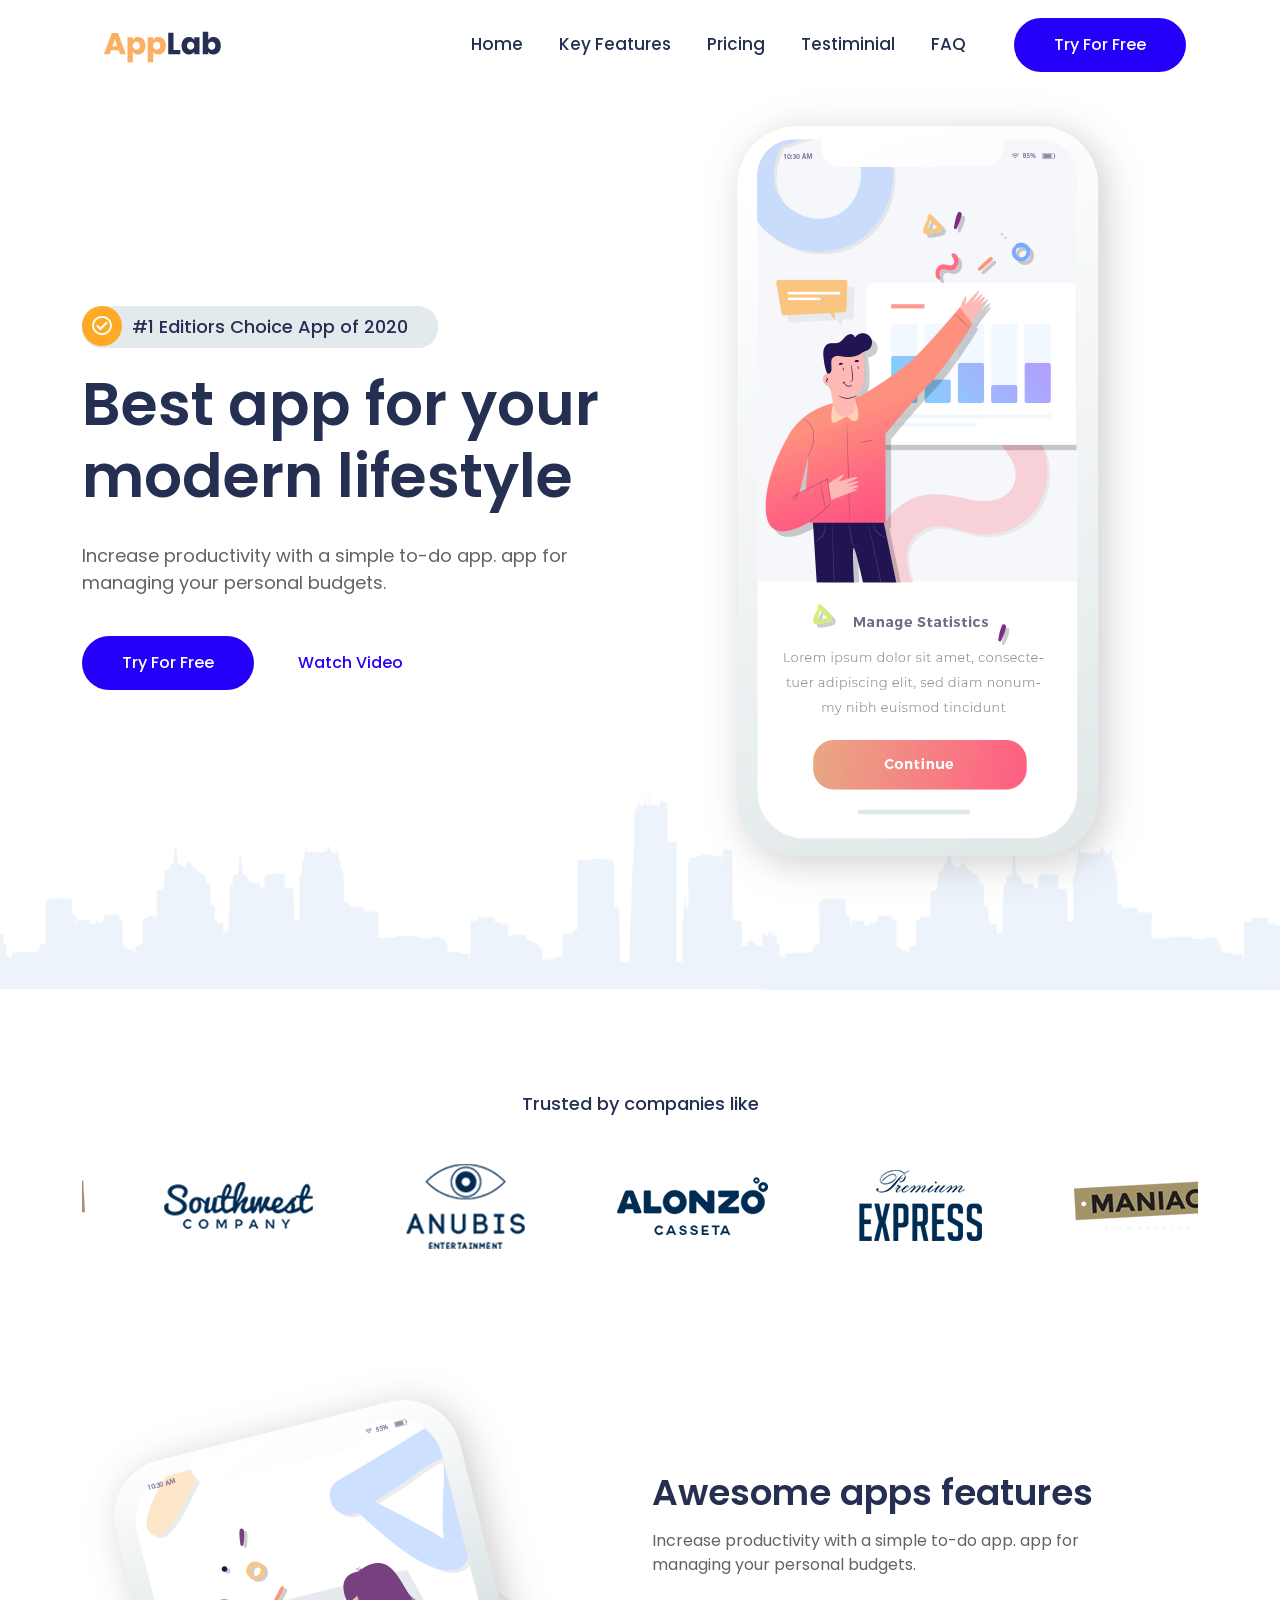
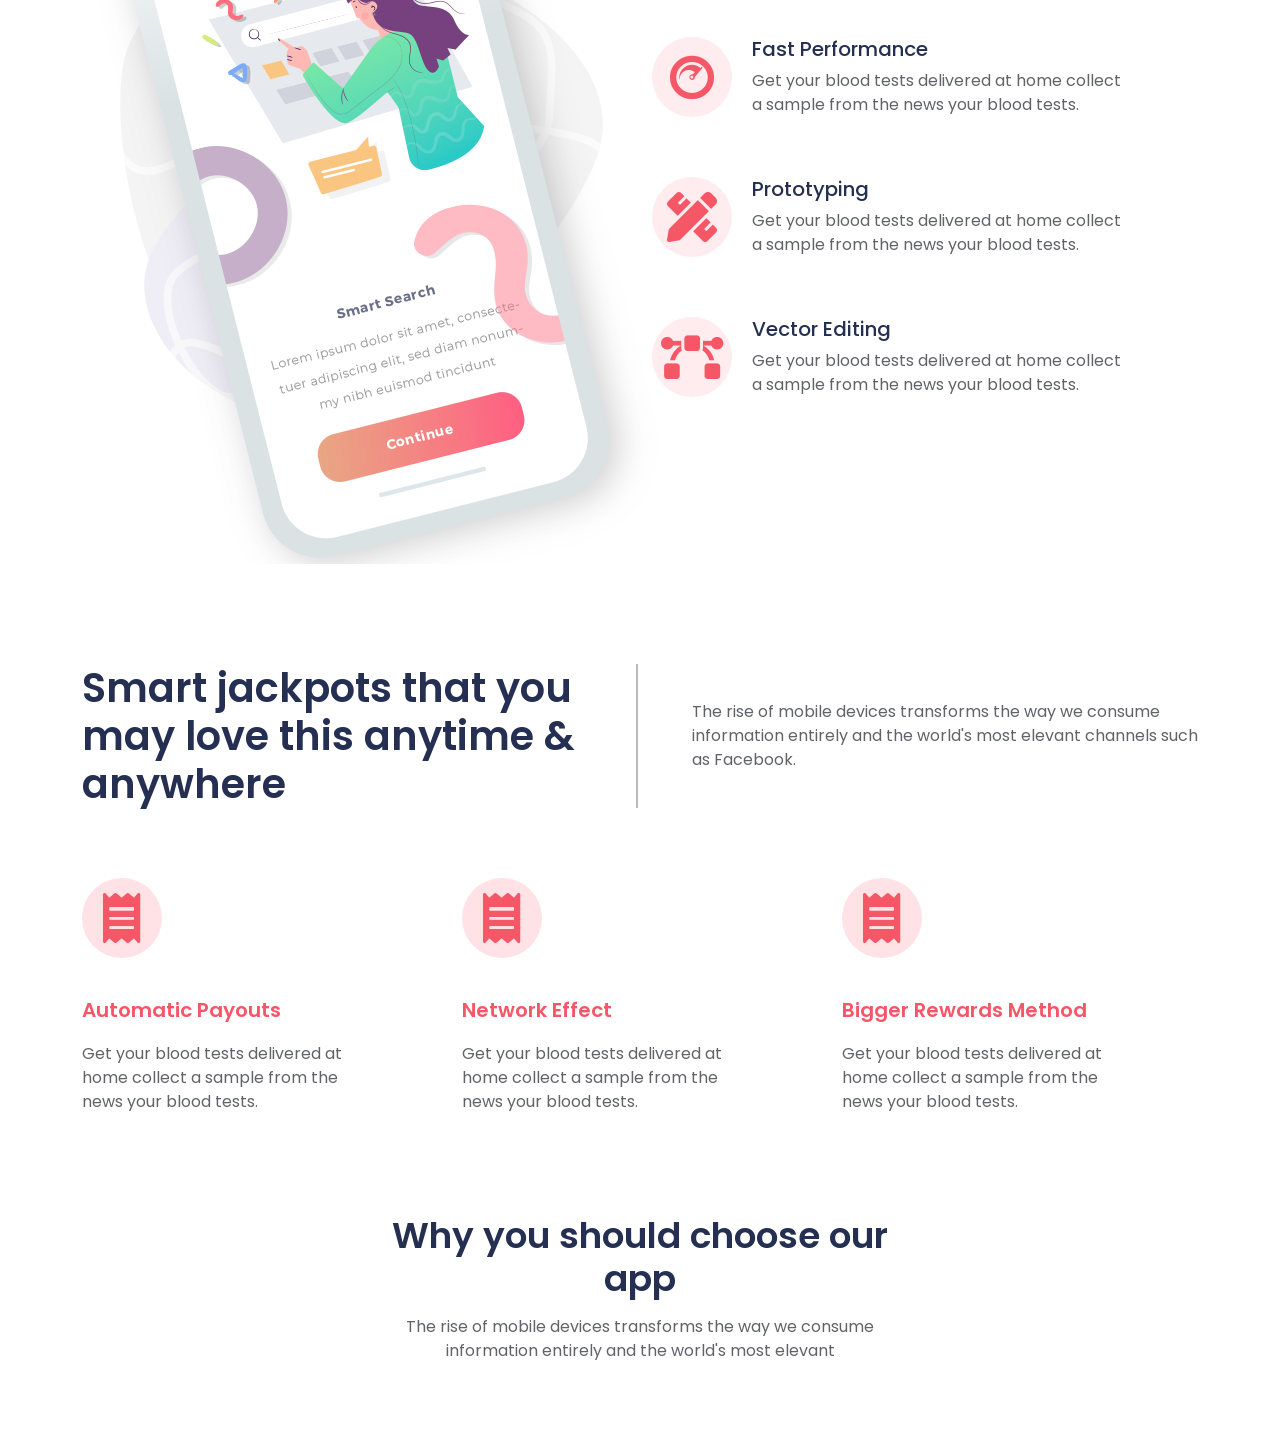
==== index.html @ 8baebdf9 "add" ====
<!DOCTYPE html>
<html lang="zxx">
    <head>
        <meta charset="UTF-8">
        <meta name="viewport" content="width=device-width, initial-scale=1.0">
        <!-- Bootstrap CSS -->
        <link rel="stylesheet" href="assets/css/bootstrap.min.css">
        <!-- Style CSS -->
        <link rel="stylesheet" href="assets/css/style.css">
        <!-- Font-awesome CSS -->
        <link rel="stylesheet" href="assets/css/all.min.css">
        <!-- Owl Carousel CSS -->
        <link rel="stylesheet" href="assets/css/owl.carousel.min.css">
        <link rel="stylesheet" href="assets/css/owl.theme.default.min.css">

        <!-- Title -->
        <title>Applab - App landing html Template</title>
        <link rel="icon" href="assets/img/favicon.png">
    </head>
    <body>
        <!-- Navbar CSS Start -->
        <div class="main-menu">
            <div class="container">
                <nav class="navbar navbar-expand-lg navbar-light">
                    <div class="container-fluid">
                        <a class="navbar-brand" href="#">
                            <img src="assets/img/logo.png" alt="logo">
                        </a>
                        <button class="navbar-toggler" type="button" data-bs-toggle="collapse" data-bs-target="#navbarSupportedContent" aria-controls="navbarSupportedContent" aria-expanded="false" aria-label="Toggle navigation">
                            <span class="navbar-toggler-icon"></span>
                        </button>

                        <div class="collapse navbar-collapse" id="navbarSupportedContent">
                            <ul class="navbar-nav ms-auto mb-2 mb-lg-0">
                                <li class="nav-item">
                                    <a class="nav-link" href="#">Home</a>
                                </li>
                                <li class="nav-item">
                                    <a class="nav-link" href="#">Key Features</a>
                                </li>
                                <li class="nav-item">
                                    <a class="nav-link" href="#">Pricing</a>
                                </li>
                                <li class="nav-item">
                                    <a class="nav-link" href="#">Testiminial</a>
                                </li>
                                <li class="nav-item">
                                    <a class="nav-link" href="#">FAQ</a>
                                </li>                                       
                            </ul>
                            <div class="main-btn">
                                <a href="#">Try For Free</a>
                            </div>
                        </div>
                    </div>
                </nav>
            </div>
        </div>
        <!-- Navbar CSS End -->

        <!-- Banner CSS Start -->
        <section class="banner-section">
            <div class="container">
                <div class="row align-items-center">
                    <div class="col-lg-6">
                        <div class="banner-text">
                            <h6>
                                <i class="far fa-check-circle"></i>
                                #1 Editiors Choice App of 2020
                            </h6>
                            <h1>Best app for your modern lifestyle</h1>
                            <p>Increase productivity with a simple to-do app. app for
                                managing your personal budgets.</p>
                            <div class="main-btn">
                                <a href="#">Try For Free</a>
                                <a href="#">Watch Video</a>
                            </div>
                        </div>
                    </div>
                    <div class="col-lg-6">
                        <div class="banner-img text-center">
                            <img src="assets/img/banner.png" alt="app image">
                        </div>
                    </div>
                </div>
            </div>
            <div class="banner-btm">
                <img src="assets/img/banner-bottom.png" alt="banner bottom">
            </div>
        </section>
        <!-- Banner CSS End -->

        <!-- Company CSS Start -->
        <section class="company-section pt-100 pb-100">
            <div class="container">
                <p>Trusted by companies like</p>
                <div class="company-slider owl-carousel owl-theme">
                    <div class="company-img">
                        <img src="assets/img/company/1.png" alt="company">
                    </div>
                    <div class="company-img">
                        <img src="assets/img/company/2.png" alt="company">
                    </div>
                    <div class="company-img">
                        <img src="assets/img/company/3.png" alt="company">
                    </div>
                    <div class="company-img">
                        <img src="assets/img/company/4.png" alt="company">
                    </div>
                    <div class="company-img">
                        <img src="assets/img/company/5.png" alt="company">
                    </div>
                </div>
            </div>
        </section>
        <!-- Company CSS End -->

        <!-- Feature CSS Start -->
        <section class="feature-section">
            <div class="container">
                <div class="row align-items-center">
                    <div class="col-lg-6">
                        <div class="feature-img">
                            <img src="assets/img/feature.png" alt="feature">
                        </div>
                    </div>

                    <div class="col-lg-6">
                        <div class="section-title">
                            <h2>Awesome apps features</h2>
                            <p>Increase productivity with a simple to-do app. app for managing your personal budgets.</p>
                        </div>

                        <div class="feature-text">
                            
                            <div class="media">
                                <i class="mr-3 fab fa-cloudscale"></i>
                                <div class="media-body">
                                    <h5 class="mt-0">Fast Performance</h5>
                                    Get your blood tests delivered at home collect a sample from the  news your blood tests.
                                </div>
                            </div>

                            <div class="media">
                                <i class="mr-3 fas fa-pencil-ruler"></i>
                                <div class="media-body">
                                    <h5 class="mt-0">Prototyping</h5>
                                    Get your blood tests delivered at home collect a sample from the news your blood tests.
                                </div>
                            </div>

                            <div class="media">
                                <i class="mr-3 fas fa-bezier-curve"></i>
                                <div class="media-body">
                                    <h5 class="mt-0">Vector Editing</h5>
                                    Get your blood tests delivered at home collect a sample from the news your blood tests.
                                </div>
                            </div>
                        </div>
                    </div>
                </div>
            </div>
        </section>
        <!-- Feature CSS End -->

        <!-- Smart Jackpot CSS Start -->
        <section class="smart-section pt-100 pb-70">
            <div class="container">
                <div class="row mb-70 align-items-center">
                    <div class="col-lg-6">
                        <h2>Smart jackpots that you may love this anytime & anywhere</h2>
                    </div>
                    <div class="col-lg-6">
                        <p class="top-text">The rise of mobile devices transforms the way we consume information entirely and the world's most elevant channels such as Facebook.</p>
                    </div>
                </div>

                <div class="row">
                    <div class="col-lg-4">
                        <div class="smart-card">
                            <i class="fas fa-receipt"></i>
                            <h4>Automatic Payouts</h4>
                            <p>Get your blood tests delivered at home collect a sample from the news your blood tests.</p>
                        </div>
                    </div>

                    <div class="col-lg-4">
                        <div class="smart-card">
                            <i class="fas fa-receipt"></i>
                            <h4>Network Effect</h4>
                            <p>Get your blood tests delivered at home collect a sample from the news your blood tests.</p>
                        </div>
                    </div>

                    <div class="col-lg-4">
                        <div class="smart-card">
                            <i class="fas fa-receipt"></i>
                            <h4>Bigger Rewards Method</h4>
                            <p>Get your blood tests delivered at home collect a sample from the news your blood tests.</p>
                        </div>
                    </div>
                </div>
            </div>
        </section>
        <!-- Smart Jackpot CSS End -->

        <!-- Why Choose  CSS Start -->
        <section class="why-choose">
            <div class="container">
                <div class="section-title text-center">
                    <h2>Why you should choose our app</h2>
                    <p>The rise of mobile devices transforms the way we consume information entirely and the world's most elevant<p>
                </div>

                <div class="row">
                    <div class="col-lg-4">
                        <div class="choose-box text-center">
                            <i></i>
                            <h3></h3>
                            <p></p>
                        </div>
                    </div>
                </div>
            </div>
        </section>
        <!-- Why Choose CSS End -->
        
        <!-- JS links -->
        <script src="assets/js/jqery.min.js"></script>
        <script src="assets/js/popper.min.js"></script>
        <script src="assets/js/bootstrap.min.js"></script>
        <script src="assets/js/owl.carousel.min.js"></script>
        <script src="assets/js/main.js"></script>

    </body>
</html>
---- assets/css/style.css ----
/*=========================
- Project: Applab
- Authore: Rafi kadir
- Date: 08/01/2021
- PSD to HTML convertion
==========================*/
@import url("https://fonts.googleapis.com/css2?family=Poppins:wght@400;500;600;700&display=swap");
/* Font CSS */
/* Color CSS */
/* Common CSS */
body {
  padding: 0;
  margin: 0;
  font-family: "Poppins", sans-serif;
  color: #616368;
}

p {
  color: #616368;
  font-size: 16px;
}

.main-btn a {
  background: #2500f9;
  color: #ffffff;
  background: #2500f9;
  color: #ffffff;
  padding: 15px 40px;
  border-radius: 30px;
  text-decoration: none;
  font-weight: 500;
  -webkit-transition: .5s;
  transition: .5s;
  display: inline-block;
}

.main-btn a:hover {
  background: #f55767;
}

h1, h2, h3, h4, h5, h6 {
  color: #242f51;
}

.pt-100 {
  padding-top: 100px;
}

.pb-100 {
  padding-bottom: 100px;
}

.pb-70 {
  padding-bottom: 70px;
}

.section-title {
  margin-bottom: 60px;
  max-width: 500px;
}

.section-title h2 {
  font-size: 36px;
  font-weight: 600;
  margin-bottom: 15px;
}

/* Navbar CSS */
.main-menu {
  padding: 15px 0;
  background: #ffffff;
}

.main-menu .navbar {
  padding: 0;
}

.main-menu .navbar .navbar-nav .nav-item .nav-link {
  color: #242f51;
  font-size: 17px;
  font-weight: 500;
  margin: 0 10px;
}

.main-menu .main-btn a {
  margin-left: 30px;
}

.is-sticky {
  position: fixed !important;
  top: 0;
  left: 0;
  width: 100%;
  padding: 15px 0;
  z-index: 999;
  -webkit-animation: 0.5s ease-in-out fadeInDown;
          animation: 0.5s ease-in-out fadeInDown;
  -webkit-box-shadow: 0 11px 61.1px 3.9px rgba(34, 34, 34, 0.09);
          box-shadow: 0 11px 61.1px 3.9px rgba(34, 34, 34, 0.09);
}

/* Banner CSS */
.banner-section {
  position: relative;
  height: 100vh;
  z-index: 1;
}

.banner-section .banner-text h6 {
  background: #e2eaed;
  color: #242f51;
  font-size: 18px;
  display: inline-block;
  padding: 10px 30px 10px 50px;
  border-radius: 20px;
  position: relative;
  margin-bottom: 20px;
}

.banner-section .banner-text h6 i {
  color: #ffffff;
  font-size: 20px;
  position: absolute;
  left: 0px;
  background: #feaa25;
  border-radius: 30px;
  padding: 10px;
  top: 0;
}

.banner-section .banner-text h1 {
  font-size: 60px;
  font-weight: 600;
  color: #242f51;
  margin-bottom: 30px;
}

.banner-section .banner-text p {
  font-size: 18px;
  margin-bottom: 40px;
  max-width: 500px;
}

.banner-section .banner-text .main-btn :nth-child(2) {
  background: transparent;
  color: #2500f9;
}

.banner-section .banner-btm img {
  width: 100%;
  background-repeat: no-repeat;
  position: absolute;
  bottom: 0;
  z-index: -1;
}

/* Company CSS */
.company-section p {
  text-align: center;
  color: #242f51;
  font-weight: 500;
  margin-bottom: 30px;
  font-size: 18px;
}

.company-section .owl-carousel .owl-item img {
  width: inherit;
}

/* Feature CSS */
.feature-text .media {
  max-width: 480px;
  position: relative;
}

.feature-text .media i {
  background: #ffecef;
  color: #f55767;
  width: 80px;
  height: 80px;
  font-size: 50px;
  border-radius: 50px;
  text-align: center;
  line-height: 80px;
  position: absolute;
}

.feature-text .media .media-body {
  padding-left: 100px;
  margin-bottom: 60px;
}

.feature-img {
  position: relative;
  max-width: 450px;
  text-align: center;
}

.feature-img::before {
  position: absolute;
  content: url(../img/feature-pattern.png);
  width: 525px;
  top: 20%;
  left: 0;
  z-index: -1;
  right: 0;
  margin: auto;
}

/* Smart Jackpot CSS */
.smart-section h2 {
  font-size: 40px;
  font-weight: 600;
  margin-bottom: 0;
  margin-right: 30px;
  position: relative;
}

.smart-section h2::before {
  position: absolute;
  content: '';
  width: 2px;
  height: 100%;
  right: -40px;
  top: 0;
  background: #b9b9b8;
}

.smart-section .top-text {
  margin-bottom: 0;
  margin-left: 40px;
}

.smart-section .mb-70 {
  margin-bottom: 70px;
}

.smart-card {
  margin-bottom: 30px;
}

.smart-card i {
  font-size: 50px;
  color: #f55767;
  background: #f557672b;
  margin-bottom: 40px;
  width: 80px;
  height: 80px;
  line-height: 80px;
  border-radius: 80px;
  text-align: center;
  -webkit-transition: .5s;
  transition: .5s;
}

.smart-card h4 {
  color: #f55767;
  margin-bottom: 20px;
  font-size: 20px;
  font-weight: 600;
  -webkit-transition: .5s;
  transition: .5s;
}

.smart-card p {
  margin-bottom: 0;
  max-width: 300px;
}

.smart-card:hover h4, .smart-card:hover i {
  color: #2563ff;
}

.smart-card:hover i {
  background: #2563ff2b;
}

/* Why Choose CSS */
.why-choose .section-title {
  margin: 0 auto 50px;
}

.why-choose .section-title p {
  margin: auto;
}
/*# sourceMappingURL=style.css.map */
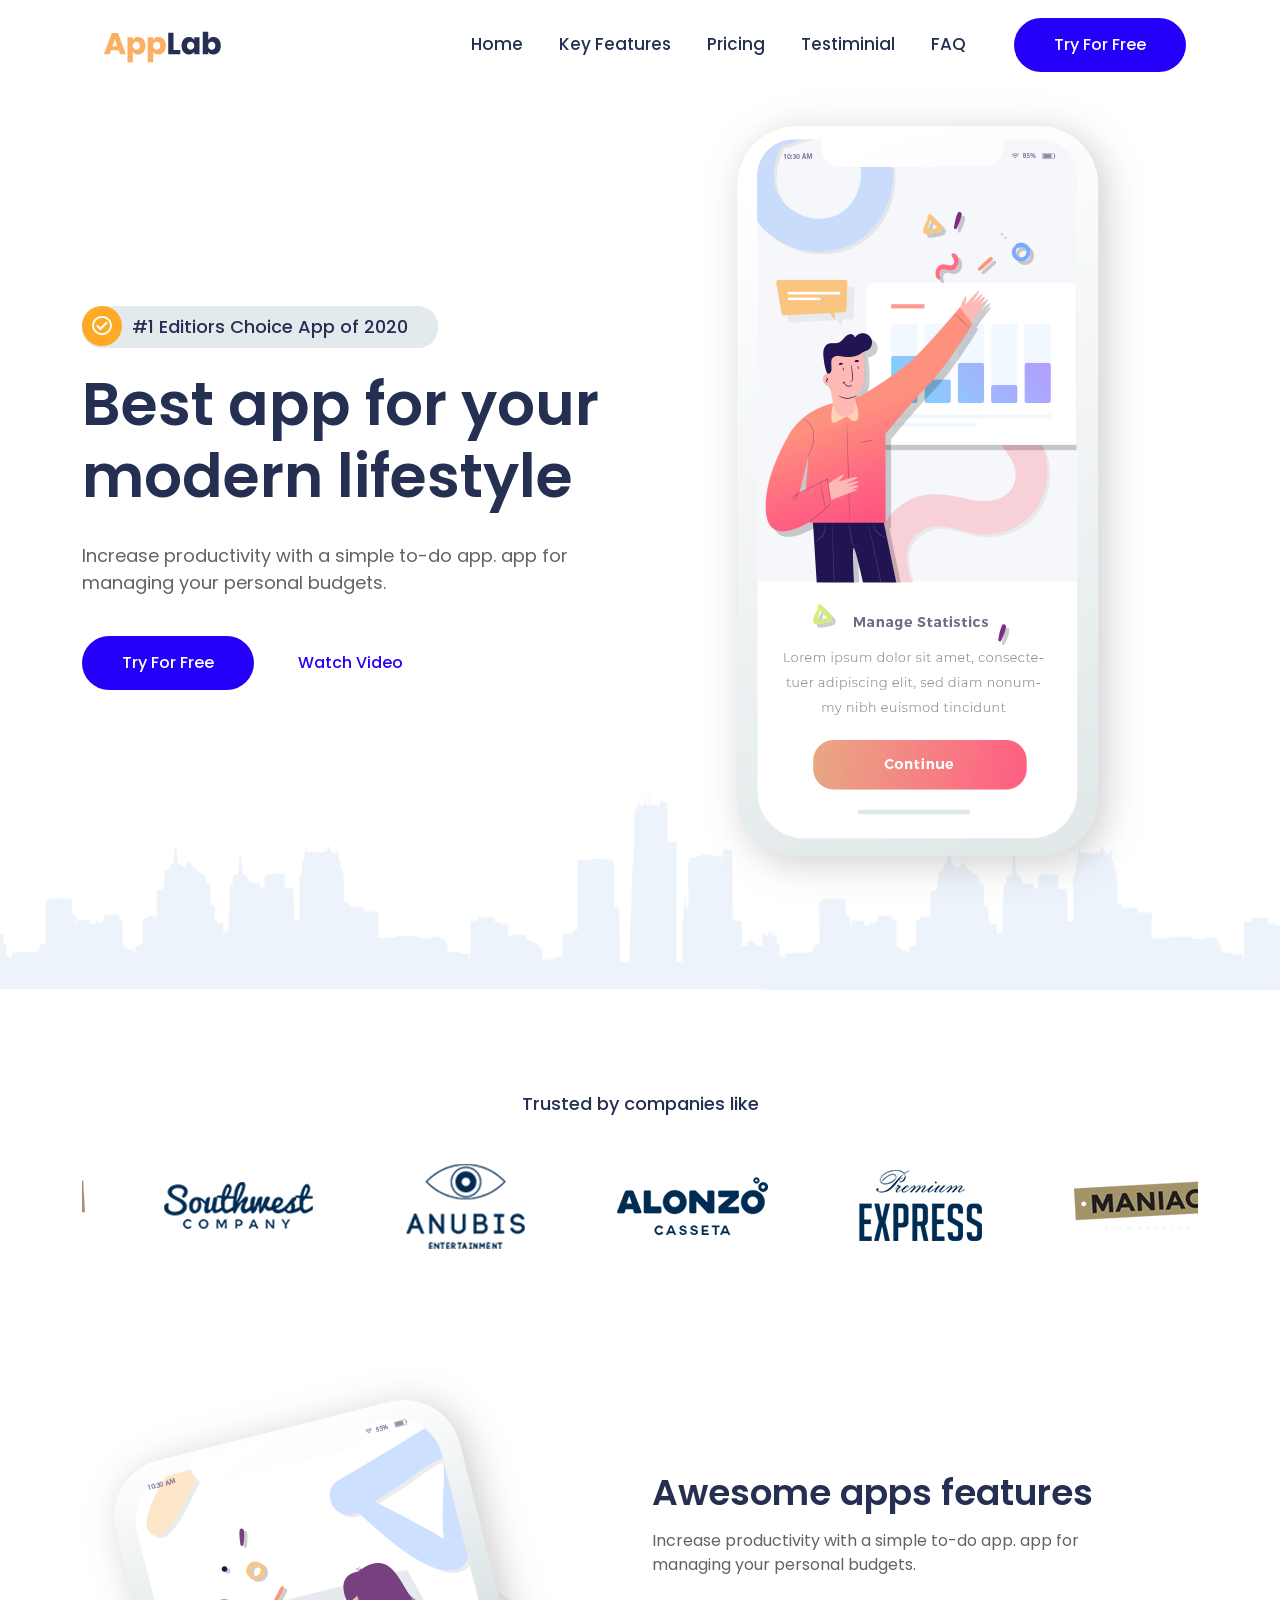
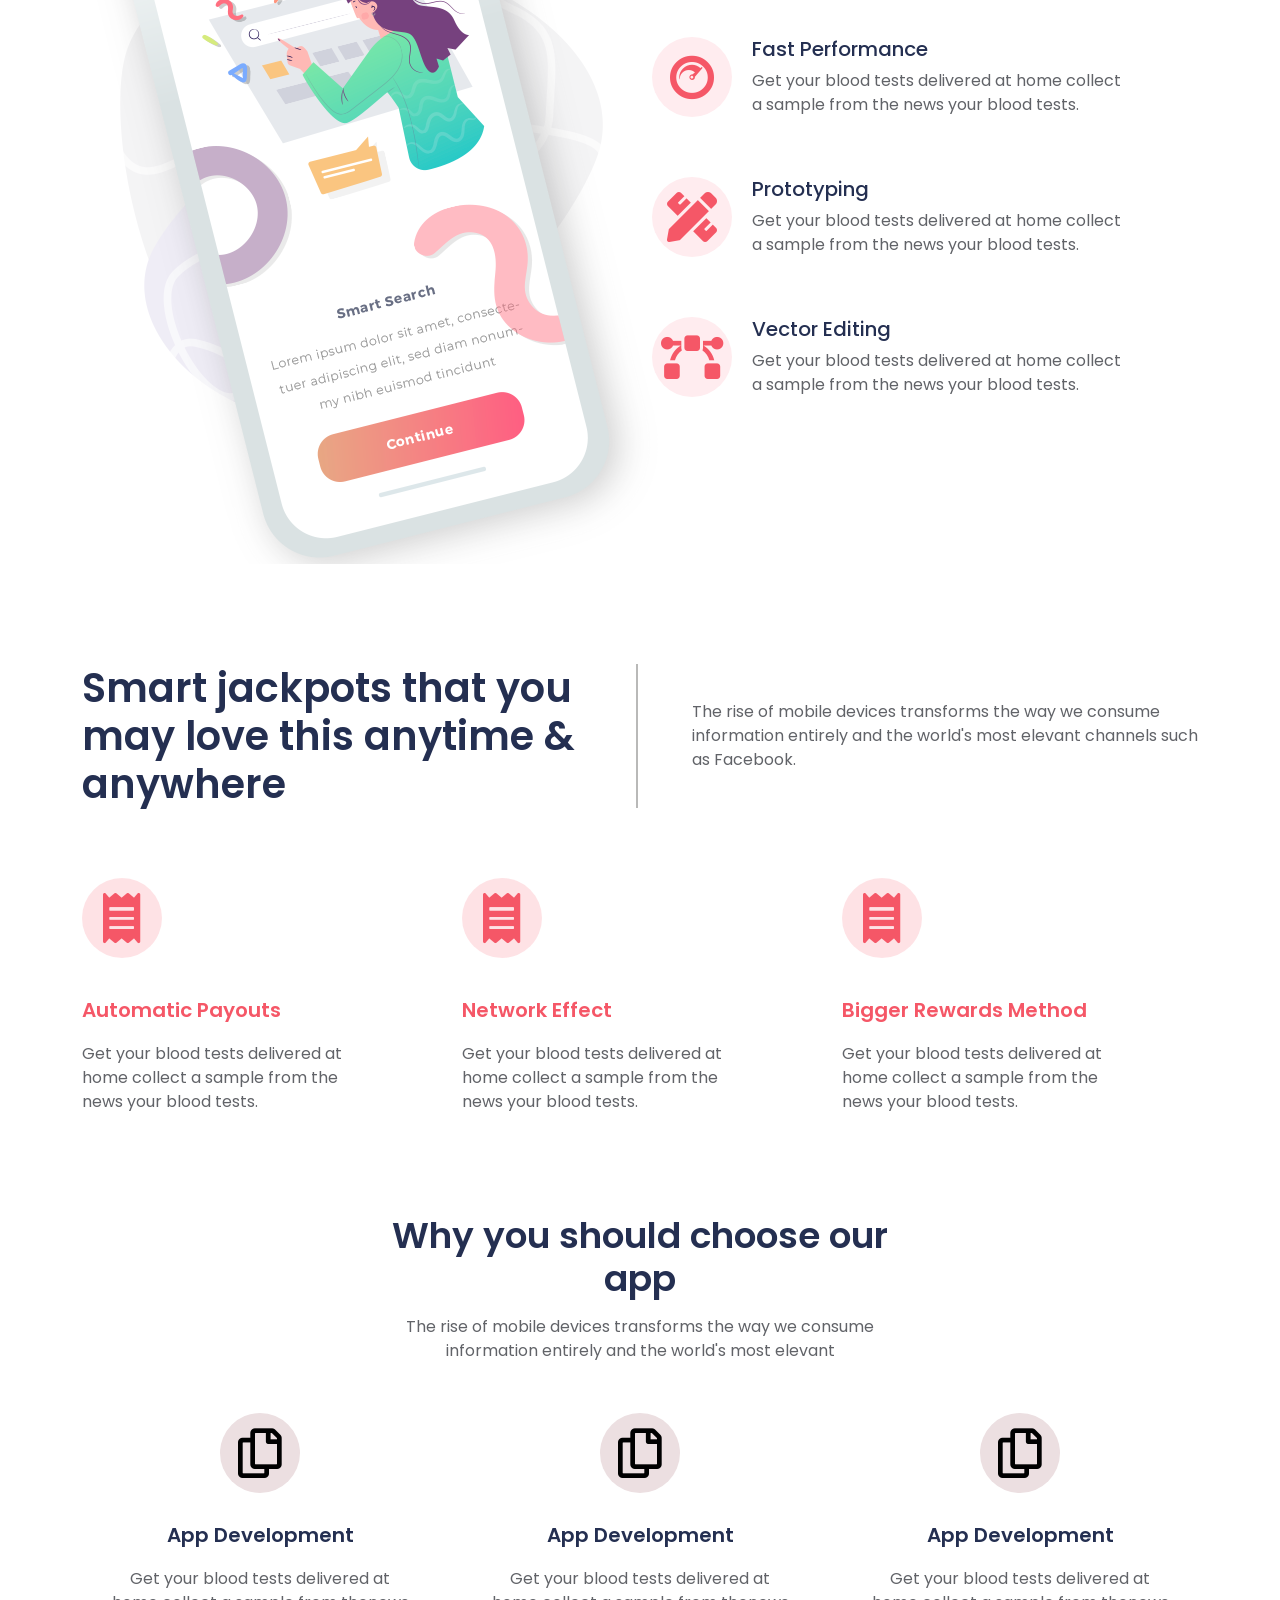
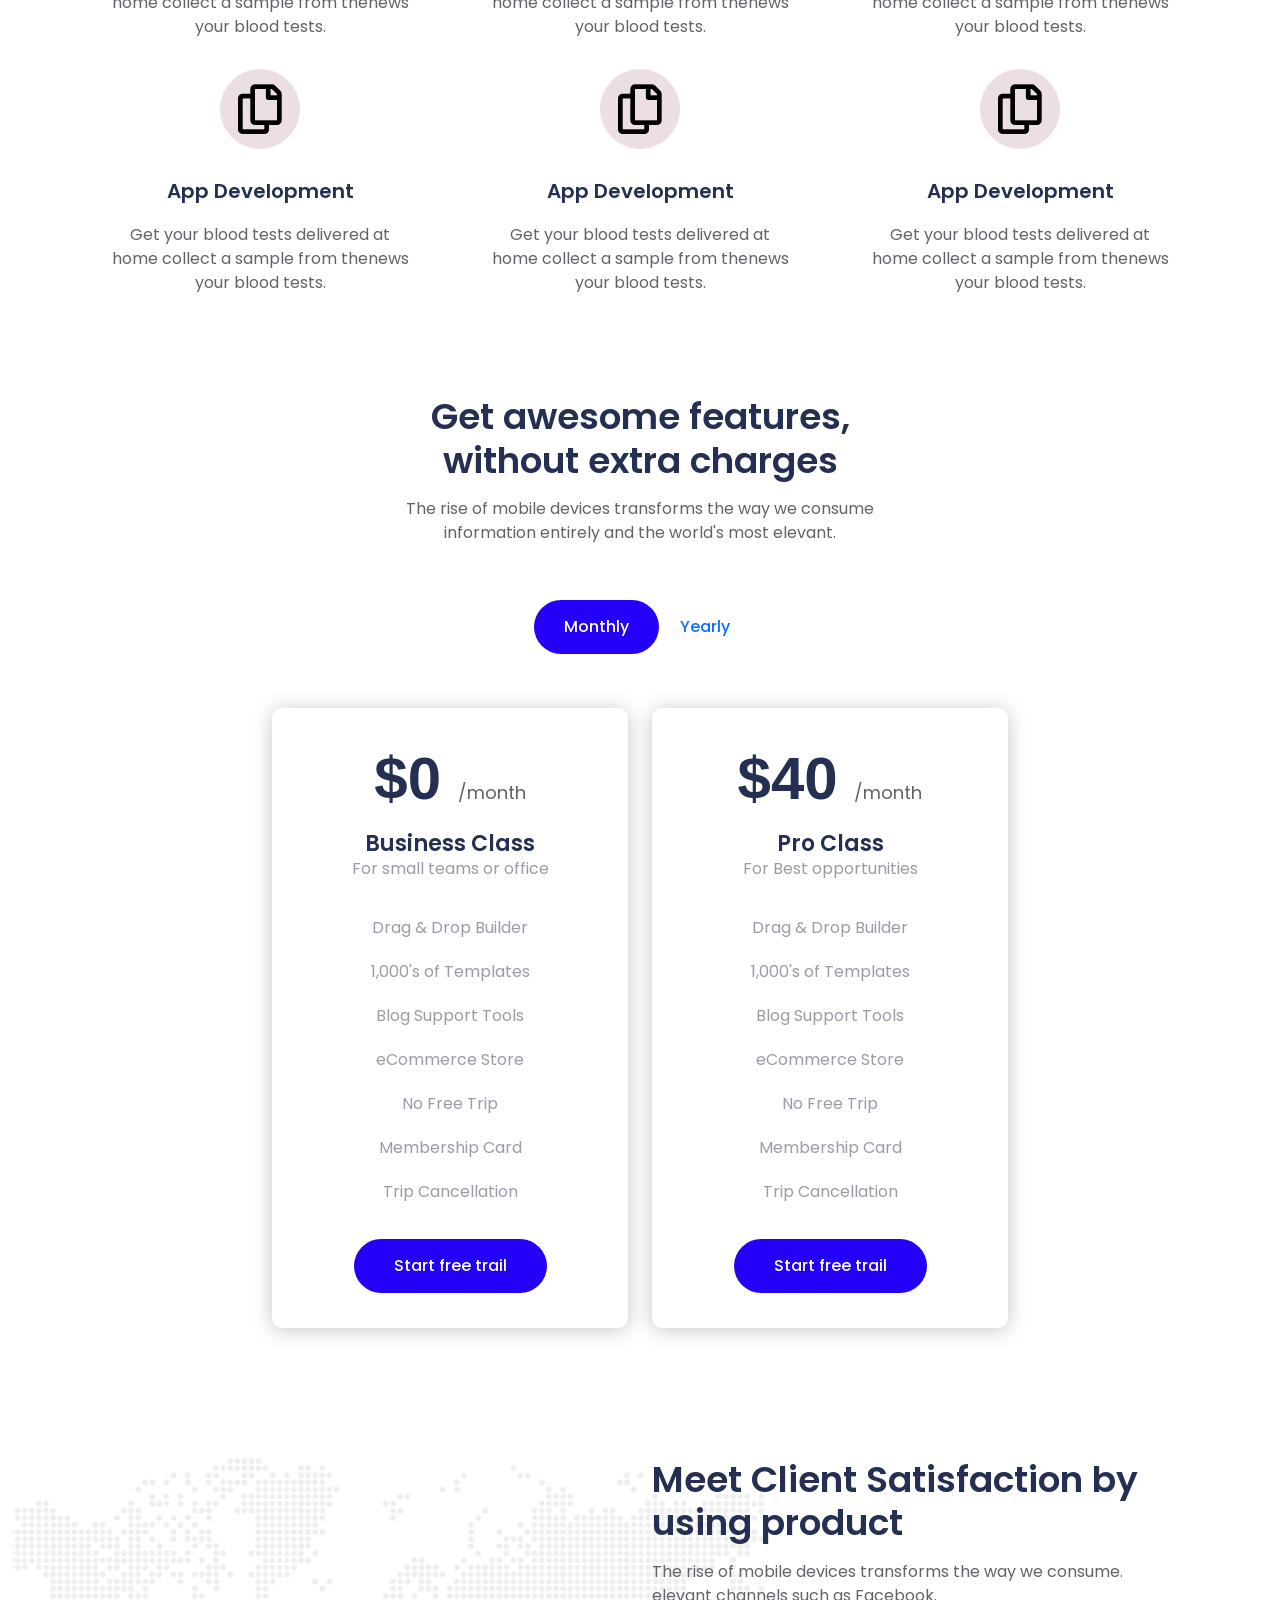
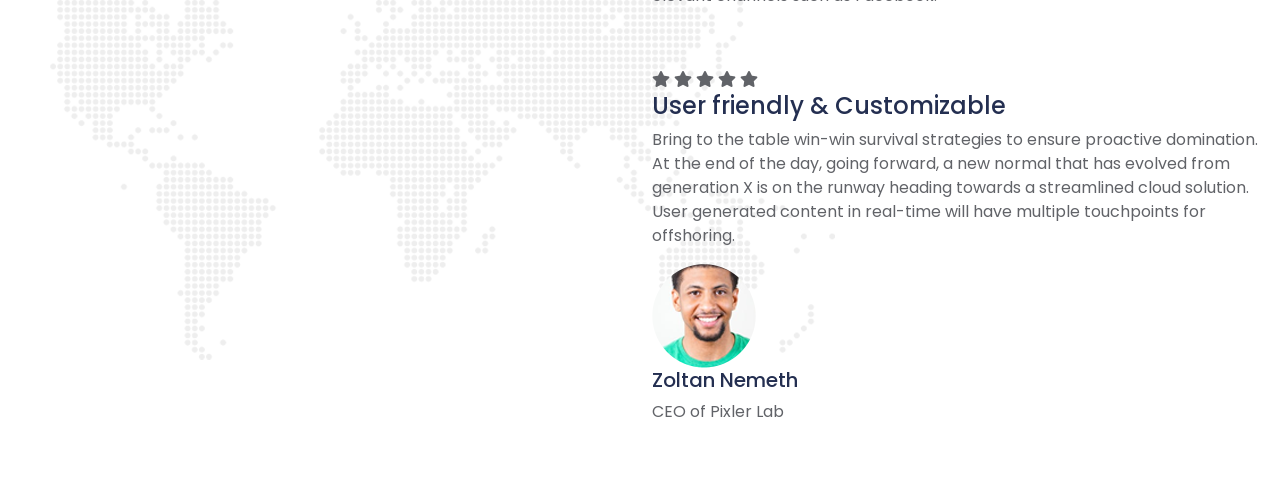
==== commit 51eab0d0: "ad" ====
--- a/index.html
+++ b/index.html
@@ -205,7 +205,7 @@
         <!-- Smart Jackpot CSS End -->
 
         <!-- Why Choose  CSS Start -->
-        <section class="why-choose">
+        <section class="why-choose pb-70">
             <div class="container">
                 <div class="section-title text-center">
                     <h2>Why you should choose our app</h2>
@@ -215,15 +215,224 @@
                 <div class="row">
                     <div class="col-lg-4">
                         <div class="choose-box text-center">
-                            <i></i>
-                            <h3></h3>
-                            <p></p>
+                            <i class="far fa-copy"></i>
+                            <h4>App Development</h4>
+                            <p>Get your blood tests delivered at home collect a sample from thenews your blood tests.</p>
+                        </div>
+                    </div>
+
+                    <div class="col-lg-4">
+                        <div class="choose-box text-center">
+                            <i class="far fa-copy"></i>
+                            <h4>App Development</h4>
+                            <p>Get your blood tests delivered at home collect a sample from thenews your blood tests.</p>
+                        </div>
+                    </div>
+
+                    <div class="col-lg-4">
+                        <div class="choose-box text-center">
+                            <i class="far fa-copy"></i>
+                            <h4>App Development</h4>
+                            <p>Get your blood tests delivered at home collect a sample from thenews your blood tests.</p>
+                        </div>
+                    </div>
+
+                    <div class="col-lg-4">
+                        <div class="choose-box text-center">
+                            <i class="far fa-copy"></i>
+                            <h4>App Development</h4>
+                            <p>Get your blood tests delivered at home collect a sample from thenews your blood tests.</p>
+                        </div>
+                    </div>
+
+                    <div class="col-lg-4">
+                        <div class="choose-box text-center">
+                            <i class="far fa-copy"></i>
+                            <h4>App Development</h4>
+                            <p>Get your blood tests delivered at home collect a sample from thenews your blood tests.</p>
+                        </div>
+                    </div>
+
+                    <div class="col-lg-4">
+                        <div class="choose-box text-center">
+                            <i class="far fa-copy"></i>
+                            <h4>App Development</h4>
+                            <p>Get your blood tests delivered at home collect a sample from thenews your blood tests.</p>
                         </div>
                     </div>
                 </div>
             </div>
         </section>
         <!-- Why Choose CSS End -->
+
+        <!-- Pricing CSS Start -->
+        <section class="pricing-section pb-100">
+            <div class="container">
+                <div class="section-title">
+                    <h2>Get awesome features, without extra charges</h2>
+                    <p>The rise of mobile devices transforms the way we consume information entirely and the world's most elevant.</p>
+                </div>
+
+                <div class="pricing-area">
+                    <ul class="nav nav-tabs" id="myTab" role="tablist">
+                        <li class="nav-item" role="presentation">
+                          <a class="nav-link active" id="home-tab" data-bs-toggle="tab" href="#home" role="tab" aria-controls="home" aria-selected="true">Monthly</a>
+                        </li>
+                        <li class="nav-item" role="presentation">
+                          <a class="nav-link" id="profile-tab" data-bs-toggle="tab" href="#profile" role="tab" aria-controls="profile" aria-selected="false">Yearly</a>
+                        </li>
+                    </ul>
+
+                    <div class="tab-content" id="myTabContent">
+                        <div class="tab-pane fade show active" id="home" role="tabpanel" aria-labelledby="home-tab">
+                            <div class="row">
+                                <div class="col-lg-4 offset-lg-2">
+                                    <div class="price-card">
+                                        <div class="price">
+                                            <h1>$0 <span>/month</span></h1>
+                                            <h4>Business Class</h4>
+                                            <p>For small teams or office</p>
+                                        </div>
+                                        <div class="price-fetaure">
+                                            <ul>
+                                                <li>Drag & Drop Builder</li>
+                                                <li>1,000's of Templates</li>
+                                                <li>Blog Support Tools</li>
+                                                <li>eCommerce Store</li>
+                                                <li>No Free Trip</li>
+                                                <li>Membership Card</li>  
+                                                <li>Trip Cancellation</li> 
+                                            </ul>
+                                            <div class="main-btn">
+                                                <a href="#">Start free trail</a>
+                                            </div>
+                                        </div>
+                                    </div>
+                                </div>
+
+                                <div class="col-lg-4">
+                                    <div class="price-card">
+                                        <div class="price">
+                                            <h1>$40 <span>/month</span></h1>
+                                            <h4>Pro Class</h4>
+                                            <p>For Best opportunities</p>
+                                        </div>
+                                        <div class="price-fetaure">
+                                            <ul>
+                                                <li>Drag & Drop Builder</li>
+                                                <li>1,000's of Templates</li>
+                                                <li>Blog Support Tools</li>
+                                                <li>eCommerce Store </li>
+                                                <li>No Free Trip</li>
+                                                <li>Membership Card</li>  
+                                                <li>Trip Cancellation</li> 
+                                            </ul>
+                                            <div class="main-btn">
+                                                <a href="#">Start free trail</a>
+                                            </div>
+                                        </div>
+                                    </div>
+                                </div>
+                            </div>
+                        </div>
+                      
+                        <div class="tab-pane fade" id="profile" role="tabpanel" aria-labelledby="profile-tab">
+                            <div class="row">
+                                <div class="col-lg-4 offset-lg-2">
+                                    <div class="price-card">
+                                        <div class="price">
+                                            <h1>$50 <span>/month</span></h1>
+                                            <h4>Business Class</h4>
+                                            <p>For small teams or office</p>
+                                        </div>
+                                        <div class="price-fetaure">
+                                            <ul>
+                                                <li>Drag & Drop Builder</li>
+                                                <li>1,000's of Templates</li>
+                                                <li>Blog Support Tools</li>
+                                                <li>eCommerce Store</li>
+                                                <li>No Free Trip</li>
+                                                <li>Membership Card</li>  
+                                                <li>Trip Cancellation</li> 
+                                            </ul>
+                                            <div class="main-btn">
+                                                <a href="#">Start free trail</a>
+                                            </div>
+                                        </div>
+                                    </div>
+                                </div>
+
+                                <div class="col-lg-4">
+                                    <div class="price-card">
+                                        <div class="price">
+                                            <h1>$60 <span>/month</span></h1>
+                                            <h4>Pro Class</h4>
+                                            <p>For Best opportunities</p>
+                                        </div>
+                                        <div class="price-fetaure">
+                                            <ul>
+                                                <li>Drag & Drop Builder</li>
+                                                <li>1,000's of Templates</li>
+                                                <li>Blog Support Tools</li>
+                                                <li>eCommerce Store </li>
+                                                <li>No Free Trip</li>
+                                                <li>Membership Card</li>  
+                                                <li>Trip Cancellation</li> 
+                                            </ul>
+                                            <div class="main-btn">
+                                                <a href="#">Start free trail</a>
+                                            </div>
+                                        </div>
+                                    </div>
+                                </div>
+                            </div>
+                        </div>
+                    </div>
+                </div>
+            </div>
+        </section>
+        <!-- Pricing CSS End -->
+
+        <!-- Feedback CSS Start -->
+        <section class="feedback-section pb-70">
+            <div class="container-fluid">
+                <div class="row">
+                    <div class="col-lg-6">
+                        <div class="feedback-img">
+                            <img src="assets/img/map.png" alt="map">
+                        </div>
+                    </div>
+
+                    <div class="col-lg-6">
+                        <div class="section-title">
+                            <h2>Meet Client Satisfaction by using product</h2>
+                            <p>The rise of mobile devices transforms the way we consume. elevant channels such as Facebook.</p>
+                        </div>
+
+                        <div class="feedback-text">
+                            <div class="rating">
+                                <i class="fas fa-star"></i>
+                                <i class="fas fa-star"></i>
+                                <i class="fas fa-star"></i>
+                                <i class="fas fa-star"></i>
+                                <i class="fas fa-star"></i>
+                            </div>
+                            <h4>User friendly & Customizable</h4>
+                            <p>Bring to the table win-win survival strategies to ensure proactive domination. At the end of the day, going forward, a new normal that has evolved from generation X is on the runway heading towards a streamlined cloud solution. User generated content in real-time will have multiple touchpoints for offshoring.</p>
+
+                            <div class="media">
+                                <img class="mr-3" src="assets/img/feedback/1.png" alt="Generic placeholder image">
+                                <div class="media-body">
+                                  <h5 class="mt-0">Zoltan Nemeth</h5>
+                                  CEO of Pixler Lab
+                                </div>
+                              </div>
+                        </div>
+                    </div>
+                </div>
+            </div>
+        </section>
+        <!-- Feedback CSS End -->
         
         <!-- JS links -->
         <script src="assets/js/jqery.min.js"></script>
--- a/assets/css/style.css
+++ b/assets/css/style.css
@@ -283,4 +283,112 @@
 .why-choose .section-title p {
   margin: auto;
 }
+
+.choose-box {
+  margin-bottom: 30px;
+}
+
+.choose-box i {
+  color: #000000;
+  background: #ecdfe1;
+  width: 80px;
+  height: 80px;
+  line-height: 80px;
+  border-radius: 50px;
+  font-size: 50px;
+  margin-bottom: 30px;
+}
+
+.choose-box h4 {
+  font-size: 20px;
+  font-weight: 600;
+  margin-bottom: 20px;
+}
+
+.choose-box p {
+  margin-bottom: 0;
+  max-width: 300px;
+  margin: 0 auto;
+}
+
+/* Pricing CSS */
+.pricing-section .section-title {
+  margin: 0 auto 50px;
+  text-align: center;
+}
+
+.pricing-area {
+  text-align: center;
+}
+
+.pricing-area .nav-tabs {
+  border: 0px solid #bec0c5;
+  padding: 5px;
+  border-radius: 30px;
+  display: inline-block;
+  text-align: center;
+  margin-bottom: 50px;
+  display: inherit;
+}
+
+.pricing-area .nav-tabs .nav-item {
+  display: inline-block;
+}
+
+.pricing-area .nav-tabs .nav-item .nav-link {
+  font-weight: 500;
+}
+
+.pricing-area .nav-tabs .nav-item .nav-link.active {
+  border-radius: 30px;
+  padding: 15px 30px;
+  background: #2500f9;
+  color: #ffffff;
+  border: 0;
+}
+
+.pricing-area .nav-tabs .nav-item .nav-link:hover {
+  border: 0;
+}
+
+.pricing-area .price-card {
+  -webkit-box-shadow: 0 2px 20px #0000003b;
+          box-shadow: 0 2px 20px #0000003b;
+  margin-bottom: 30px;
+  padding: 35px;
+  border-radius: 10px;
+}
+
+.pricing-area .price-card .price h1 {
+  font-size: 60px;
+  font-weight: 700;
+  margin-bottom: 16px;
+}
+
+.pricing-area .price-card .price h1 span {
+  font-size: 18px;
+  color: #616368;
+  font-weight: 400;
+}
+
+.pricing-area .price-card .price h4 {
+  font-size: 22px;
+  font-weight: 600;
+  margin-bottom: 0;
+}
+
+.pricing-area .price-card .price p {
+  color: #999ca5;
+}
+
+.pricing-area .price-card .price-fetaure ul {
+  padding: 0;
+  margin: 35px 0;
+}
+
+.pricing-area .price-card .price-fetaure ul li {
+  list-style: none;
+  color: #999ca5;
+  margin-bottom: 20px;
+}
 /*# sourceMappingURL=style.css.map */
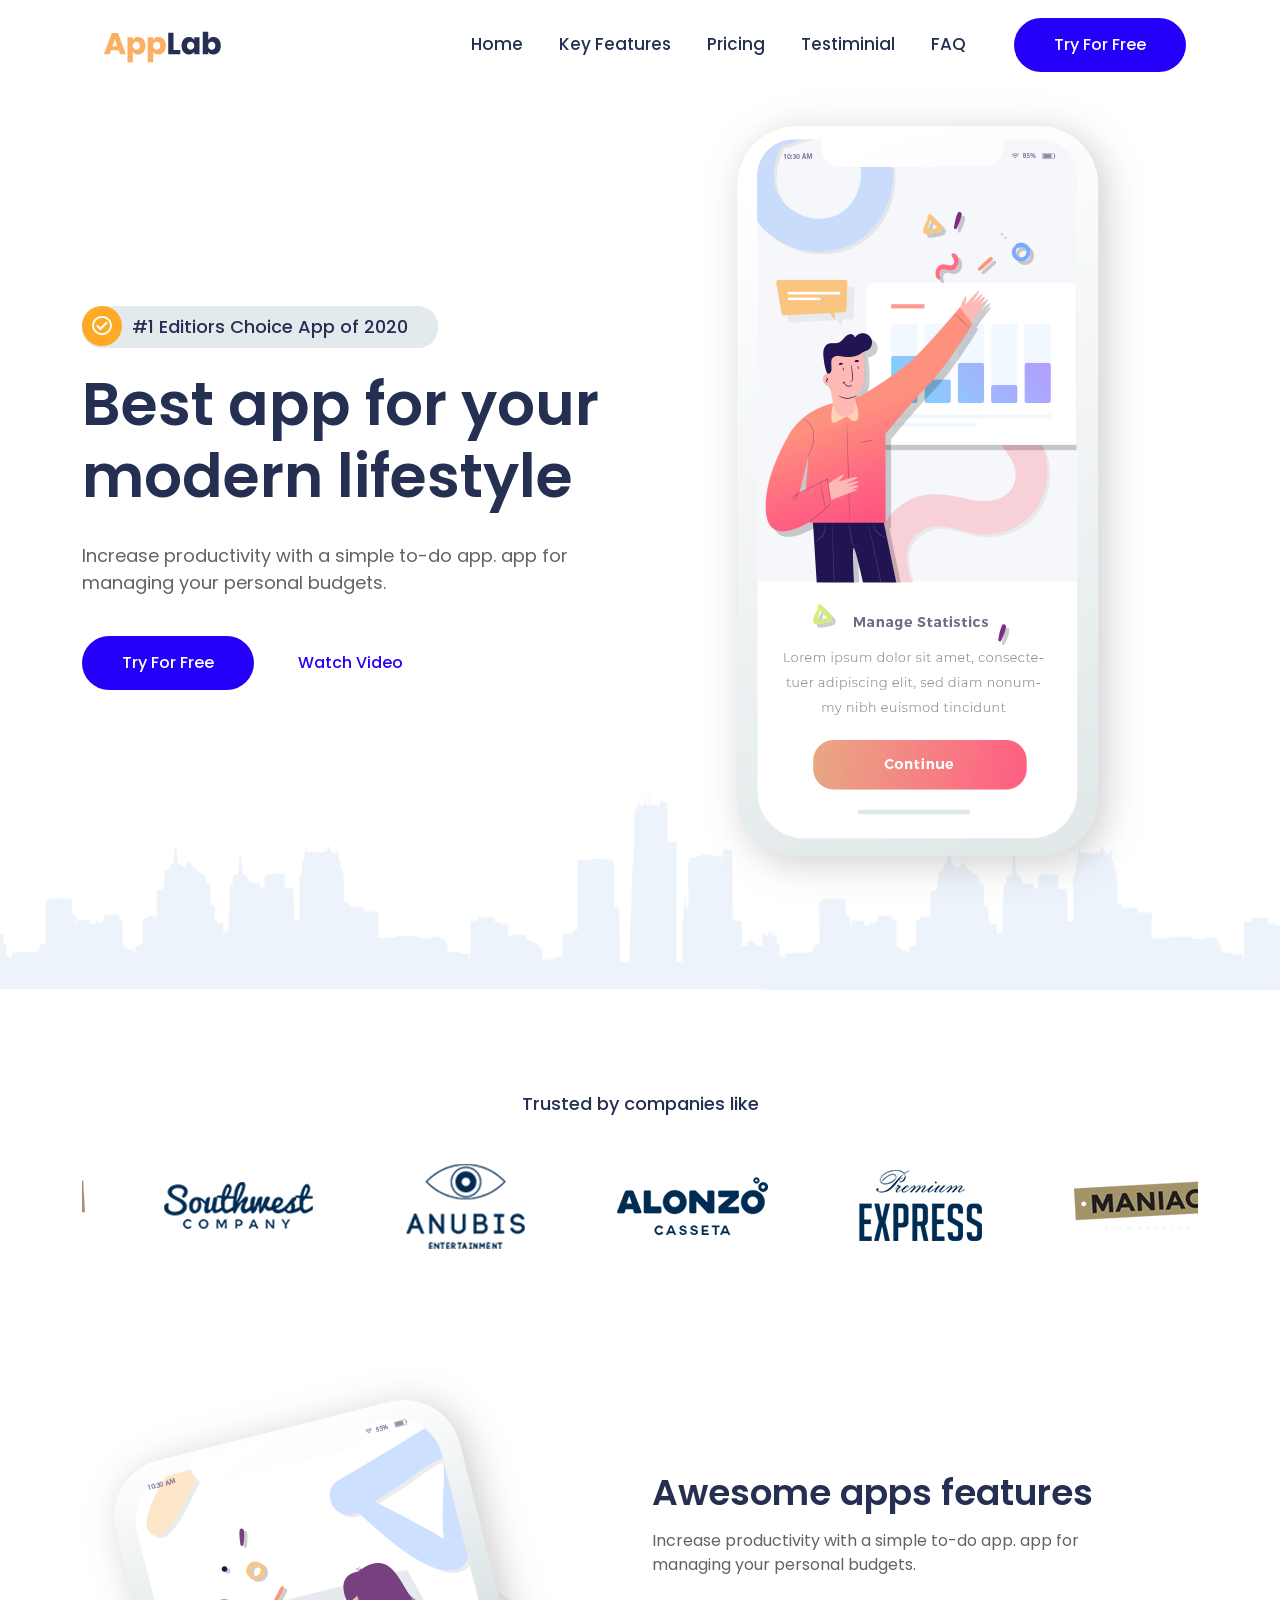
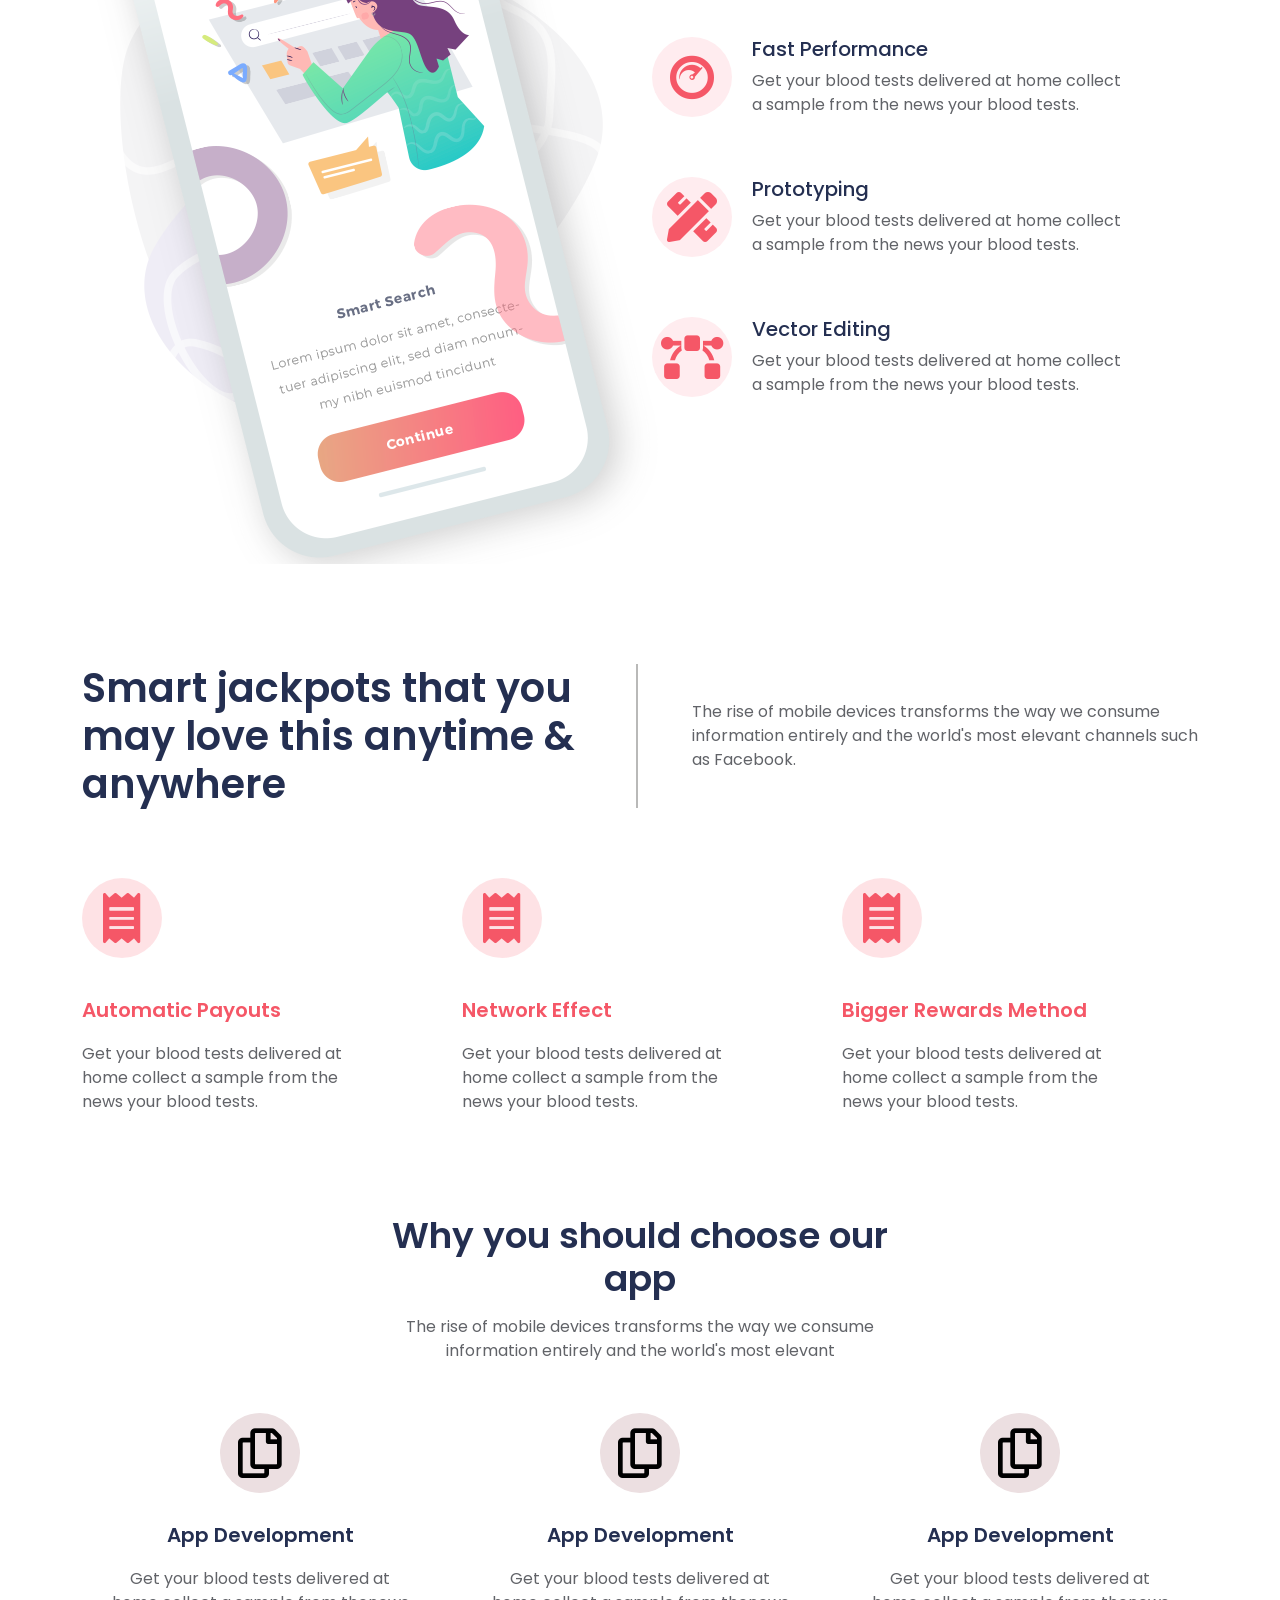
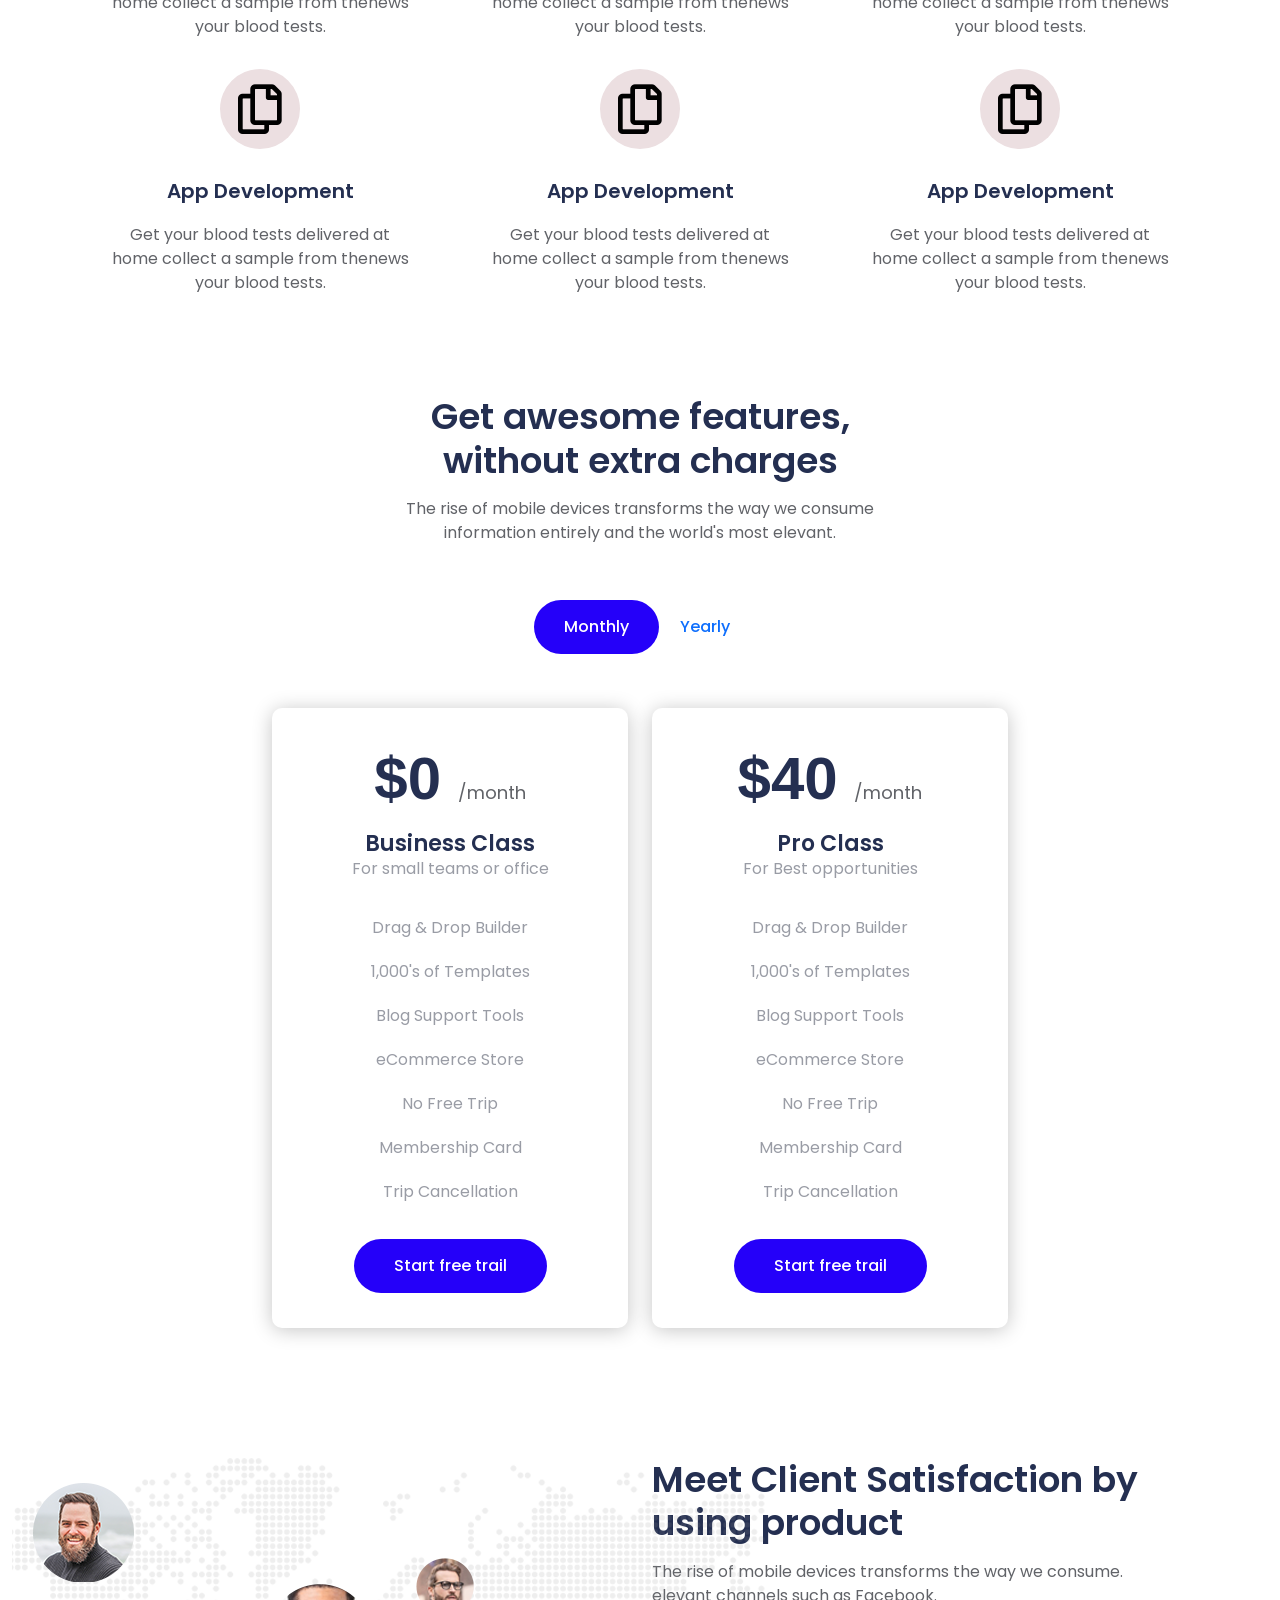
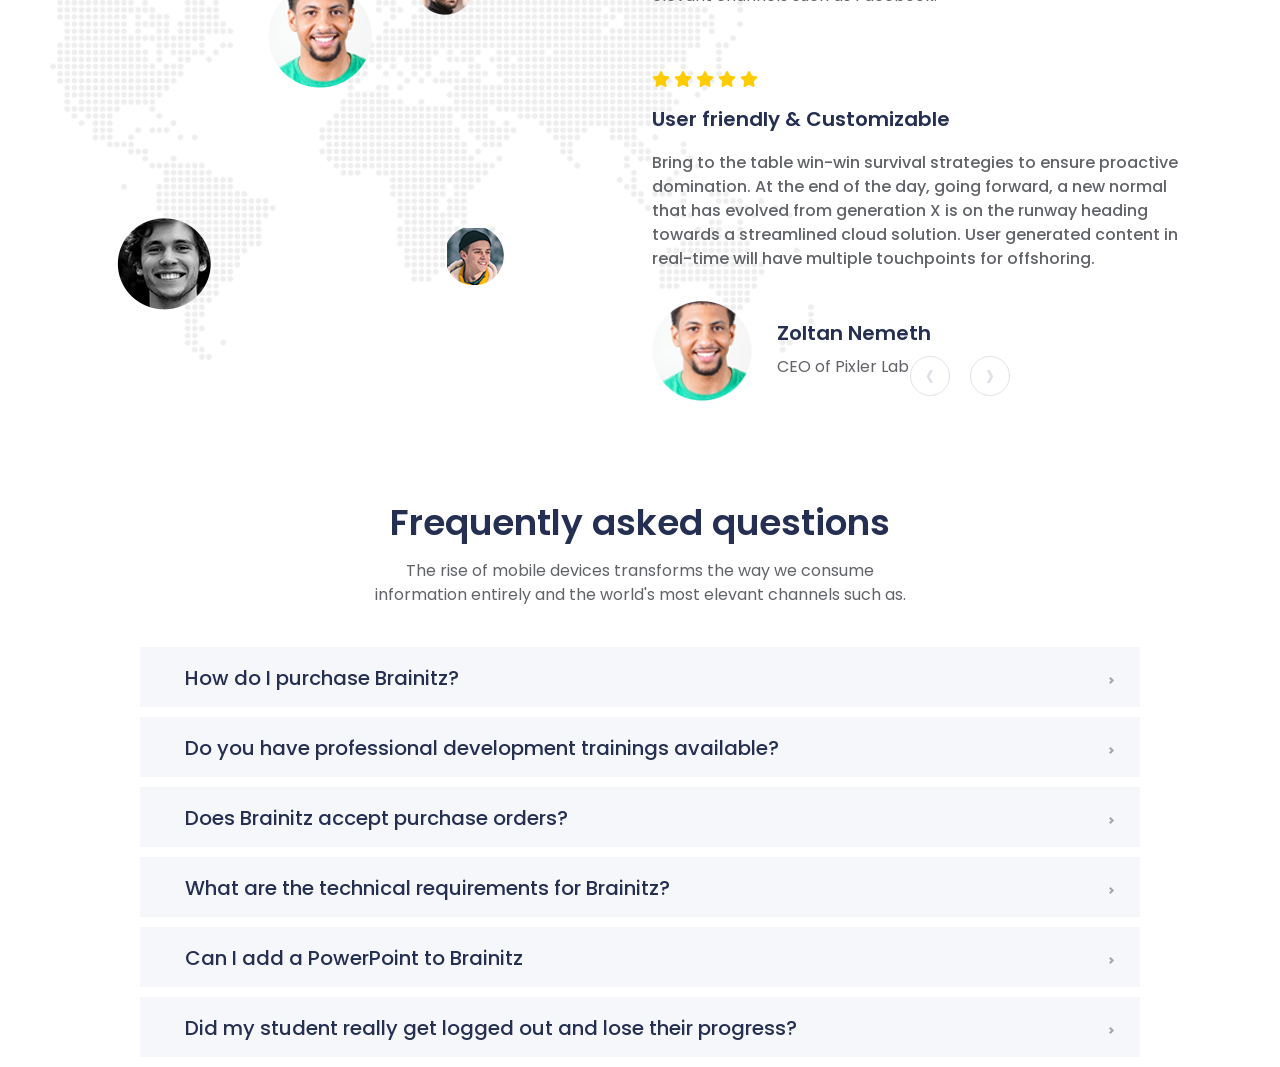
==== commit a8dee0e8: "add" ====
--- a/index.html
+++ b/index.html
@@ -394,12 +394,20 @@
         <!-- Pricing CSS End -->
 
         <!-- Feedback CSS Start -->
-        <section class="feedback-section pb-70">
+        <section class="feedback-section">
             <div class="container-fluid">
                 <div class="row">
                     <div class="col-lg-6">
                         <div class="feedback-img">
                             <img src="assets/img/map.png" alt="map">
+
+                            <div class="inner-img">
+                                <img src="assets/img/feedback/1.png">
+                                <img src="assets/img/feedback/2.png">
+                                <img src="assets/img/feedback/3.png">
+                                <img src="assets/img/feedback/4.png">
+                                <img src="assets/img/feedback/5.png">
+                            </div>
                         </div>
                     </div>
 
@@ -409,30 +417,108 @@
                             <p>The rise of mobile devices transforms the way we consume. elevant channels such as Facebook.</p>
                         </div>
 
-                        <div class="feedback-text">
-                            <div class="rating">
-                                <i class="fas fa-star"></i>
-                                <i class="fas fa-star"></i>
-                                <i class="fas fa-star"></i>
-                                <i class="fas fa-star"></i>
-                                <i class="fas fa-star"></i>
-                            </div>
-                            <h4>User friendly & Customizable</h4>
-                            <p>Bring to the table win-win survival strategies to ensure proactive domination. At the end of the day, going forward, a new normal that has evolved from generation X is on the runway heading towards a streamlined cloud solution. User generated content in real-time will have multiple touchpoints for offshoring.</p>
-
-                            <div class="media">
-                                <img class="mr-3" src="assets/img/feedback/1.png" alt="Generic placeholder image">
-                                <div class="media-body">
-                                  <h5 class="mt-0">Zoltan Nemeth</h5>
-                                  CEO of Pixler Lab
-                                </div>
-                              </div>
+                        <div class="feedback-slider owl-carousel owl-theme">
+                            <div class="feedback-text">
+                                <div class="rating">
+                                    <i class="fas fa-star"></i>
+                                    <i class="fas fa-star"></i>
+                                    <i class="fas fa-star"></i>
+                                    <i class="fas fa-star"></i>
+                                    <i class="fas fa-star"></i>
+                                </div>
+                                <h4>User friendly & Customizable</h4>
+                                <p>Bring to the table win-win survival strategies to ensure proactive domination. At the end of the day, going forward, a new normal that has evolved from generation X is on the runway heading towards a streamlined cloud solution. User generated content in real-time will have multiple touchpoints for offshoring.</p>
+    
+                                <div class="media">
+                                    <img class="mr-3" src="assets/img/feedback/1.png" alt="Generic placeholder image">
+                                    <div class="media-body">
+                                      <h5 class="mt-0">Zoltan Nemeth</h5>
+                                      CEO of Pixler Lab
+                                    </div>
+                                </div>
+                            </div>
+
+                            <div class="feedback-text">
+                                <div class="rating">
+                                    <i class="fas fa-star"></i>
+                                    <i class="fas fa-star"></i>
+                                    <i class="fas fa-star"></i>
+                                    <i class="fas fa-star"></i>
+                                    <i class="fas fa-star"></i>
+                                </div>
+                                <h4>User friendly & Customizable</h4>
+                                <p>Bring to the table win-win survival strategies to ensure proactive domination. At the end of the day, going forward, a new normal that has evolved from generation X is on the runway heading towards a streamlined cloud solution. User generated content in real-time will have multiple touchpoints for offshoring.</p>
+    
+                                <div class="media">
+                                    <img class="mr-3" src="assets/img/feedback/1.png" alt="Generic placeholder image">
+                                    <div class="media-body">
+                                      <h5 class="mt-0">Zoltan Nemeth</h5>
+                                      CEO of Pixler Lab
+                                    </div>
+                                </div>
+                            </div>
                         </div>
                     </div>
                 </div>
             </div>
         </section>
         <!-- Feedback CSS End -->
+
+        <!-- FAQ CSS Start -->
+        <section class="faq-section pt-100">
+            <div class="container">
+                <div class="section-title text-center">
+                    <h2>Frequently asked questions</h2>
+                    <p>The rise of mobile devices transforms the way we consume information entirely and the world's most elevant channels such as.</p>
+                </div>
+
+                <div class='faq'>
+                    <input id='faq-a' type='checkbox'>
+                    <label for='faq-a'>
+                        <p class="faq-heading">How do I purchase Brainitz?</p>
+                        <div class='faq-arrow'></div>
+                        <p class="faq-text">You can purchase an individual account or a site license by emailing us at welcome@brainitz.com One of our staff will be in touch shortly to set-up your account. We accept credit card, purchase order, or check. Learn more on our pricing page.<br><br>We also offer professional development trainings that include the opportunity to pursue credit while also receiving a discounted license. If you have more questions, please feel free to submit a request!</p>
+                    </label>
+
+                    <input id='faq-b' type='checkbox'>
+                    <label for='faq-b'>
+                      <p class="faq-heading">Do you have professional development trainings available?</p>
+                      <div class='faq-arrow'></div>
+                        <p class="faq-text">Yes, we have professional development trainings available almost every month. Teachers can take our online course that will train you on the theory and practice of putting lessons online, often called flipped or blended learning. These trainings also include in depth instruction on how to use Brainitz.<br><br>Online training start at $45, include a 1 year subscription Brainitz, and come with 1 hour of advancement credit available through Adams State University or $55. For dates on upcoming trainings, email us at welcome@brainitz.com. If you have more questions, please feel free to submit a request!</p>
+                    </label>
+
+                    <input id='faq-c' type='checkbox'>
+                    <label for='faq-c'>
+                      <p class="faq-heading">Does Brainitz accept purchase orders?</p>
+                      <div class='faq-arrow'></div>
+                        <p class="faq-text">Yes, Brainitz accepts purchase order for site licenses. Please set the PO, including a description of the order to welcome@brainitz.com and we will invoice you for the amount. Once we send the invoice, someone will be in touch to set up your Brainitz account.<br><br>You can learn more about our licensing structure on our pricing page. If you have more questions, please feel free to submit a request!</p>
+                    </label>
+
+                    <input id='faq-d' type='checkbox'>
+                    <label for='faq-d'>
+                      <p class="faq-heading">What are the technical requirements for Brainitz?</p>
+                      <div class='faq-arrow'></div>
+                        <p class="faq-text">To get setup with Brainitz, instructors will need a computer with working Internet connection and a web browser. <br><br>Students will need any device with a web browser, ranging from smartphones to tablets and personal computer, as well as an Internet or cellular connection. <br><br>For the be st experience, we recommend using the latest version of Google Chrome, but it should work on a recent version of any major browser. If you have any more questions, please feel free to submit a request! </p>
+                    </label>
+
+                    <input id='faq-e' type='checkbox'>
+                    <label for='faq-e'>
+                      <p class="faq-heading">Can I add a PowerPoint to Brainitz</p>
+                      <div class='faq-arrow'></div>
+                        <p class="faq-text">Yes, you can add a PowerPoint to Brainitz. The easiest way is to record your PowerPoint presentation using a screen capture program like www.screencast-o-matic.com You can view our tutorial on how to do this here. <br><br>This will allow you to record your PowerPoint as a video with your voice describing the slides. You will then be able to upload the video on Brainitz and create an interactive video lesson. If you have any more questions, please feel free to submit a request!</p>
+                    </label>
+
+                    <input id='settings' type='checkbox'>
+                    <input id='faq-f' type='checkbox'>
+                    <label for='faq-f'>
+                      <p class="faq-heading">Did my student really get logged out and lose their progress?</p>
+                      <div class='faq-arrow'></div>
+                        <p class="faq-text">If a student does not answer a question in 5 minutes after it pops up the student will be ‘timed out’ and they will lose their progress from the last previously answered question <br><br>This feature is built in to discourage students from playing a video lesson and walking away. Students must stay engaged with the video lesson to avoid being timed out. If you have more questions, please feel free to submit a request!</p>
+                    </label>
+                </div>
+            </div>
+        </section>
+        <!-- FAQ CSS End -->
         
         <!-- JS links -->
         <script src="assets/js/jqery.min.js"></script>
--- a/assets/css/style.css
+++ b/assets/css/style.css
@@ -391,4 +391,209 @@
   color: #999ca5;
   margin-bottom: 20px;
 }
+
+/* Feedback CSS */
+.feedback-text .rating i {
+  color: #ffcc00;
+  margin-bottom: 20px;
+}
+
+.feedback-text h4 {
+  font-size: 20px;
+  font-weight: 600;
+  margin-bottom: 20px;
+}
+
+.feedback-text p {
+  font-weight: 500;
+  margin-bottom: 30px;
+  max-width: 550px;
+}
+
+.feedback-text .media {
+  display: -webkit-box;
+  display: -ms-flexbox;
+  display: flex;
+}
+
+.feedback-text .media img {
+  width: inherit;
+  max-width: 100px;
+}
+
+.feedback-text .media .media-body {
+  margin-left: 25px;
+  padding: 20px 0;
+}
+
+.feedback-text .media .media-body h5 {
+  margin-bottom: 10px;
+  font-weight: 600;
+}
+
+.feedback-text .media .media-body p {
+  font-weight: 500;
+}
+
+.feedback-img {
+  position: relative;
+}
+
+.feedback-img .inner-img img {
+  position: absolute;
+}
+
+.feedback-img .inner-img img:nth-child(1) {
+  top: 25%;
+  left: 0;
+  right: 0;
+  margin: auto;
+}
+
+.feedback-img .inner-img img:nth-child(2) {
+  top: 20px;
+  left: 20px;
+}
+
+.feedback-img .inner-img img:nth-child(3) {
+  right: 25%;
+  top: 100px;
+}
+
+.feedback-img .inner-img img:nth-child(4) {
+  bottom: 15%;
+  right: 20%;
+}
+
+.feedback-img .inner-img img:nth-child(5) {
+  bottom: 10%;
+  left: 17%;
+}
+
+.feedback-slider {
+  position: relative;
+}
+
+.feedback-slider .owl-nav {
+  margin-top: 0 !important;
+  position: absolute;
+  right: 0;
+  left: 0;
+  margin: auto;
+  bottom: 0;
+}
+
+.feedback-slider .owl-nav .owl-prev:hover, .feedback-slider .owl-nav .owl-next:hover {
+  background: transparent !important;
+}
+
+.feedback-slider .owl-nav .owl-prev:focus, .feedback-slider .owl-nav .owl-next:focus {
+  outline: none;
+}
+
+.feedback-slider .owl-nav .owl-prev span, .feedback-slider .owl-nav .owl-next span {
+  color: #dee1e6;
+  font-size: 35px;
+  width: 40px;
+  height: 40px;
+  border: 1px solid;
+  line-height: 35px;
+  margin: 0 5px;
+  border-radius: 25px;
+  display: inline-block;
+  -webkit-transition: .5s;
+  transition: .5s;
+}
+
+.feedback-slider .owl-nav .owl-prev span:hover, .feedback-slider .owl-nav .owl-next span:hover {
+  color: #2500f9;
+  background: #dee1e6;
+  border: 1px solid transparent;
+}
+
+/* Faq CSS */
+.faq-section .section-title {
+  margin: 0 auto 40px;
+  max-width: 550px;
+}
+
+.faq-heading {
+  font-weight: 500;
+  font-size: 20px;
+  color: #242f51;
+  margin-bottom: 0;
+  margin-bottom: 0px;
+  padding: 15px 45px;
+}
+
+.faq-text {
+  font-size: 16px;
+  color: #616368;
+  padding: 15px 45px;
+}
+
+.faq {
+  width: 1000px;
+  margin: 0 auto;
+  border-radius: 4px;
+  position: relative;
+}
+
+.faq label {
+  display: block;
+  position: relative;
+  overflow: hidden;
+  cursor: pointer;
+  height: 56px;
+  padding-top: 1px;
+}
+
+.faq input[type="checkbox"] {
+  display: none;
+}
+
+.faq .faq-arrow {
+  width: 5px;
+  height: 5px;
+  transition: -webkit-transform 0.8s;
+  -webkit-transition: -webkit-transform 0.8s;
+  transition: transform 0.8s;
+  transition: transform 0.8s, -webkit-transform 0.8s;
+  border-top: 2px solid rgba(0, 0, 0, 0.33);
+  border-right: 2px solid rgba(0, 0, 0, 0.33);
+  float: right;
+  position: relative;
+  top: -30px;
+  right: 27px;
+  -webkit-transform: rotate(45deg);
+          transform: rotate(45deg);
+}
+
+.faq input[type="checkbox"]:checked + label > .faq-arrow {
+  transition: -webkit-transform 0.8s;
+  -webkit-transition: -webkit-transform 0.8s;
+  transition: transform 0.8s;
+  transition: transform 0.8s, -webkit-transform 0.8s;
+  -webkit-transform: rotate(135deg);
+          transform: rotate(135deg);
+}
+
+.faq input[type="checkbox"]:checked + label {
+  display: block;
+  background: #f5f7fa !important;
+  margin-bottom: 10px;
+  color: #4f7351;
+  height: 225px;
+  -webkit-transition: height 0.8s;
+  transition: height 0.8s;
+}
+
+.faq input[type='checkbox']:not(:checked) + label {
+  display: block;
+  -webkit-transition: height 0.8s;
+  transition: height 0.8s;
+  height: 60px;
+  background: #f5f7fa;
+  margin-bottom: 10px;
+}
 /*# sourceMappingURL=style.css.map */
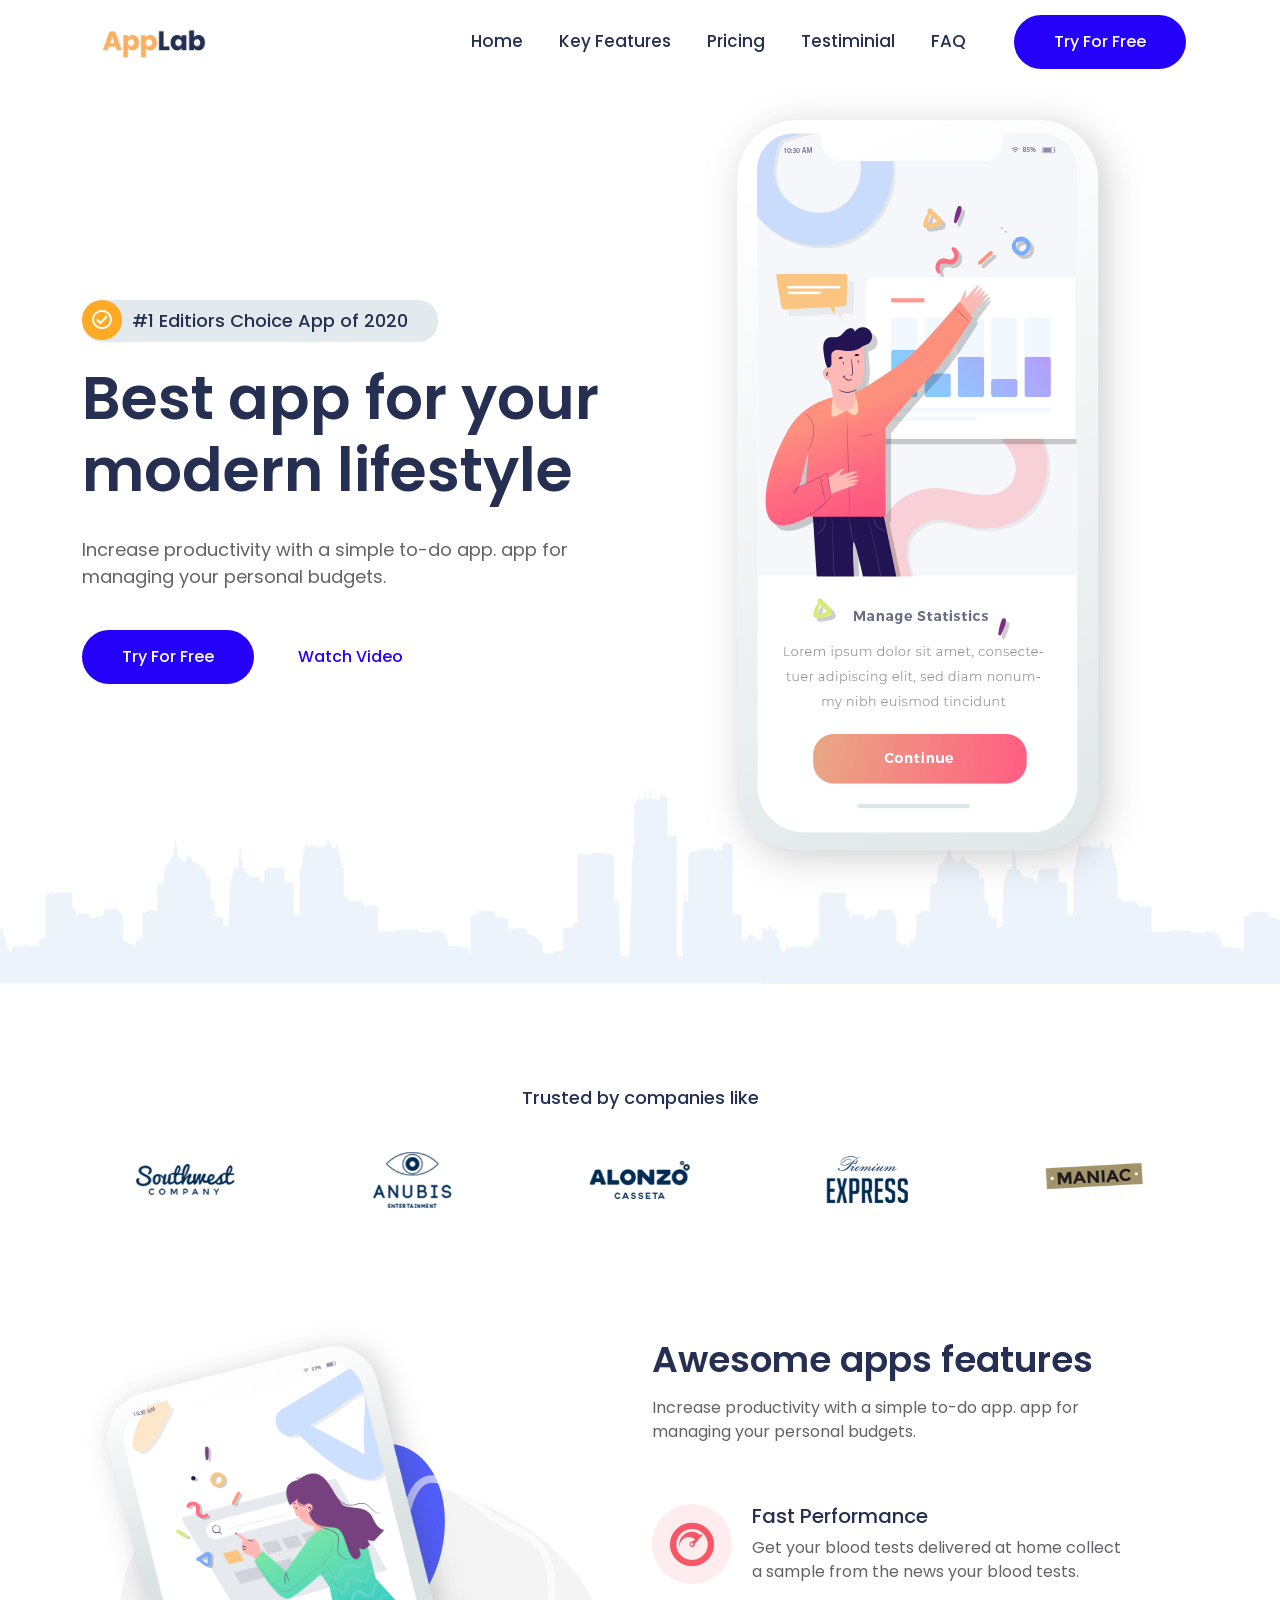
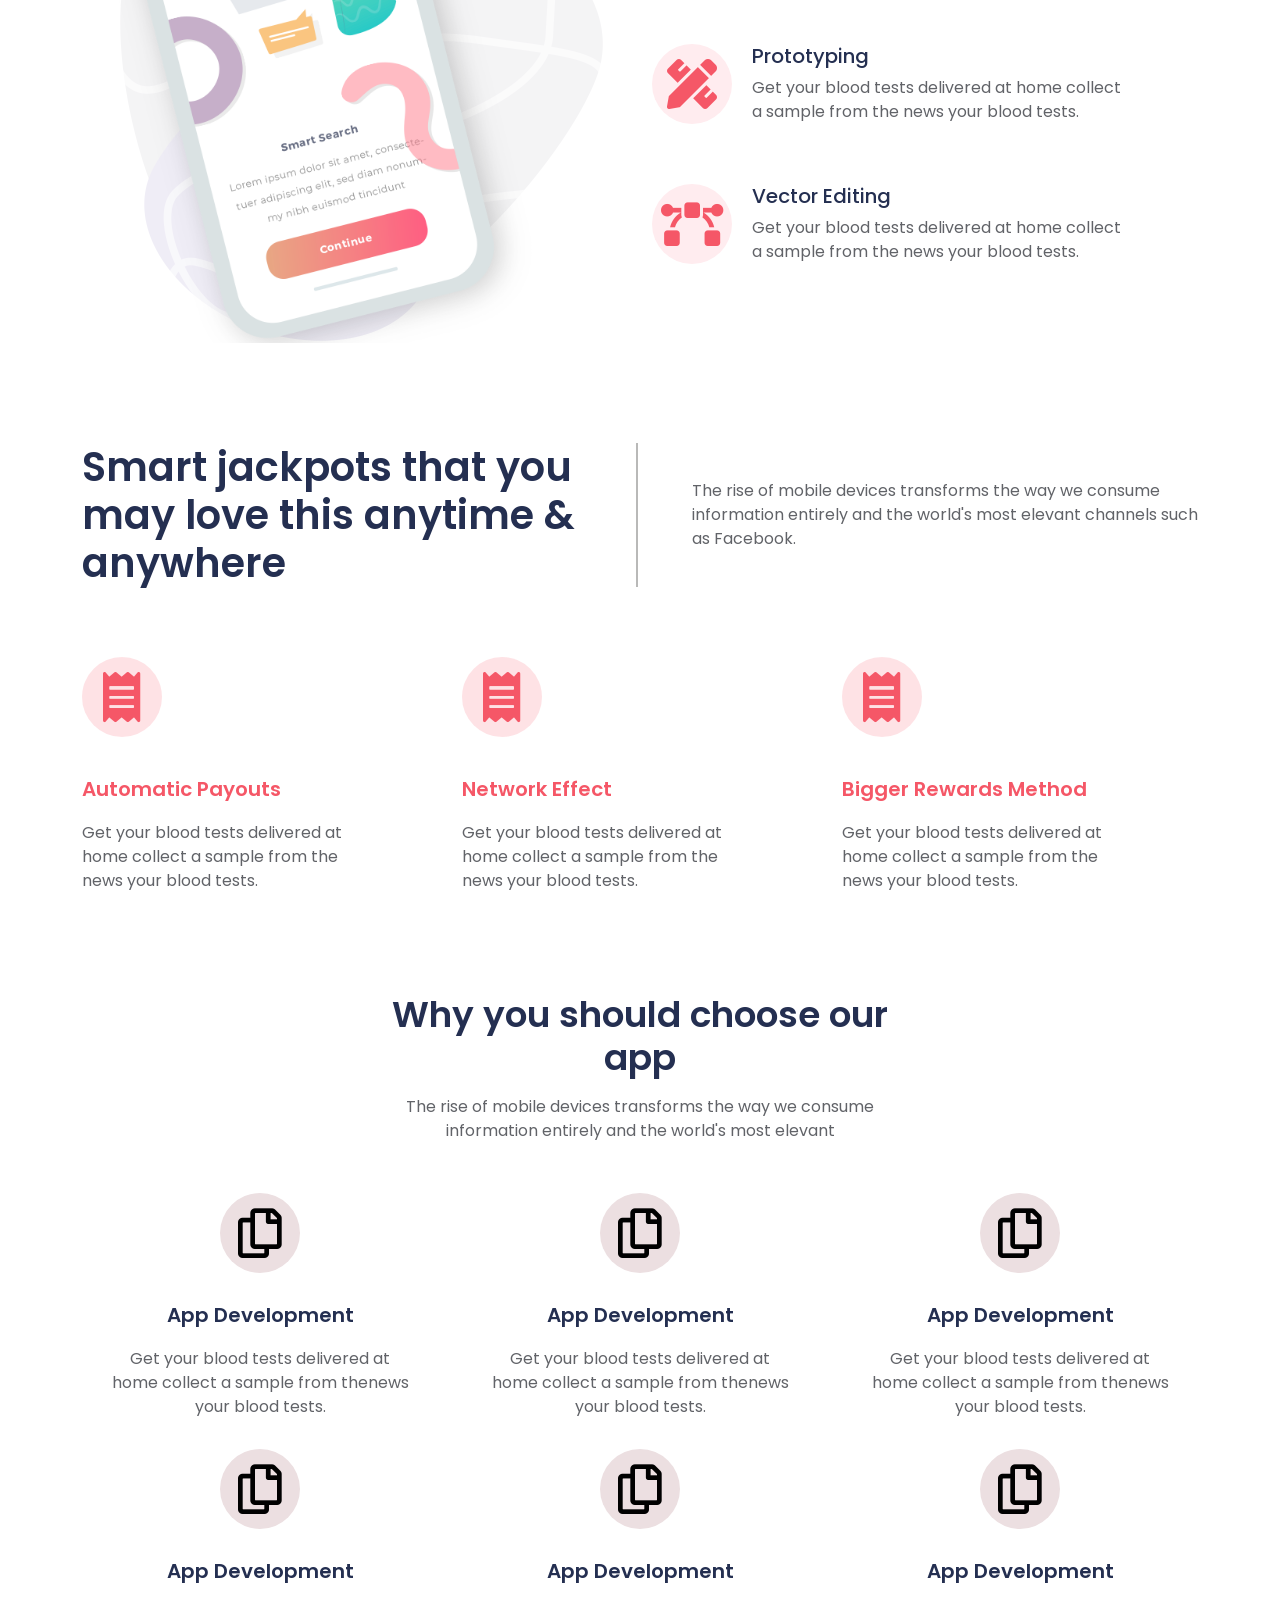
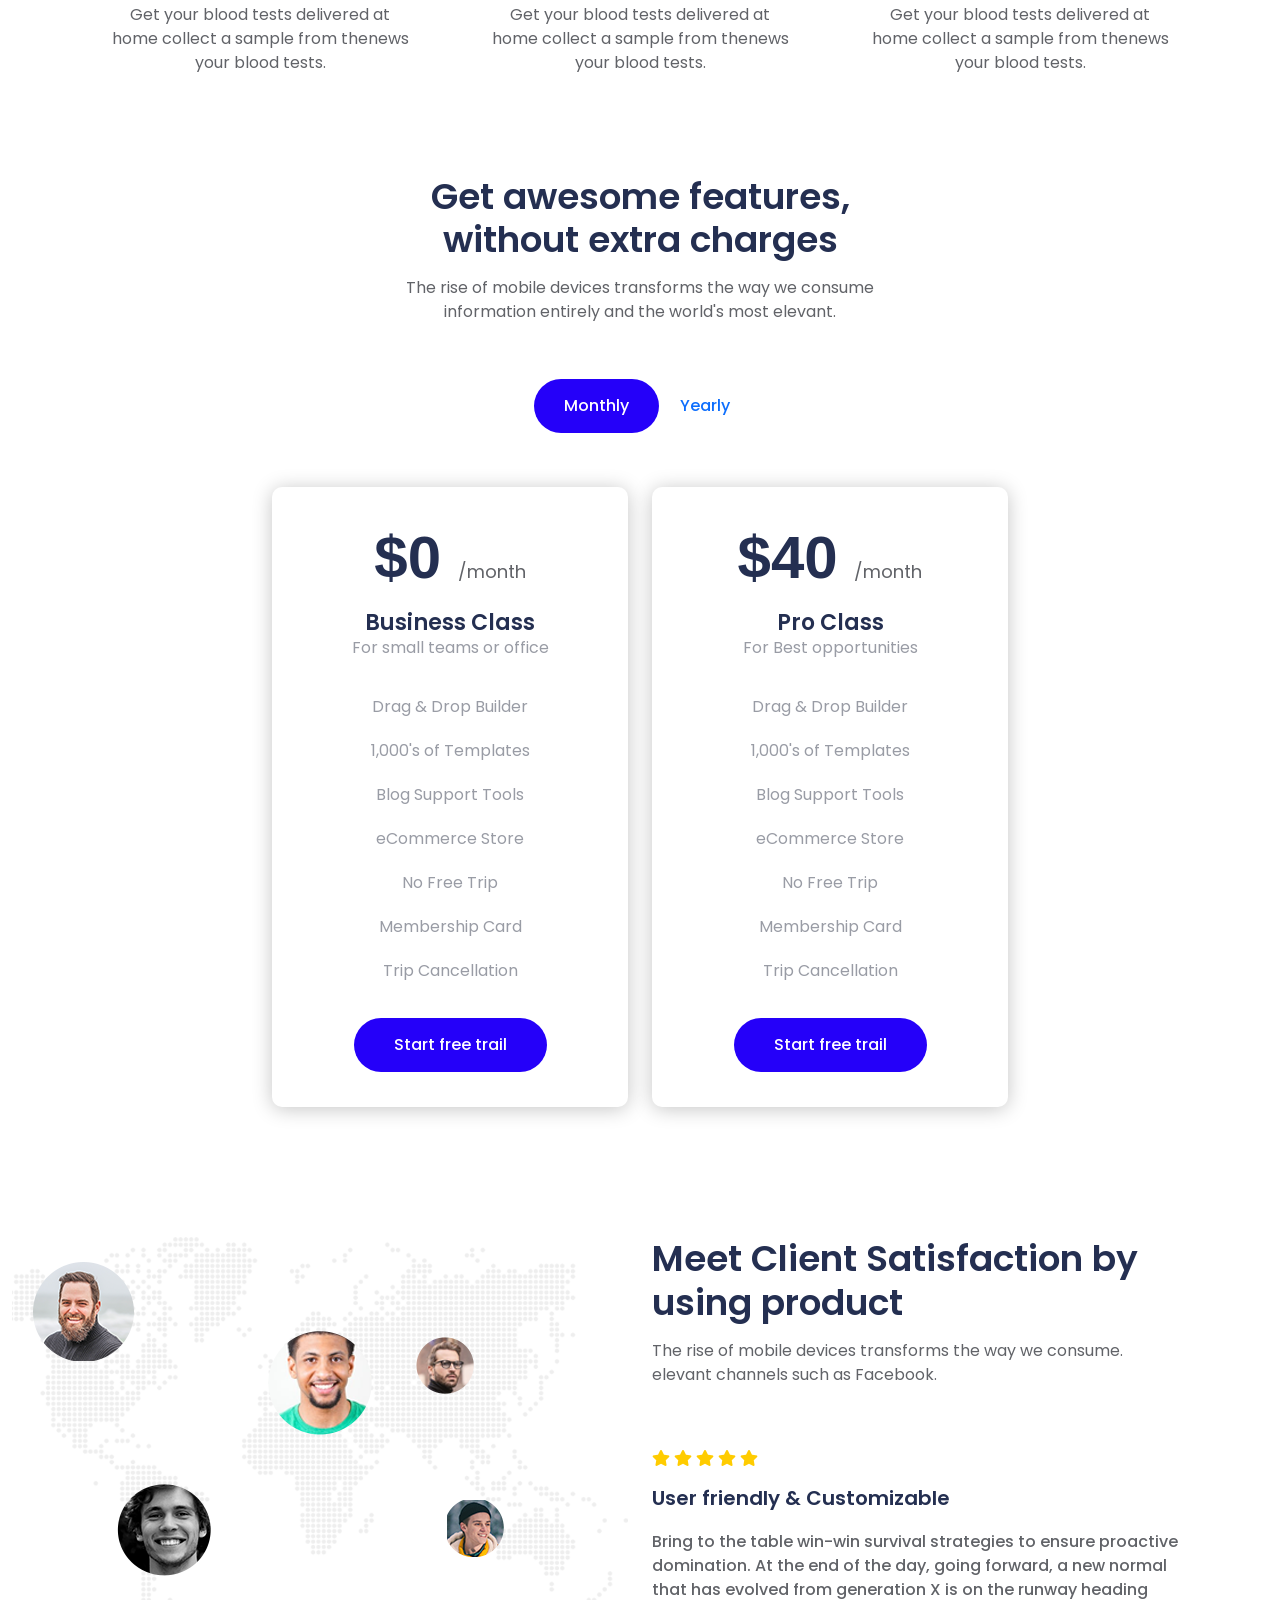
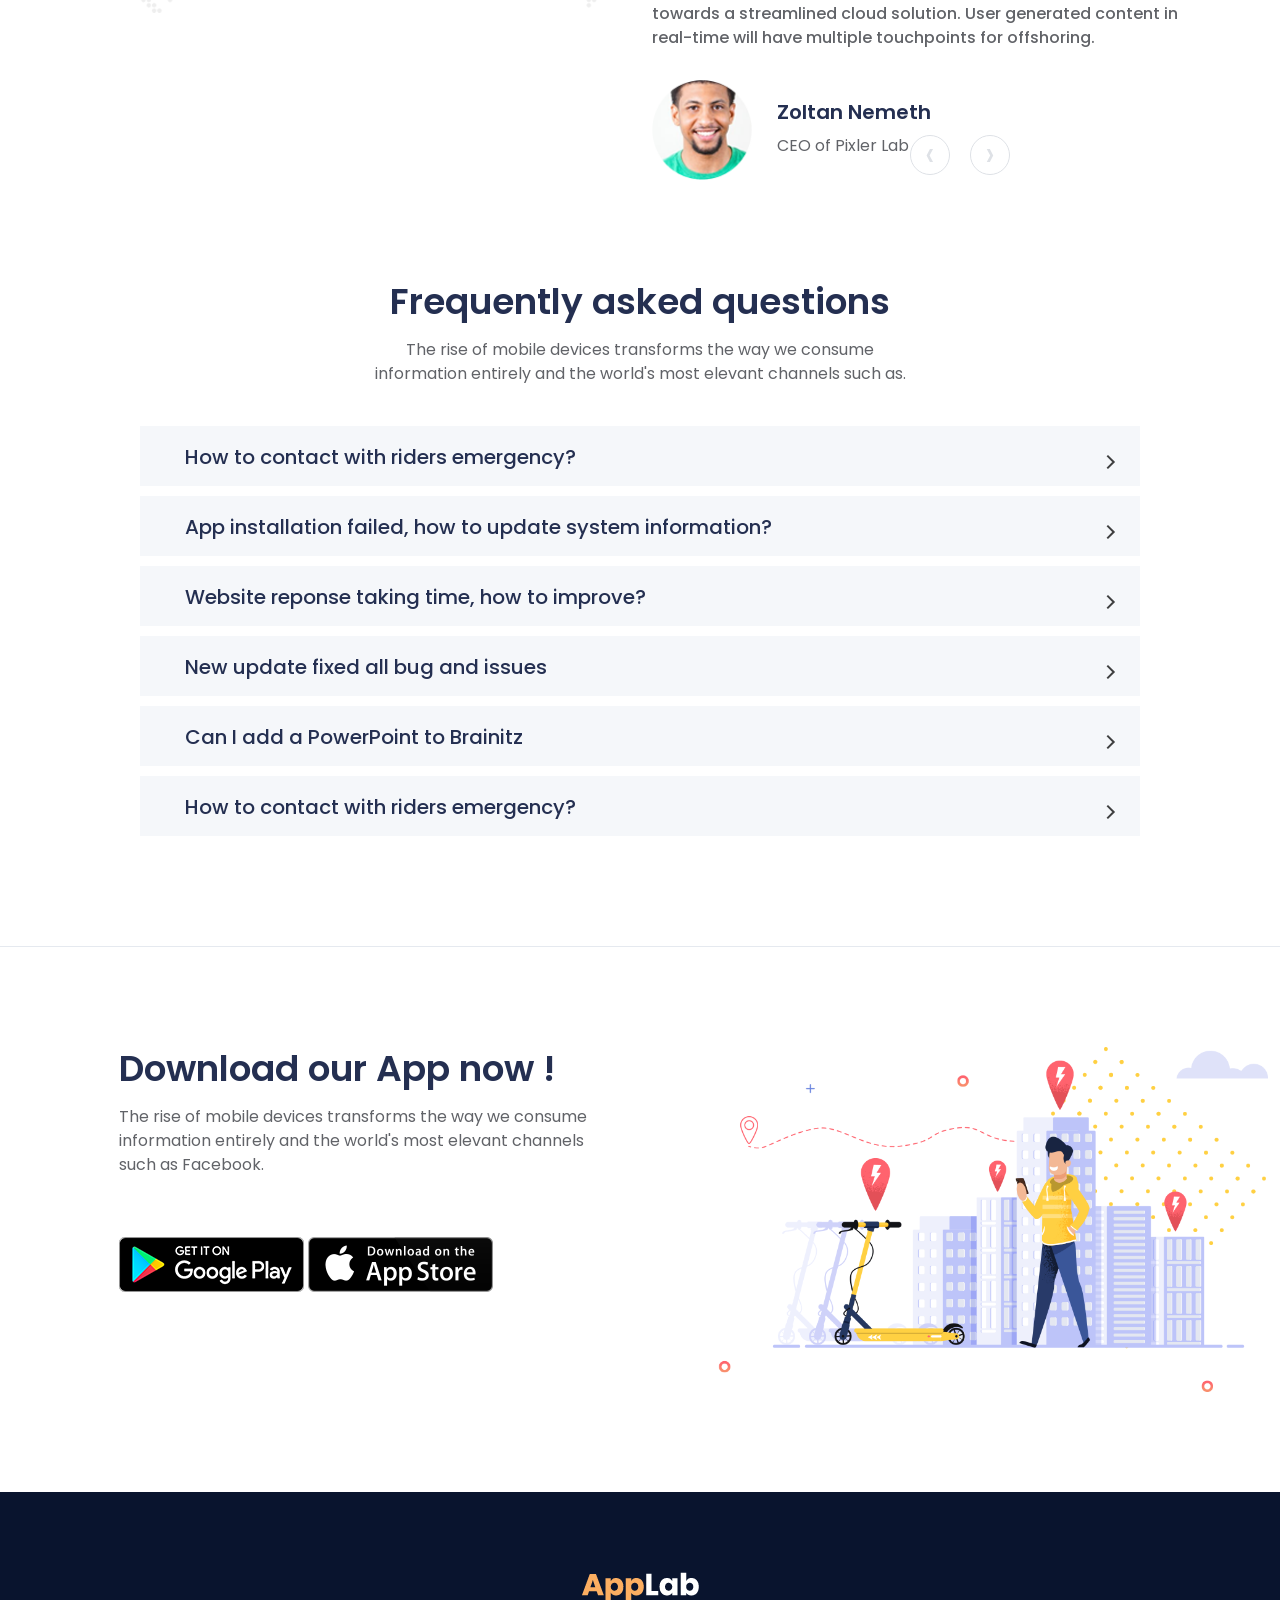
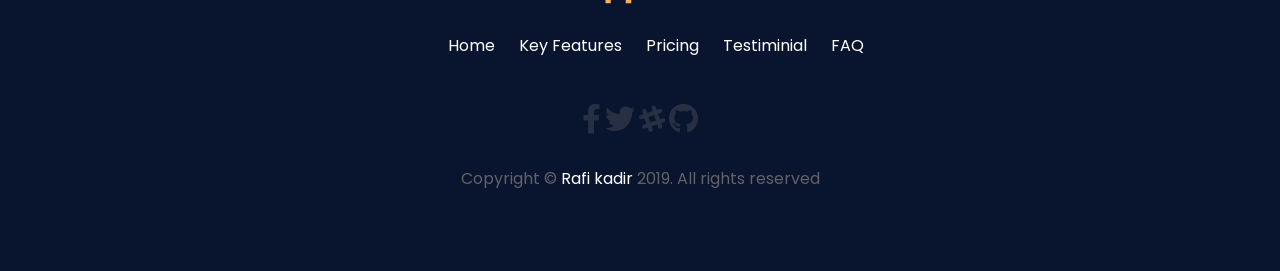
==== commit ab27bafa: "add" ====
--- a/index.html
+++ b/index.html
@@ -18,7 +18,7 @@
         <link rel="icon" href="assets/img/favicon.png">
     </head>
     <body>
-        <!-- Navbar CSS Start -->
+        <!-- Navbar Start -->
         <div class="main-menu">
             <div class="container">
                 <nav class="navbar navbar-expand-lg navbar-light">
@@ -56,9 +56,9 @@
                 </nav>
             </div>
         </div>
-        <!-- Navbar CSS End -->
-
-        <!-- Banner CSS Start -->
+        <!-- Navbar End -->
+
+        <!-- Banner Start -->
         <section class="banner-section">
             <div class="container">
                 <div class="row align-items-center">
@@ -88,9 +88,9 @@
                 <img src="assets/img/banner-bottom.png" alt="banner bottom">
             </div>
         </section>
-        <!-- Banner CSS End -->
-
-        <!-- Company CSS Start -->
+        <!-- Banner End -->
+
+        <!-- Company Start -->
         <section class="company-section pt-100 pb-100">
             <div class="container">
                 <p>Trusted by companies like</p>
@@ -113,9 +113,9 @@
                 </div>
             </div>
         </section>
-        <!-- Company CSS End -->
-
-        <!-- Feature CSS Start -->
+        <!-- Company End -->
+
+        <!-- Feature Start -->
         <section class="feature-section">
             <div class="container">
                 <div class="row align-items-center">
@@ -161,9 +161,9 @@
                 </div>
             </div>
         </section>
-        <!-- Feature CSS End -->
-
-        <!-- Smart Jackpot CSS Start -->
+        <!-- Feature End -->
+
+        <!-- Smart Jackpot Start -->
         <section class="smart-section pt-100 pb-70">
             <div class="container">
                 <div class="row mb-70 align-items-center">
@@ -202,9 +202,9 @@
                 </div>
             </div>
         </section>
-        <!-- Smart Jackpot CSS End -->
-
-        <!-- Why Choose  CSS Start -->
+        <!-- Smart Jackpot End -->
+
+        <!-- Why Choose Start -->
         <section class="why-choose pb-70">
             <div class="container">
                 <div class="section-title text-center">
@@ -263,9 +263,9 @@
                 </div>
             </div>
         </section>
-        <!-- Why Choose CSS End -->
-
-        <!-- Pricing CSS Start -->
+        <!-- Why Choose End -->
+
+        <!-- Pricing Start -->
         <section class="pricing-section pb-100">
             <div class="container">
                 <div class="section-title">
@@ -391,9 +391,9 @@
                 </div>
             </div>
         </section>
-        <!-- Pricing CSS End -->
-
-        <!-- Feedback CSS Start -->
+        <!-- Pricing End -->
+
+        <!-- Feedback Start -->
         <section class="feedback-section">
             <div class="container-fluid">
                 <div class="row">
@@ -462,10 +462,10 @@
                 </div>
             </div>
         </section>
-        <!-- Feedback CSS End -->
-
-        <!-- FAQ CSS Start -->
-        <section class="faq-section pt-100">
+        <!-- Feedback End -->
+
+        <!-- FAQ Start -->
+        <section class="faq-section pt-100 pb-100">
             <div class="container">
                 <div class="section-title text-center">
                     <h2>Frequently asked questions</h2>
@@ -475,50 +475,97 @@
                 <div class='faq'>
                     <input id='faq-a' type='checkbox'>
                     <label for='faq-a'>
-                        <p class="faq-heading">How do I purchase Brainitz?</p>
+                        <p class="faq-heading">How to contact with riders emergency?</p>
                         <div class='faq-arrow'></div>
-                        <p class="faq-text">You can purchase an individual account or a site license by emailing us at welcome@brainitz.com One of our staff will be in touch shortly to set-up your account. We accept credit card, purchase order, or check. Learn more on our pricing page.<br><br>We also offer professional development trainings that include the opportunity to pursue credit while also receiving a discounted license. If you have more questions, please feel free to submit a request!</p>
+                        <p class="faq-text">Leverage agile frameworks to provide a robust synopsis for high level overviews. Iterative approaches to corporate strategy foster collaborative thinking to further the overall value proposition. Organically grow the holistic world view of disruptive innovation via workplace diversity and empowerment.for offshoring</p>
                     </label>
 
                     <input id='faq-b' type='checkbox'>
                     <label for='faq-b'>
-                      <p class="faq-heading">Do you have professional development trainings available?</p>
+                      <p class="faq-heading">App installation failed, how to update system information?</p>
                       <div class='faq-arrow'></div>
-                        <p class="faq-text">Yes, we have professional development trainings available almost every month. Teachers can take our online course that will train you on the theory and practice of putting lessons online, often called flipped or blended learning. These trainings also include in depth instruction on how to use Brainitz.<br><br>Online training start at $45, include a 1 year subscription Brainitz, and come with 1 hour of advancement credit available through Adams State University or $55. For dates on upcoming trainings, email us at welcome@brainitz.com. If you have more questions, please feel free to submit a request!</p>
+                        <p class="faq-text">Leverage agile frameworks to provide a robust synopsis for high level overviews. Iterative approaches to corporate strategy foster collaborative thinking to further the overall value proposition. Organically grow the holistic world view of disruptive innovation via workplace diversity and empowerment.for offshoring</p>
                     </label>
 
                     <input id='faq-c' type='checkbox'>
                     <label for='faq-c'>
-                      <p class="faq-heading">Does Brainitz accept purchase orders?</p>
+                      <p class="faq-heading">Website reponse taking time, how to improve?</p>
                       <div class='faq-arrow'></div>
-                        <p class="faq-text">Yes, Brainitz accepts purchase order for site licenses. Please set the PO, including a description of the order to welcome@brainitz.com and we will invoice you for the amount. Once we send the invoice, someone will be in touch to set up your Brainitz account.<br><br>You can learn more about our licensing structure on our pricing page. If you have more questions, please feel free to submit a request!</p>
+                        <p class="faq-text">Leverage agile frameworks to provide a robust synopsis for high level overviews. Iterative approaches to corporate strategy foster collaborative thinking to further the overall value proposition. Organically grow the holistic world view of disruptive innovation via workplace diversity and empowerment.for offshoring</p>
                     </label>
 
                     <input id='faq-d' type='checkbox'>
                     <label for='faq-d'>
-                      <p class="faq-heading">What are the technical requirements for Brainitz?</p>
+                      <p class="faq-heading">New update fixed all bug and issues</p>
                       <div class='faq-arrow'></div>
-                        <p class="faq-text">To get setup with Brainitz, instructors will need a computer with working Internet connection and a web browser. <br><br>Students will need any device with a web browser, ranging from smartphones to tablets and personal computer, as well as an Internet or cellular connection. <br><br>For the be st experience, we recommend using the latest version of Google Chrome, but it should work on a recent version of any major browser. If you have any more questions, please feel free to submit a request! </p>
+                        <p class="faq-text">Leverage agile frameworks to provide a robust synopsis for high level overviews. Iterative approaches to corporate strategy foster collaborative thinking to further the overall value proposition. Organically grow the holistic world view of disruptive innovation via workplace diversity and empowerment.for offshoring</p>
                     </label>
 
                     <input id='faq-e' type='checkbox'>
                     <label for='faq-e'>
                       <p class="faq-heading">Can I add a PowerPoint to Brainitz</p>
                       <div class='faq-arrow'></div>
-                        <p class="faq-text">Yes, you can add a PowerPoint to Brainitz. The easiest way is to record your PowerPoint presentation using a screen capture program like www.screencast-o-matic.com You can view our tutorial on how to do this here. <br><br>This will allow you to record your PowerPoint as a video with your voice describing the slides. You will then be able to upload the video on Brainitz and create an interactive video lesson. If you have any more questions, please feel free to submit a request!</p>
+                        <p class="faq-text">Leverage agile frameworks to provide a robust synopsis for high level overviews. Iterative approaches to corporate strategy foster collaborative thinking to further the overall value proposition. Organically grow the holistic world view of disruptive innovation via workplace diversity and empowerment.for offshoring</p>
                     </label>
 
                     <input id='settings' type='checkbox'>
                     <input id='faq-f' type='checkbox'>
                     <label for='faq-f'>
-                      <p class="faq-heading">Did my student really get logged out and lose their progress?</p>
+                      <p class="faq-heading">How to contact with riders emergency?</p>
                       <div class='faq-arrow'></div>
-                        <p class="faq-text">If a student does not answer a question in 5 minutes after it pops up the student will be ‘timed out’ and they will lose their progress from the last previously answered question <br><br>This feature is built in to discourage students from playing a video lesson and walking away. Students must stay engaged with the video lesson to avoid being timed out. If you have more questions, please feel free to submit a request!</p>
+                        <p class="faq-text">Leverage agile frameworks to provide a robust synopsis for high level overviews. Iterative approaches to corporate strategy foster collaborative thinking to further the overall value proposition. Organically grow the holistic world view of disruptive innovation via workplace diversity and empowerment.for offshoring</p>
                     </label>
                 </div>
             </div>
         </section>
-        <!-- FAQ CSS End -->
+        <!-- FAQ End -->
+
+        <!-- Download Apps -->
+        <section class="apps-section pt-100 pb-100">
+            <div class="container-fluid">
+                <div class="row">
+                    <div class="col-lg-5 offset-lg-1">
+                        <div class="section-title">
+                            <h2>Download our App now !</h2>
+                            <p>The rise of mobile devices transforms the way we consume information entirely and the world's most elevant channels such as Facebook.</p>
+                        </div>
+                        <div class="apps-link">
+                            <a href="#"><img src="assets/img/play.png" alt=""></a>
+                            <a href="#"><img src="assets/img/apps.png" alt=""></a>
+                        </div>
+                    </div>
+                    <div class="col-lg-6">
+                        <img class="apps-img" src="assets/img/app-download.png" alt="">
+                    </div>
+                </div>
+            </div>
+        </section>
+        <!-- Download End -->
+
+        <!-- Footer Start -->
+        <footer class="footer">
+            <div class="container">
+                <img src="assets/img/logo2.png" alt="">
+
+                <ul>
+                    <li><a href="#">Home</li></a>
+                    <li><a href="#">Key Features</li></a>
+                    <li><a href="#">Pricing</li></a>
+                    <li><a href="#">Testiminial</li></a>
+                    <li><a href="#">FAQ</li></a>
+                </ul>
+
+                <div class="social-link">
+                    <a href="#"><i class="fab fa-facebook-f"></i></a>
+                    <a href="#"><i class="fab fa-twitter"></i></a>
+                    <a href="#"><i class="fab fa-slack-hash"></i></a>
+                    <a href="#"><i class="fab fa-github"></i></a>
+                </div>
+
+                <p>Copyright © <a href="https://rafikadir.github.io/" target="_blank"> Rafi kadir </a>2019. All rights reserved</p>
+            </div>
+        </footer>
+        <!-- Footer End -->
         
         <!-- JS links -->
         <script src="assets/js/jqery.min.js"></script>
--- a/assets/css/style.css
+++ b/assets/css/style.css
@@ -38,6 +38,10 @@
   background: #f55767;
 }
 
+a {
+  text-decoration: none;
+}
+
 h1, h2, h3, h4, h5, h6 {
   color: #242f51;
 }
@@ -63,6 +67,10 @@
   font-size: 36px;
   font-weight: 600;
   margin-bottom: 15px;
+}
+
+img {
+  max-width: 100%;
 }
 
 /* Navbar CSS */
@@ -553,14 +561,14 @@
 }
 
 .faq .faq-arrow {
-  width: 5px;
-  height: 5px;
+  width: 10px;
+  height: 10px;
   transition: -webkit-transform 0.8s;
   -webkit-transition: -webkit-transform 0.8s;
   transition: transform 0.8s;
   transition: transform 0.8s, -webkit-transform 0.8s;
-  border-top: 2px solid rgba(0, 0, 0, 0.33);
-  border-right: 2px solid rgba(0, 0, 0, 0.33);
+  border-top: 2px solid rgba(0, 0, 0, 0.75);
+  border-right: 2px solid rgba(0, 0, 0, 0.75);
   float: right;
   position: relative;
   top: -30px;
@@ -596,4 +604,53 @@
   background: #f5f7fa;
   margin-bottom: 10px;
 }
+
+/* Apps Section */
+.apps-section {
+  border-top: 1px solid #e5e9ef;
+}
+
+.apps-section .apps-img {
+  width: 100%;
+}
+
+/* Footer CSS */
+.footer {
+  background: #09142e;
+  text-align: center;
+  padding: 80px 0;
+}
+
+.footer img {
+  margin-bottom: 30px;
+}
+
+.footer ul li {
+  list-style: none;
+  display: inline-block;
+  margin-bottom: 30px;
+}
+
+.footer ul li a {
+  color: #ffffff;
+  text-decoration: none;
+  margin: 0 10px;
+}
+
+.footer .social-link {
+  margin-bottom: 30px;
+}
+
+.footer .social-link i {
+  color: #273043;
+  font-size: 30px;
+}
+
+.footer P {
+  margin-bottom: 0;
+}
+
+.footer P a {
+  color: #ffffff;
+}
 /*# sourceMappingURL=style.css.map */
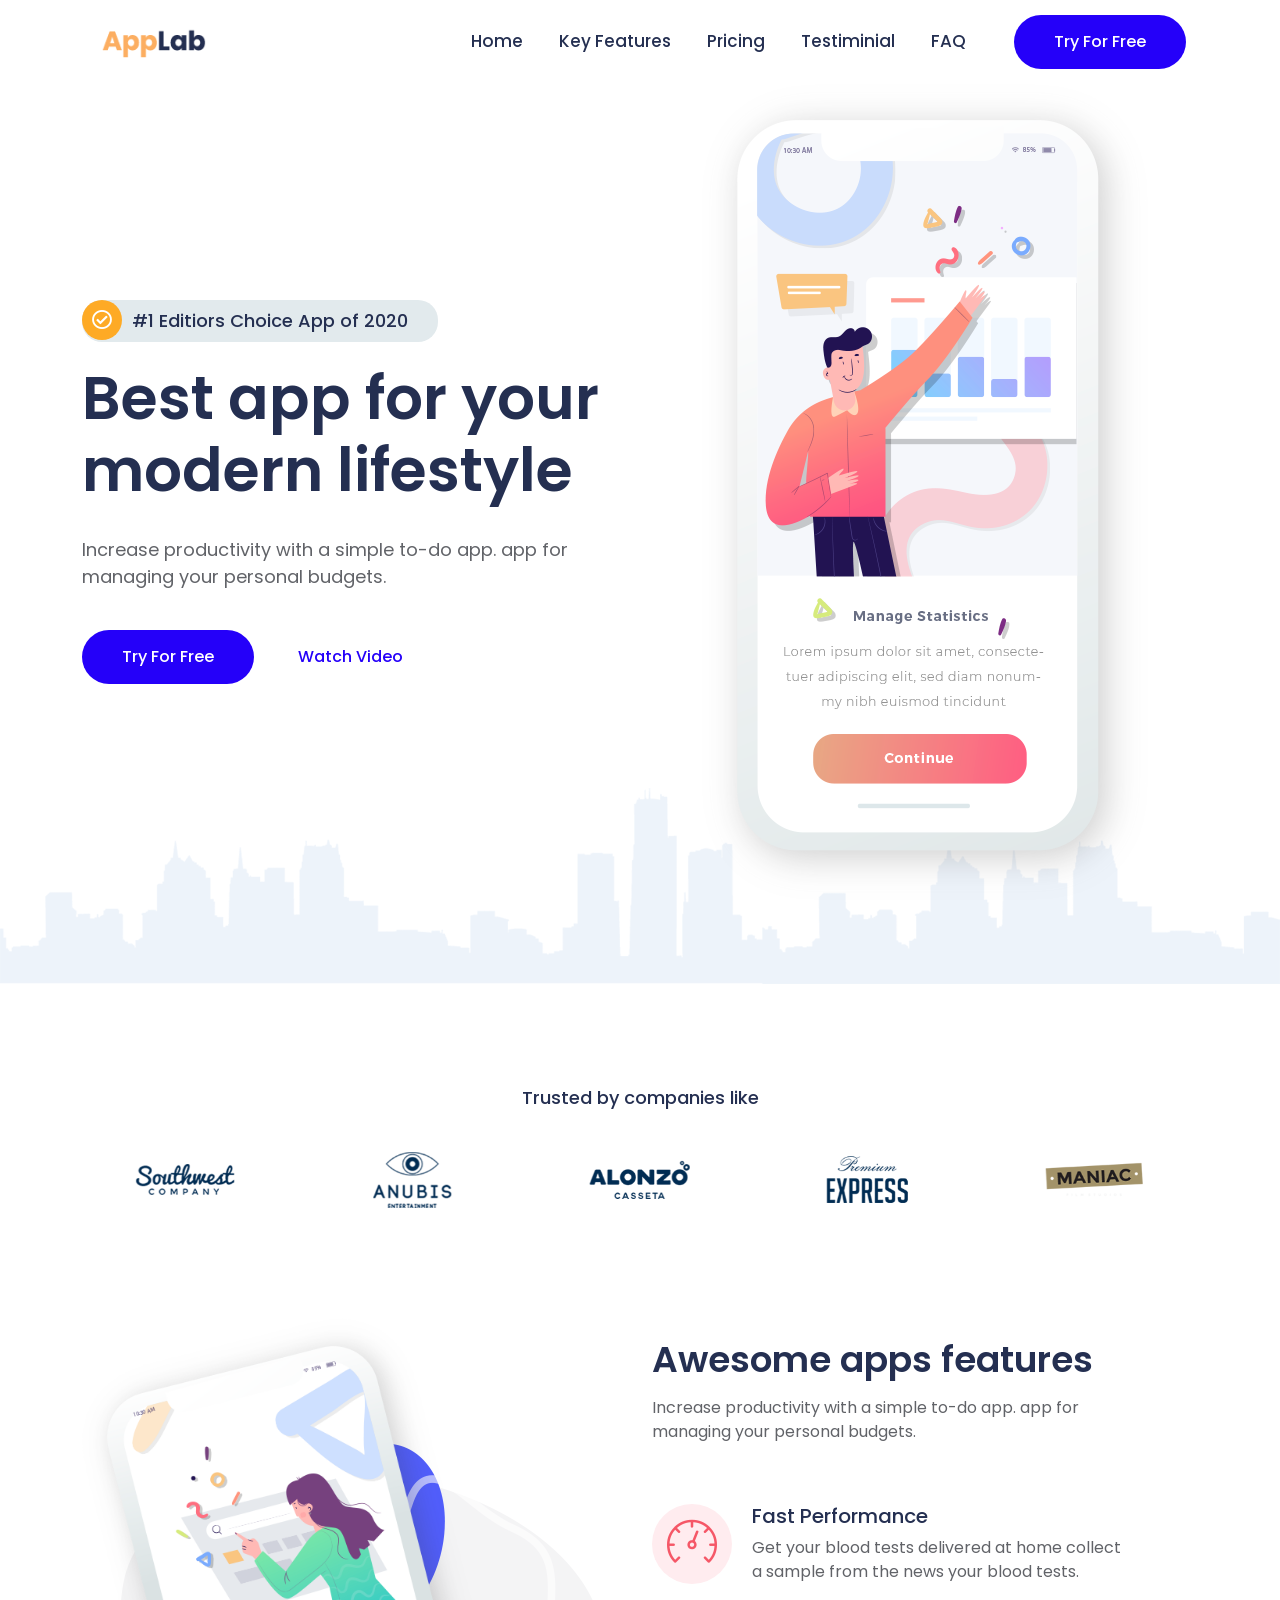
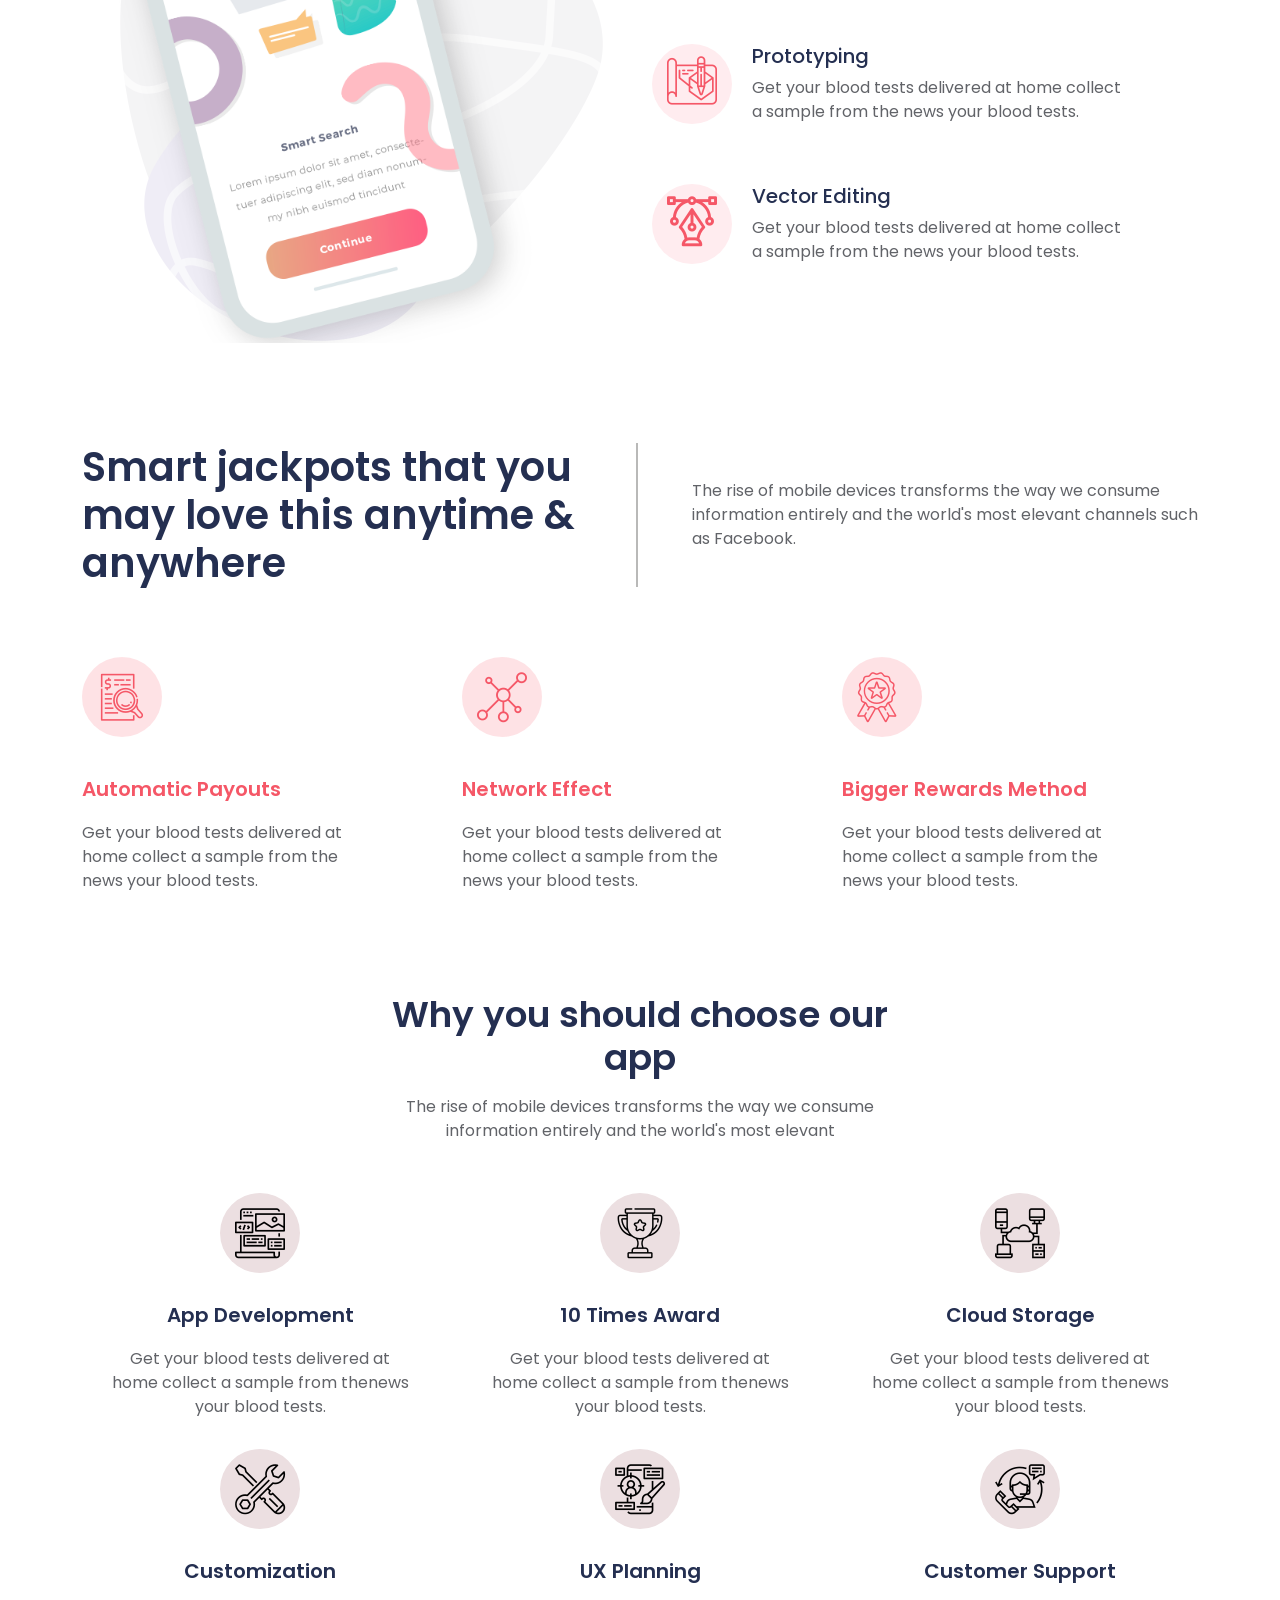
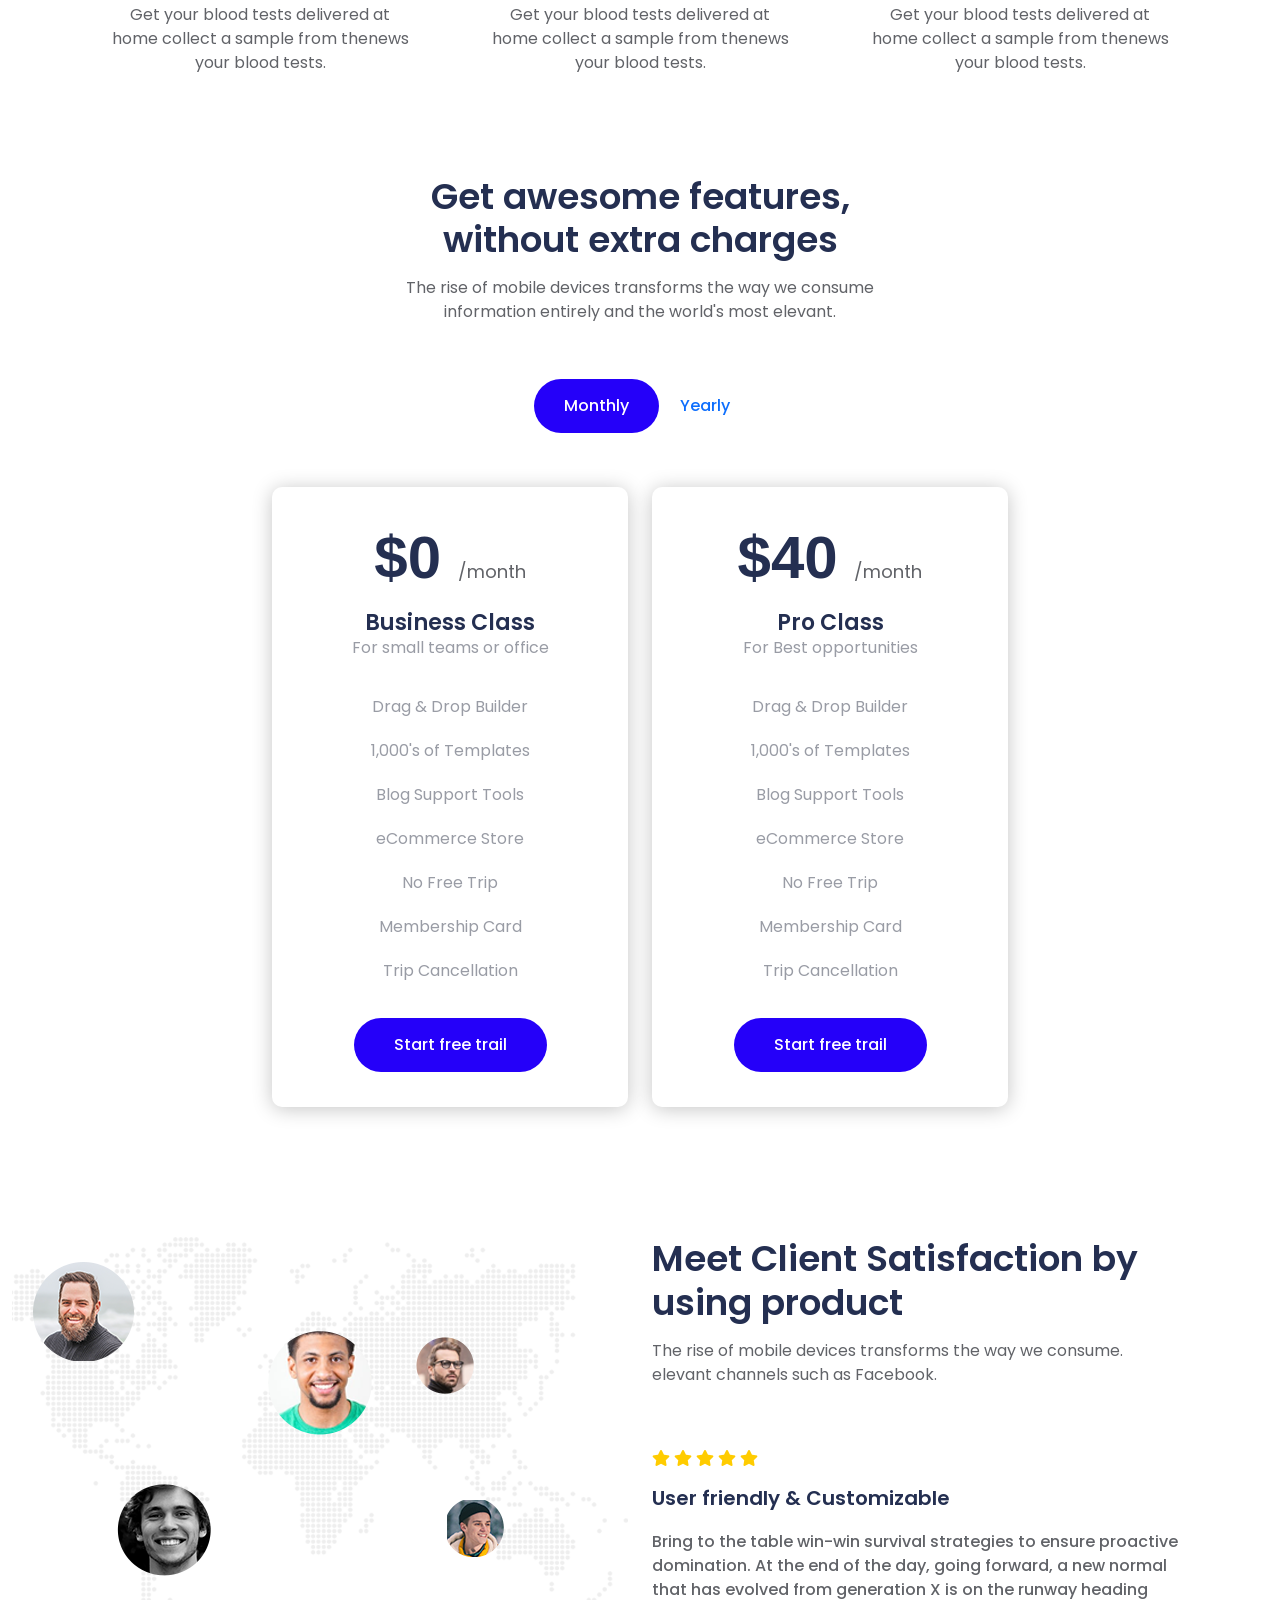
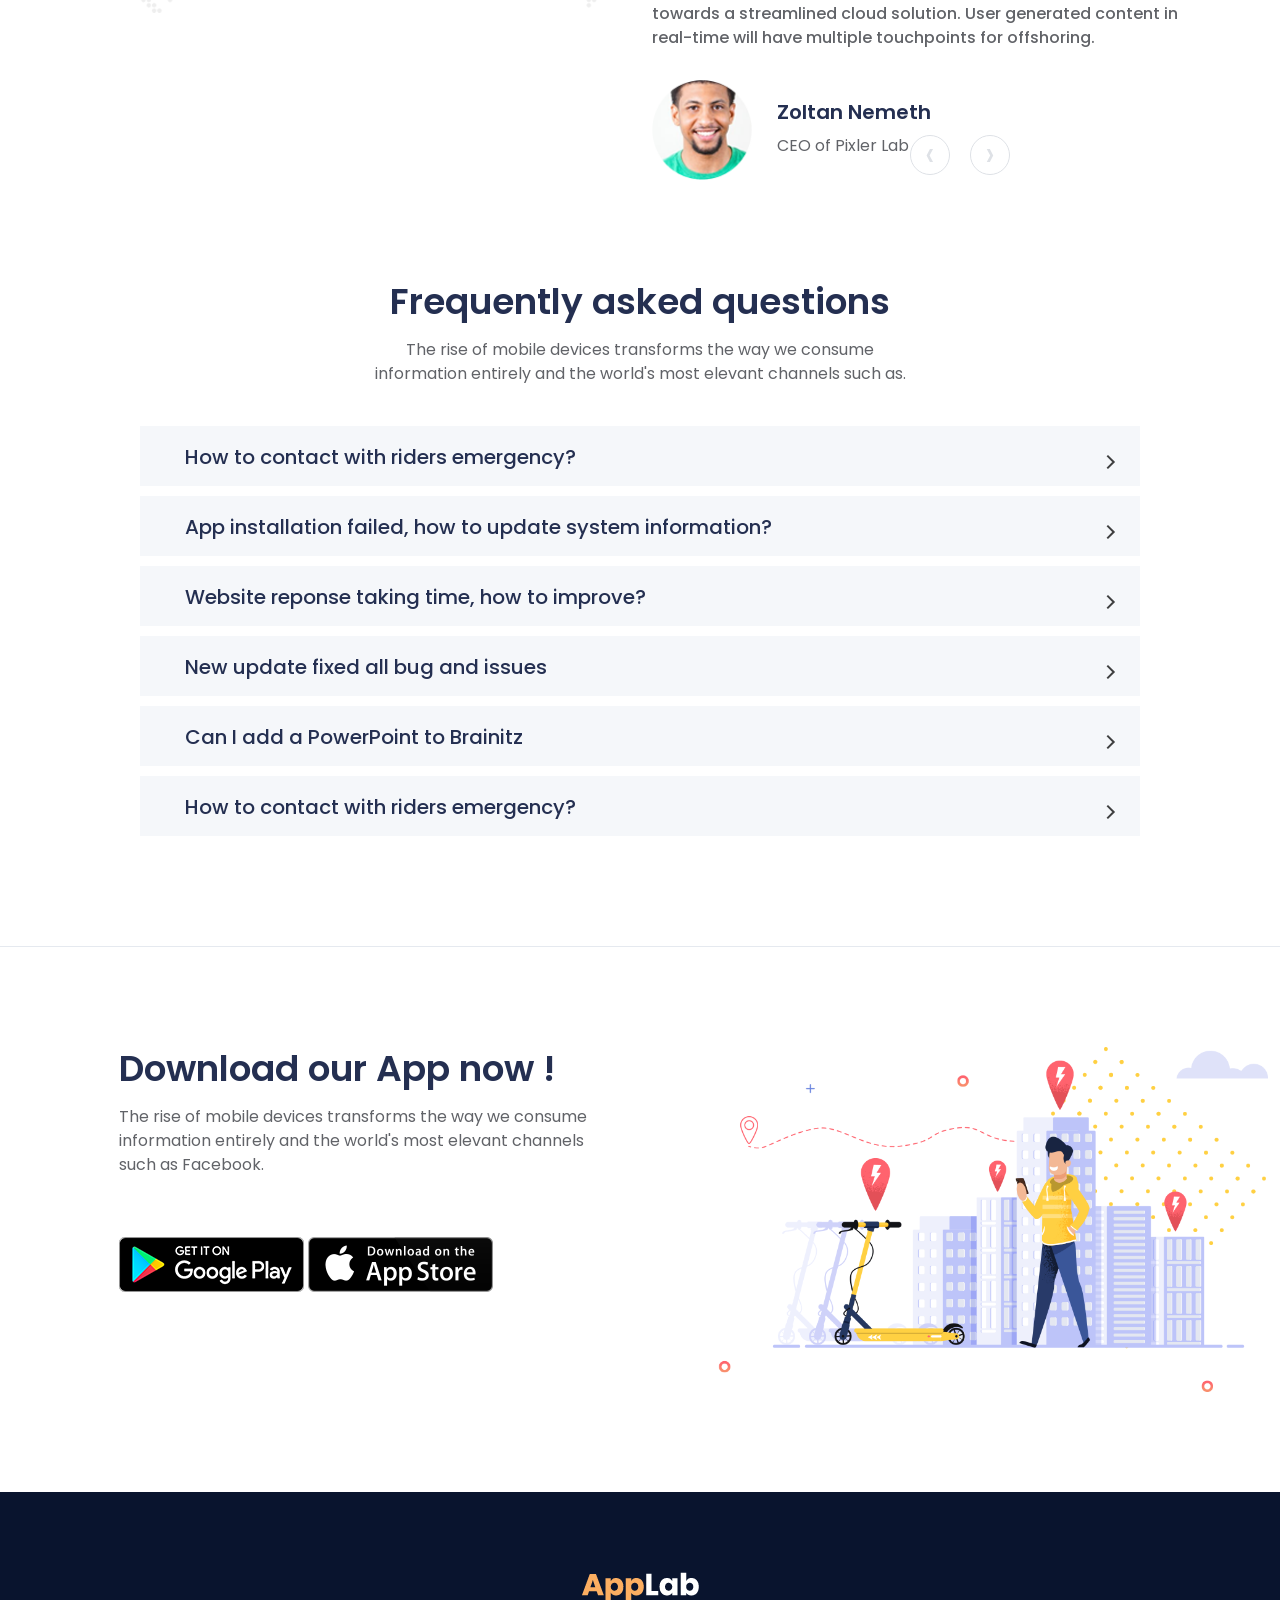
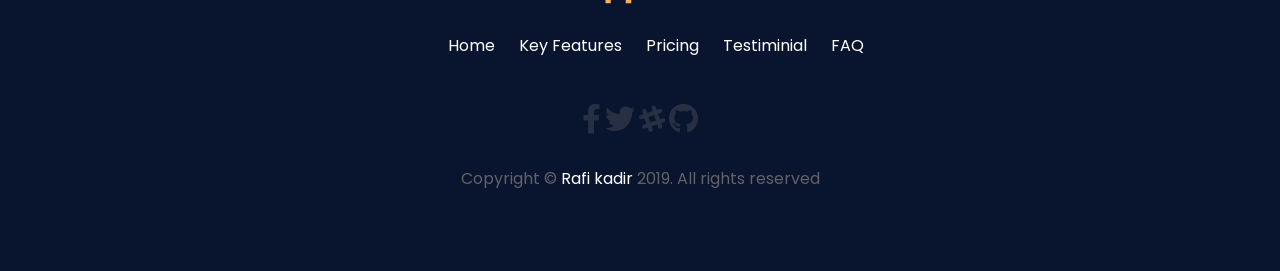
==== commit f89f804b: "add" ====
--- a/index.html
+++ b/index.html
@@ -7,8 +7,11 @@
         <link rel="stylesheet" href="assets/css/bootstrap.min.css">
         <!-- Style CSS -->
         <link rel="stylesheet" href="assets/css/style.css">
-        <!-- Font-awesome CSS -->
+        <!-- Font CSS -->
         <link rel="stylesheet" href="assets/css/all.min.css">
+        <link rel="stylesheet" href="assets/fonts/flaticon.css">
+        <!-- Animate CSS -->
+        <link rel="stylesheet" href="https://cdnjs.cloudflare.com/ajax/libs/animate.css/4.1.1/animate.min.css">
         <!-- Owl Carousel CSS -->
         <link rel="stylesheet" href="assets/css/owl.carousel.min.css">
         <link rel="stylesheet" href="assets/css/owl.theme.default.min.css">
@@ -17,7 +20,7 @@
         <title>Applab - App landing html Template</title>
         <link rel="icon" href="assets/img/favicon.png">
     </head>
-    <body>
+    <body data-spy="scroll" data-offset="70">
         <!-- Navbar Start -->
         <div class="main-menu">
             <div class="container">
@@ -33,19 +36,19 @@
                         <div class="collapse navbar-collapse" id="navbarSupportedContent">
                             <ul class="navbar-nav ms-auto mb-2 mb-lg-0">
                                 <li class="nav-item">
-                                    <a class="nav-link" href="#">Home</a>
+                                    <a class="nav-link" href="#home">Home</a>
                                 </li>
                                 <li class="nav-item">
-                                    <a class="nav-link" href="#">Key Features</a>
+                                    <a class="nav-link" href="#feature">Key Features</a>
                                 </li>
                                 <li class="nav-item">
-                                    <a class="nav-link" href="#">Pricing</a>
+                                    <a class="nav-link" href="#pricing">Pricing</a>
                                 </li>
                                 <li class="nav-item">
-                                    <a class="nav-link" href="#">Testiminial</a>
+                                    <a class="nav-link" href="#feedback">Testiminial</a>
                                 </li>
                                 <li class="nav-item">
-                                    <a class="nav-link" href="#">FAQ</a>
+                                    <a class="nav-link" href="#faq">FAQ</a>
                                 </li>                                       
                             </ul>
                             <div class="main-btn">
@@ -59,7 +62,7 @@
         <!-- Navbar End -->
 
         <!-- Banner Start -->
-        <section class="banner-section">
+        <section id="home" class="banner-section">
             <div class="container">
                 <div class="row align-items-center">
                     <div class="col-lg-6">
@@ -116,7 +119,7 @@
         <!-- Company End -->
 
         <!-- Feature Start -->
-        <section class="feature-section">
+        <section id="feature" class="feature-section">
             <div class="container">
                 <div class="row align-items-center">
                     <div class="col-lg-6">
@@ -134,7 +137,7 @@
                         <div class="feature-text">
                             
                             <div class="media">
-                                <i class="mr-3 fab fa-cloudscale"></i>
+                                <i class="mr-3 flaticon-download-speed"></i>
                                 <div class="media-body">
                                     <h5 class="mt-0">Fast Performance</h5>
                                     Get your blood tests delivered at home collect a sample from the  news your blood tests.
@@ -142,7 +145,7 @@
                             </div>
 
                             <div class="media">
-                                <i class="mr-3 fas fa-pencil-ruler"></i>
+                                <i class="mr-3 flaticon-prototyping"></i>
                                 <div class="media-body">
                                     <h5 class="mt-0">Prototyping</h5>
                                     Get your blood tests delivered at home collect a sample from the news your blood tests.
@@ -150,7 +153,7 @@
                             </div>
 
                             <div class="media">
-                                <i class="mr-3 fas fa-bezier-curve"></i>
+                                <i class="mr-3 flaticon-vector"></i>
                                 <div class="media-body">
                                     <h5 class="mt-0">Vector Editing</h5>
                                     Get your blood tests delivered at home collect a sample from the news your blood tests.
@@ -178,7 +181,7 @@
                 <div class="row">
                     <div class="col-lg-4">
                         <div class="smart-card">
-                            <i class="fas fa-receipt"></i>
+                            <i class="flaticon-bill"></i>
                             <h4>Automatic Payouts</h4>
                             <p>Get your blood tests delivered at home collect a sample from the news your blood tests.</p>
                         </div>
@@ -186,7 +189,7 @@
 
                     <div class="col-lg-4">
                         <div class="smart-card">
-                            <i class="fas fa-receipt"></i>
+                            <i class="flaticon-network"></i>
                             <h4>Network Effect</h4>
                             <p>Get your blood tests delivered at home collect a sample from the news your blood tests.</p>
                         </div>
@@ -194,7 +197,7 @@
 
                     <div class="col-lg-4">
                         <div class="smart-card">
-                            <i class="fas fa-receipt"></i>
+                            <i class="flaticon-ribbon"></i>
                             <h4>Bigger Rewards Method</h4>
                             <p>Get your blood tests delivered at home collect a sample from the news your blood tests.</p>
                         </div>
@@ -215,7 +218,7 @@
                 <div class="row">
                     <div class="col-lg-4">
                         <div class="choose-box text-center">
-                            <i class="far fa-copy"></i>
+                            <i class="flaticon-web-design"></i>
                             <h4>App Development</h4>
                             <p>Get your blood tests delivered at home collect a sample from thenews your blood tests.</p>
                         </div>
@@ -223,40 +226,40 @@
 
                     <div class="col-lg-4">
                         <div class="choose-box text-center">
-                            <i class="far fa-copy"></i>
-                            <h4>App Development</h4>
+                            <i class="flaticon-trophy"></i>
+                            <h4>10 Times Award</h4>
                             <p>Get your blood tests delivered at home collect a sample from thenews your blood tests.</p>
                         </div>
                     </div>
 
                     <div class="col-lg-4">
                         <div class="choose-box text-center">
-                            <i class="far fa-copy"></i>
-                            <h4>App Development</h4>
+                            <i class="flaticon-computer"></i>
+                            <h4>Cloud Storage</h4>
                             <p>Get your blood tests delivered at home collect a sample from thenews your blood tests.</p>
                         </div>
                     </div>
 
                     <div class="col-lg-4">
                         <div class="choose-box text-center">
-                            <i class="far fa-copy"></i>
-                            <h4>App Development</h4>
+                            <i class="flaticon-customer-support"></i>
+                            <h4>Customization</h4>
                             <p>Get your blood tests delivered at home collect a sample from thenews your blood tests.</p>
                         </div>
                     </div>
 
                     <div class="col-lg-4">
                         <div class="choose-box text-center">
-                            <i class="far fa-copy"></i>
-                            <h4>App Development</h4>
+                            <i class="flaticon-ui"></i>
+                            <h4>UX Planning</h4>
                             <p>Get your blood tests delivered at home collect a sample from thenews your blood tests.</p>
                         </div>
                     </div>
 
                     <div class="col-lg-4">
                         <div class="choose-box text-center">
-                            <i class="far fa-copy"></i>
-                            <h4>App Development</h4>
+                            <i class="flaticon-customer-service"></i>
+                            <h4>Customer Support</h4>
                             <p>Get your blood tests delivered at home collect a sample from thenews your blood tests.</p>
                         </div>
                     </div>
@@ -266,7 +269,7 @@
         <!-- Why Choose End -->
 
         <!-- Pricing Start -->
-        <section class="pricing-section pb-100">
+        <section id="pricing" class="pricing-section pb-100">
             <div class="container">
                 <div class="section-title">
                     <h2>Get awesome features, without extra charges</h2>
@@ -394,7 +397,7 @@
         <!-- Pricing End -->
 
         <!-- Feedback Start -->
-        <section class="feedback-section">
+        <section id="feedback" class="feedback-section">
             <div class="container-fluid">
                 <div class="row">
                     <div class="col-lg-6">
@@ -465,7 +468,7 @@
         <!-- Feedback End -->
 
         <!-- FAQ Start -->
-        <section class="faq-section pt-100 pb-100">
+        <section id="faq" class="faq-section pt-100 pb-100">
             <div class="container">
                 <div class="section-title text-center">
                     <h2>Frequently asked questions</h2>
@@ -566,6 +569,11 @@
             </div>
         </footer>
         <!-- Footer End -->
+
+        <!-- Back Top -->
+        <div class="back-top">
+            <i class="fas fa-long-arrow-alt-up"></i>
+        </div>
         
         <!-- JS links -->
         <script src="assets/js/jqery.min.js"></script>
@@ -573,6 +581,7 @@
         <script src="assets/js/bootstrap.min.js"></script>
         <script src="assets/js/owl.carousel.min.js"></script>
         <script src="assets/js/main.js"></script>
+        <script src="https://cdnjs.cloudflare.com/ajax/libs/wow/1.1.2/wow.min.js"></script>
 
     </body>
 </html>
--- a/assets/css/style.css
+++ b/assets/css/style.css
@@ -90,6 +90,10 @@
   margin: 0 10px;
 }
 
+.main-menu .navbar .navbar-nav .nav-item .nav-link.active {
+  color: #f55767;
+}
+
 .main-menu .main-btn a {
   margin-left: 30px;
 }
@@ -189,8 +193,9 @@
   font-size: 50px;
   border-radius: 50px;
   text-align: center;
-  line-height: 80px;
+  line-height: 75px;
   position: absolute;
+  display: inline-block;
 }
 
 .feature-text .media .media-body {
@@ -259,6 +264,7 @@
   text-align: center;
   -webkit-transition: .5s;
   transition: .5s;
+  display: inline-block;
 }
 
 .smart-card h4 {
@@ -305,6 +311,7 @@
   border-radius: 50px;
   font-size: 50px;
   margin-bottom: 30px;
+  display: inline-block;
 }
 
 .choose-box h4 {
@@ -541,7 +548,7 @@
 }
 
 .faq {
-  width: 1000px;
+  max-width: 1000px;
   margin: 0 auto;
   border-radius: 4px;
   position: relative;
@@ -653,4 +660,33 @@
 .footer P a {
   color: #ffffff;
 }
+
+.back-top {
+  position: fixed;
+  cursor: pointer;
+  bottom: -100px;
+  right: 20px;
+  color: #ffffff;
+  background-color: #2500f9;
+  z-index: 4;
+  width: 45px;
+  text-align: center;
+  height: 45px;
+  opacity: 0;
+  visibility: hidden;
+  border-radius: 50%;
+  font-size: 22px;
+  -webkit-transition: .9s;
+  transition: .9s;
+  overflow: hidden;
+  -webkit-box-shadow: 0px 3px 10px rgba(0, 0, 0, 0.1);
+          box-shadow: 0px 3px 10px rgba(0, 0, 0, 0.1);
+  line-height: 45px;
+}
+
+.back-top.active {
+  opacity: 1;
+  visibility: visible;
+  bottom: 20px;
+}
 /*# sourceMappingURL=style.css.map */
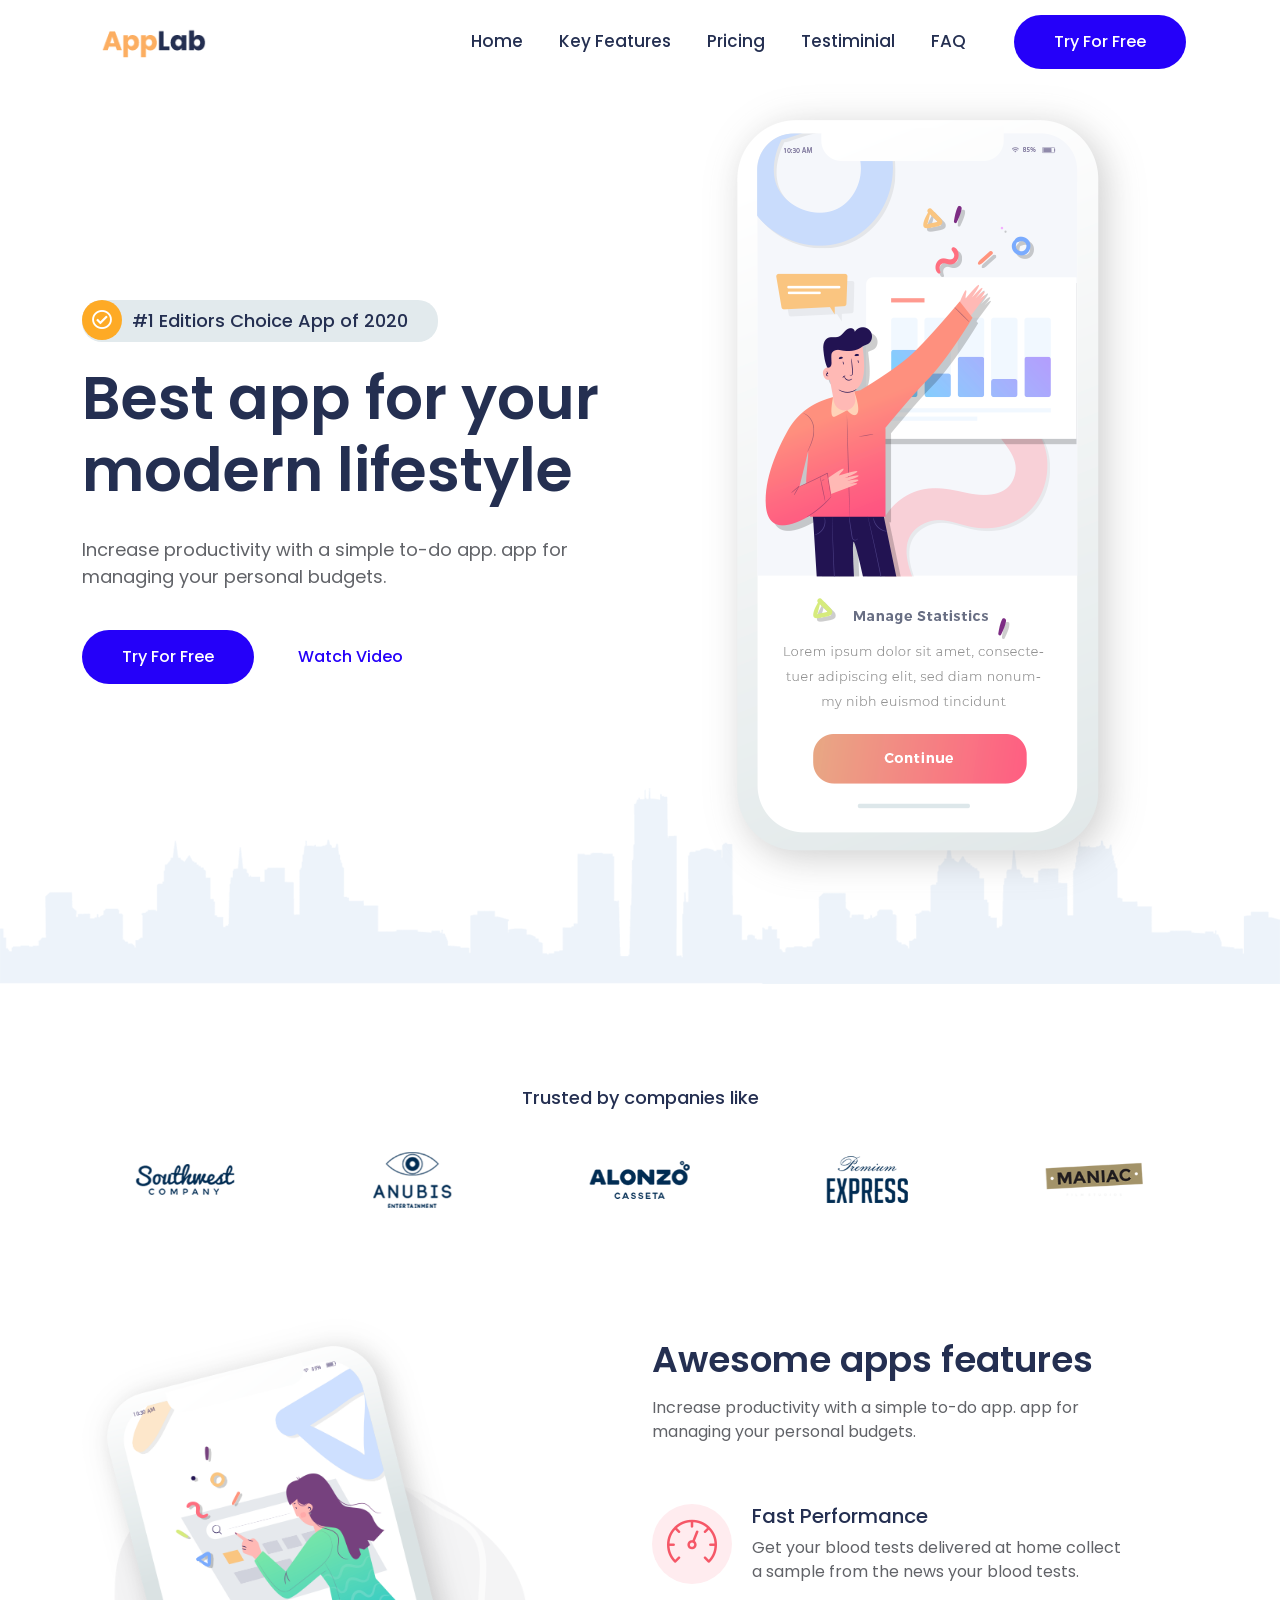
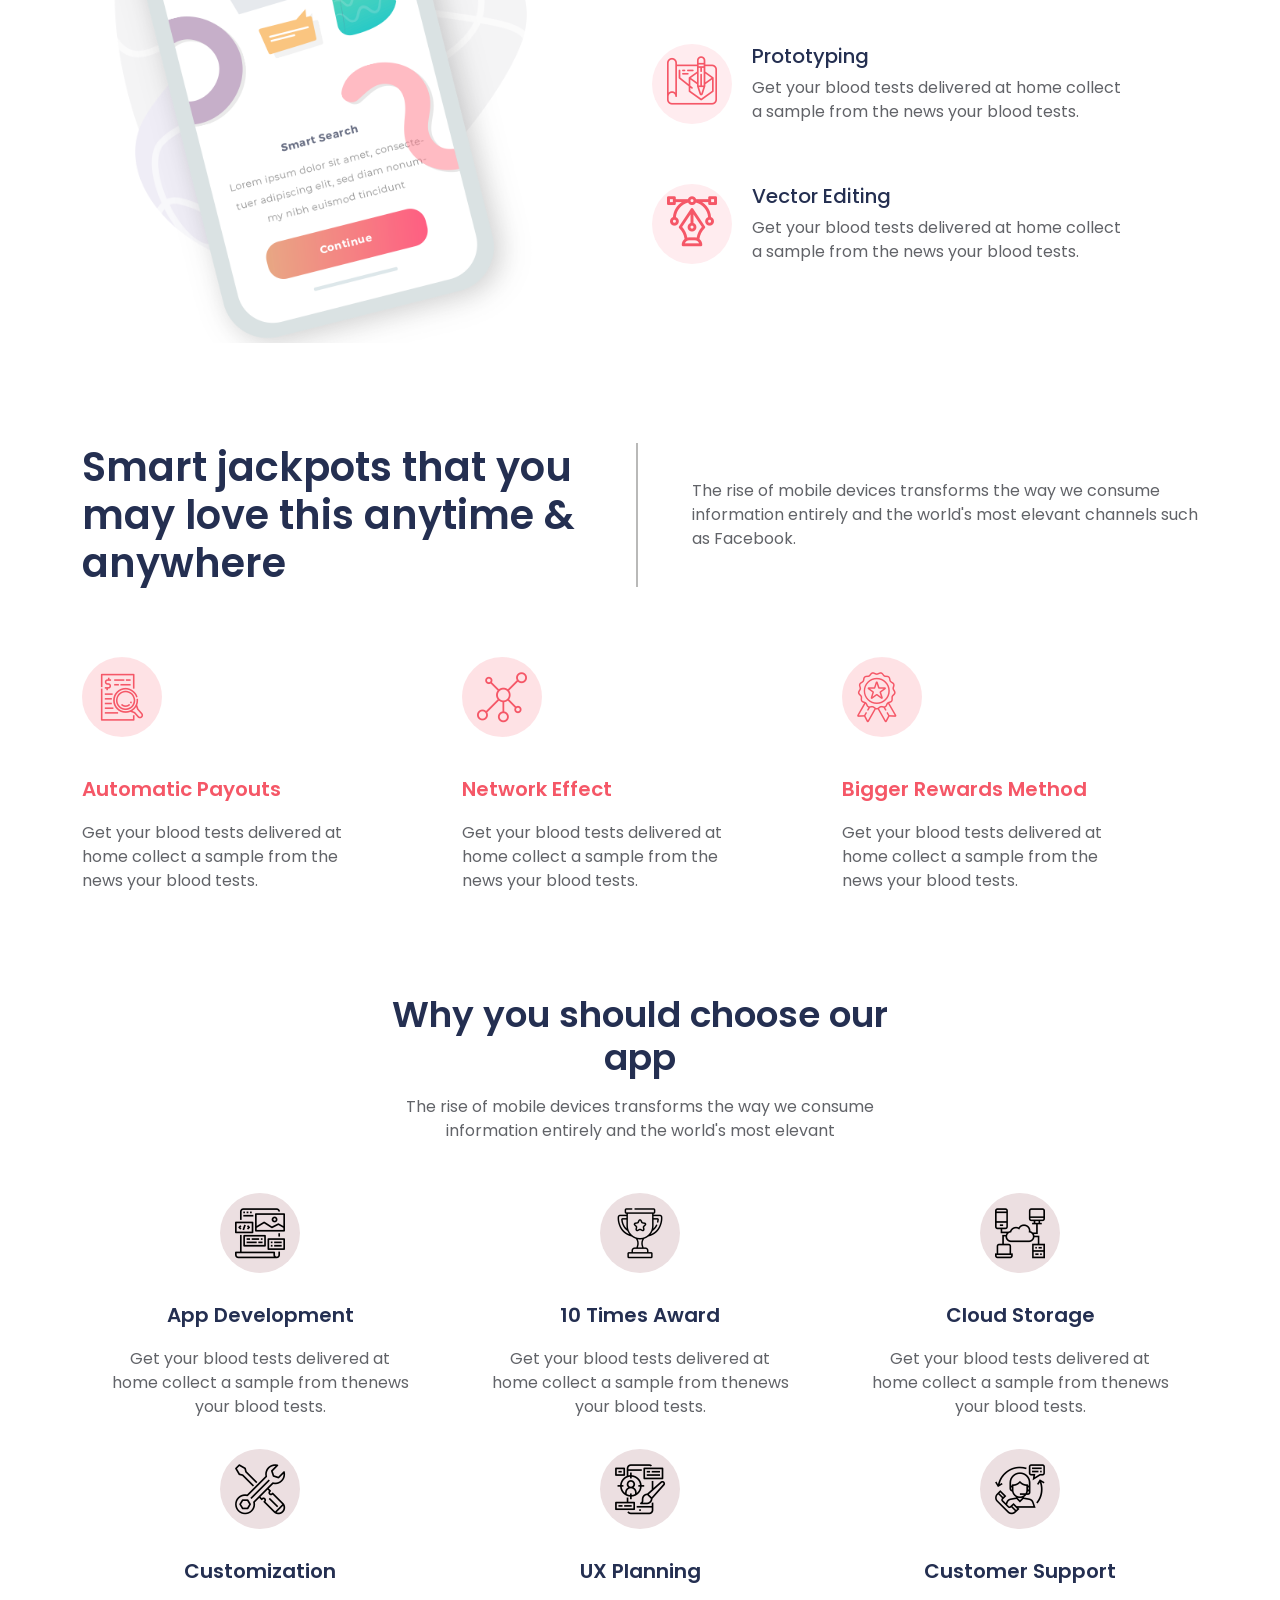
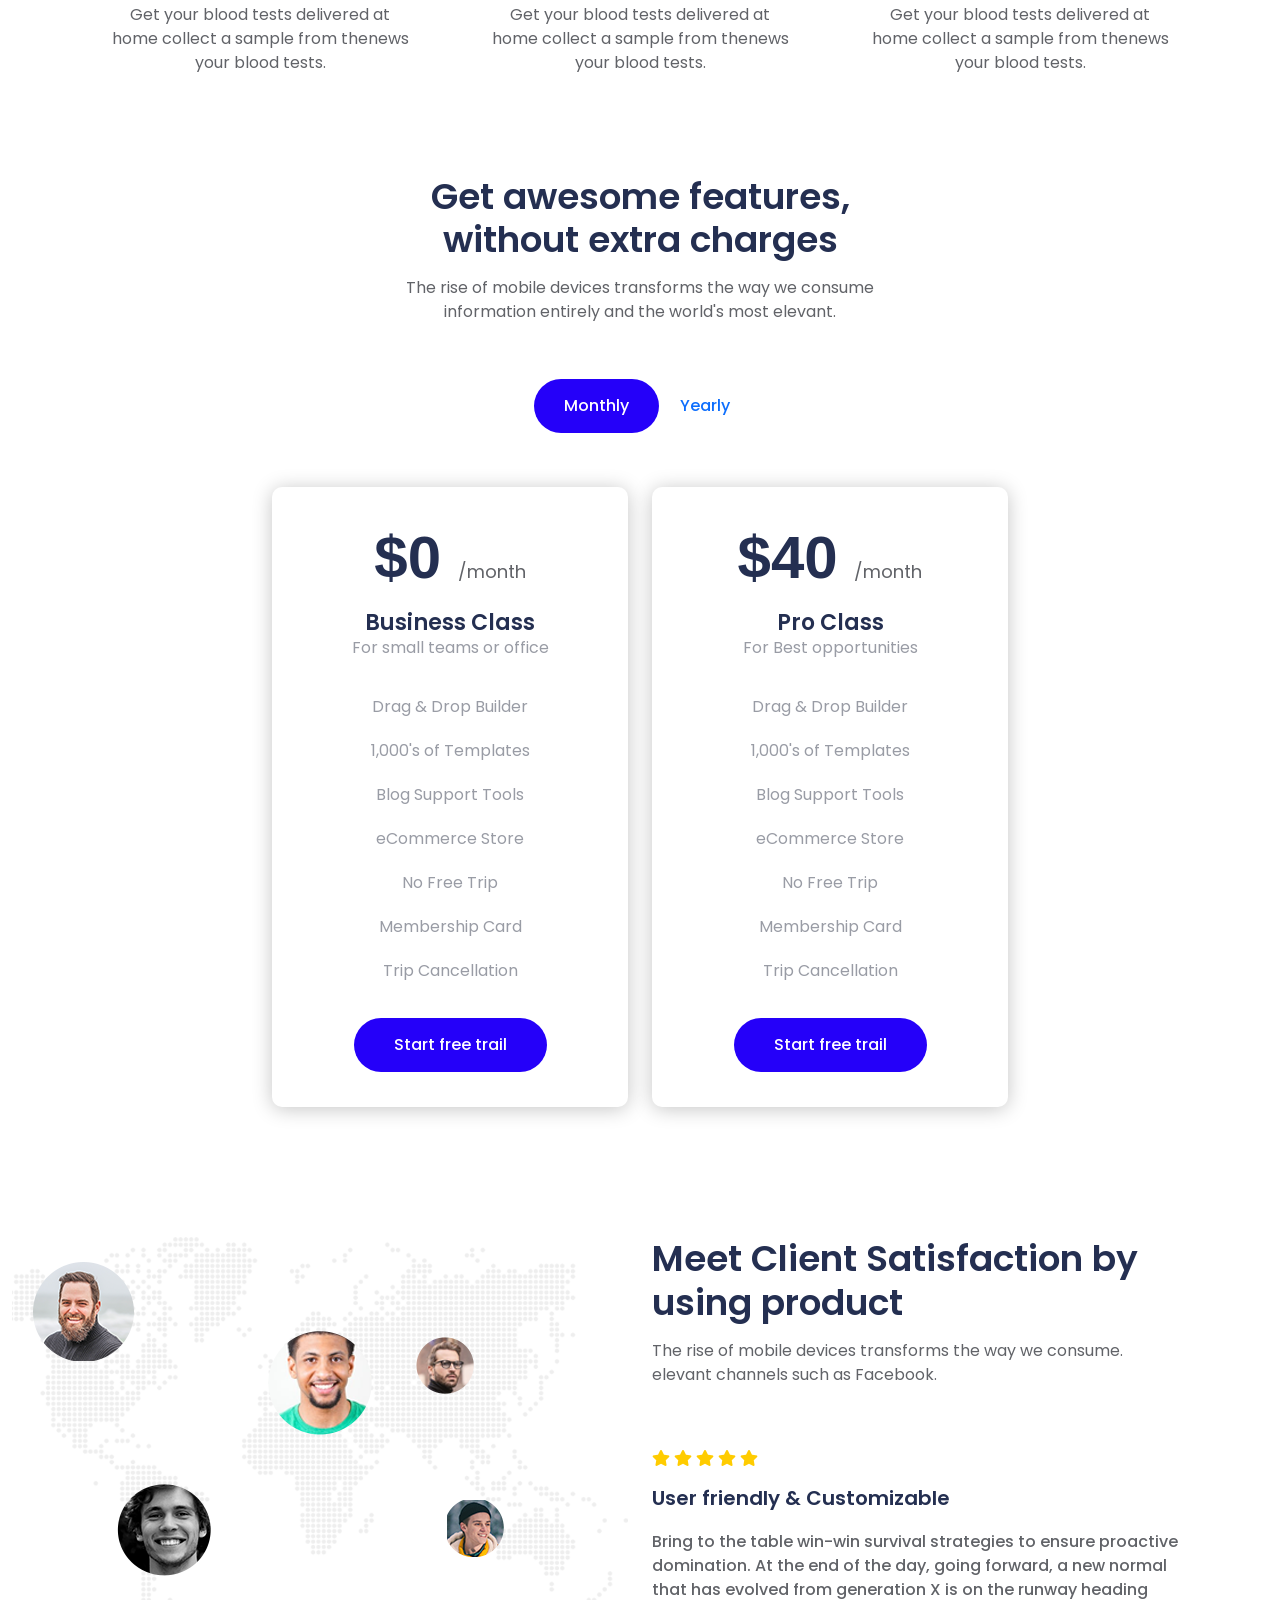
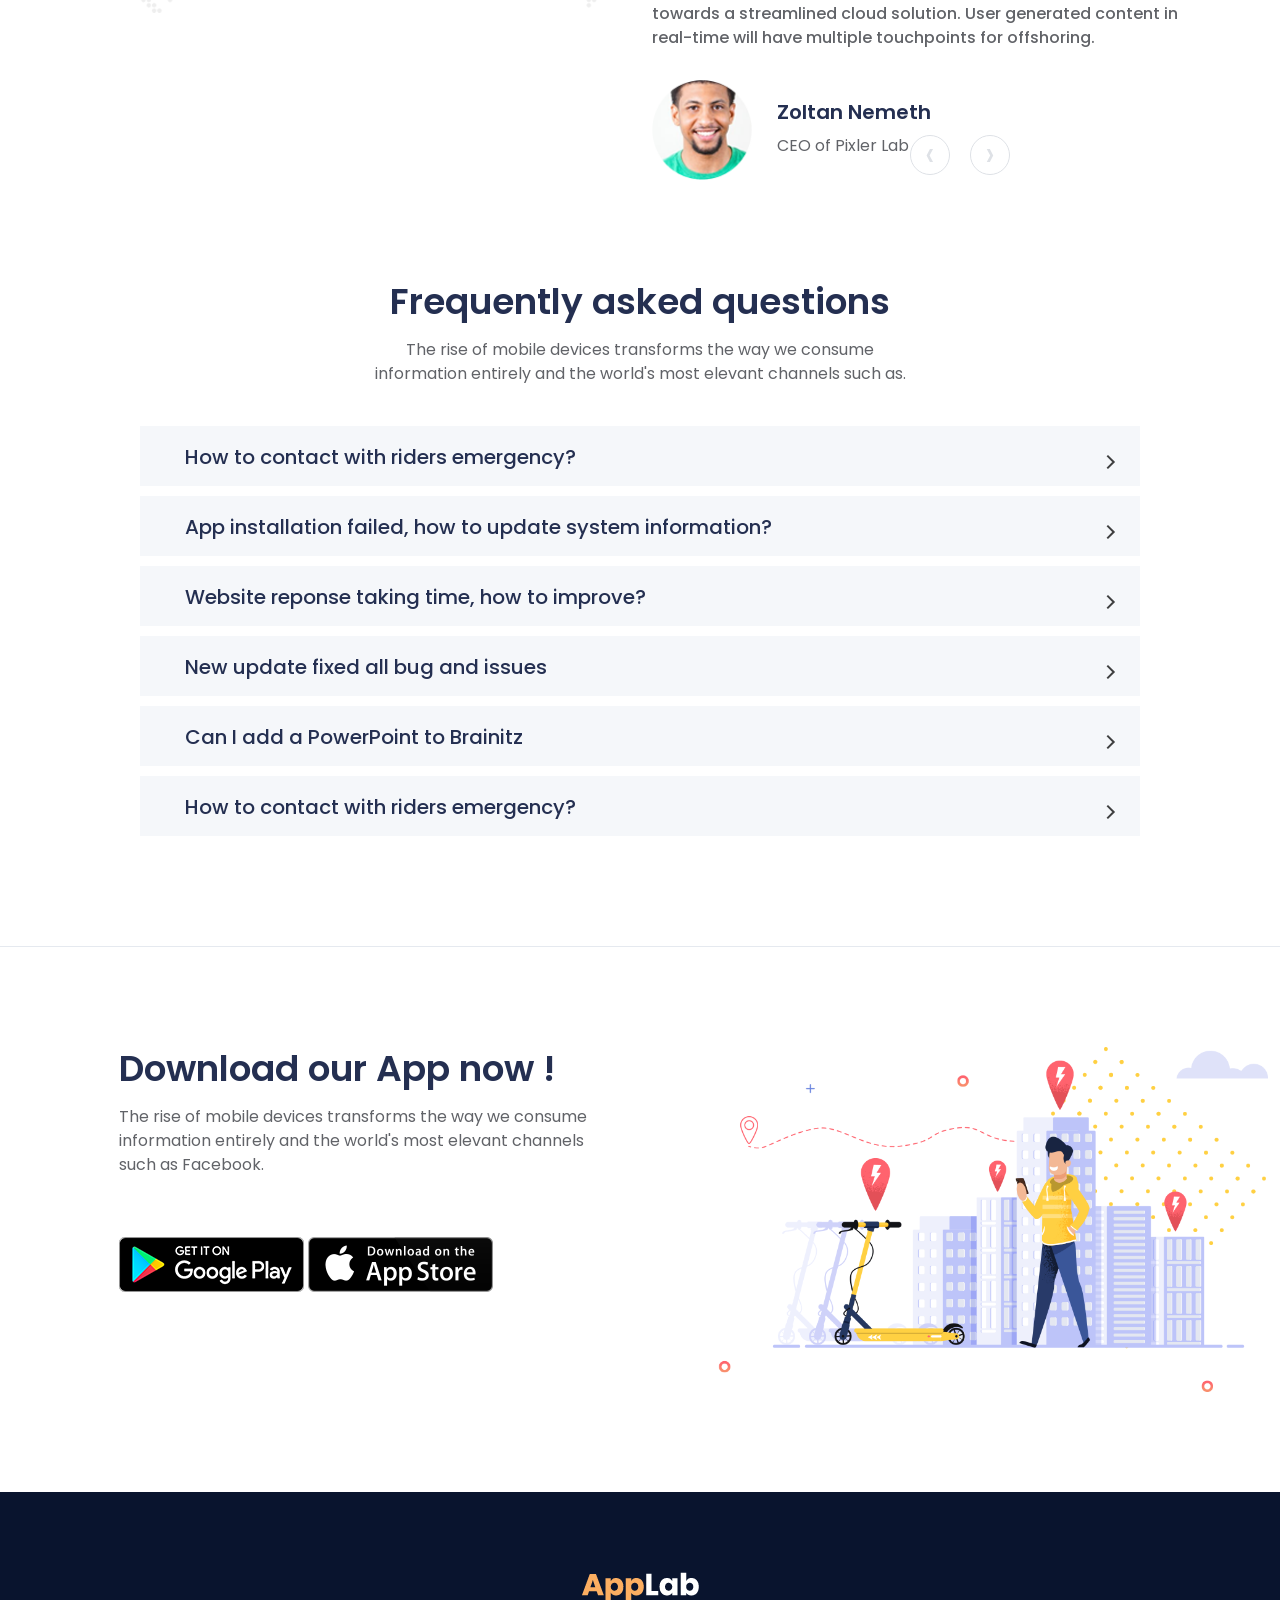
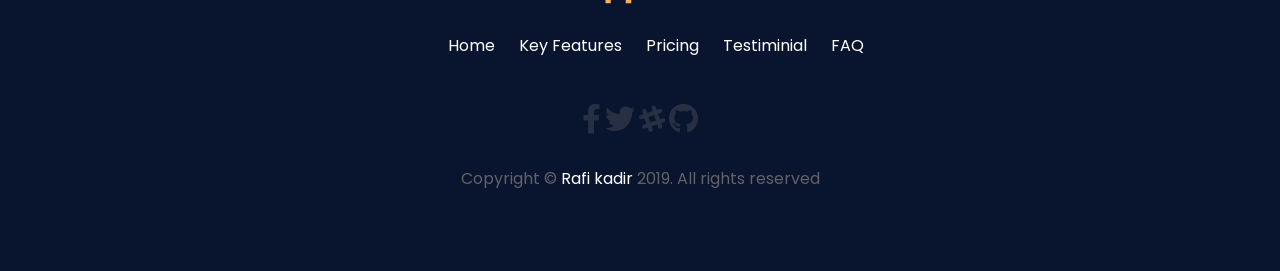
==== commit 25229131: "add" ====
--- a/index.html
+++ b/index.html
@@ -7,6 +7,7 @@
         <link rel="stylesheet" href="assets/css/bootstrap.min.css">
         <!-- Style CSS -->
         <link rel="stylesheet" href="assets/css/style.css">
+        <link rel="stylesheet" href="assets/css/responsive.css">
         <!-- Font CSS -->
         <link rel="stylesheet" href="assets/css/all.min.css">
         <link rel="stylesheet" href="assets/fonts/flaticon.css">
@@ -125,6 +126,9 @@
                     <div class="col-lg-6">
                         <div class="feature-img">
                             <img src="assets/img/feature.png" alt="feature">
+                            <div class="feature-ptn">
+                                <img src="assets/img/feature-pattern.png" alt="">
+                            </div>
                         </div>
                     </div>
 
@@ -179,7 +183,7 @@
                 </div>
 
                 <div class="row">
-                    <div class="col-lg-4">
+                    <div class="col-lg-4 col-sm-6">
                         <div class="smart-card">
                             <i class="flaticon-bill"></i>
                             <h4>Automatic Payouts</h4>
@@ -187,7 +191,7 @@
                         </div>
                     </div>
 
-                    <div class="col-lg-4">
+                    <div class="col-lg-4 col-sm-6">
                         <div class="smart-card">
                             <i class="flaticon-network"></i>
                             <h4>Network Effect</h4>
@@ -195,7 +199,7 @@
                         </div>
                     </div>
 
-                    <div class="col-lg-4">
+                    <div class="col-lg-4 col-sm-6">
                         <div class="smart-card">
                             <i class="flaticon-ribbon"></i>
                             <h4>Bigger Rewards Method</h4>
@@ -216,7 +220,7 @@
                 </div>
 
                 <div class="row">
-                    <div class="col-lg-4">
+                    <div class="col-lg-4 col-sm-6">
                         <div class="choose-box text-center">
                             <i class="flaticon-web-design"></i>
                             <h4>App Development</h4>
@@ -224,7 +228,7 @@
                         </div>
                     </div>
 
-                    <div class="col-lg-4">
+                    <div class="col-lg-4 col-sm-6">
                         <div class="choose-box text-center">
                             <i class="flaticon-trophy"></i>
                             <h4>10 Times Award</h4>
@@ -232,7 +236,7 @@
                         </div>
                     </div>
 
-                    <div class="col-lg-4">
+                    <div class="col-lg-4 col-sm-6">
                         <div class="choose-box text-center">
                             <i class="flaticon-computer"></i>
                             <h4>Cloud Storage</h4>
@@ -240,7 +244,7 @@
                         </div>
                     </div>
 
-                    <div class="col-lg-4">
+                    <div class="col-lg-4 col-sm-6">
                         <div class="choose-box text-center">
                             <i class="flaticon-customer-support"></i>
                             <h4>Customization</h4>
@@ -248,7 +252,7 @@
                         </div>
                     </div>
 
-                    <div class="col-lg-4">
+                    <div class="col-lg-4 col-sm-6">
                         <div class="choose-box text-center">
                             <i class="flaticon-ui"></i>
                             <h4>UX Planning</h4>
@@ -256,7 +260,7 @@
                         </div>
                     </div>
 
-                    <div class="col-lg-4">
+                    <div class="col-lg-4 col-sm-6">
                         <div class="choose-box text-center">
                             <i class="flaticon-customer-service"></i>
                             <h4>Customer Support</h4>
@@ -289,7 +293,7 @@
                     <div class="tab-content" id="myTabContent">
                         <div class="tab-pane fade show active" id="home" role="tabpanel" aria-labelledby="home-tab">
                             <div class="row">
-                                <div class="col-lg-4 offset-lg-2">
+                                <div class="col-lg-4 col-sm-6 offset-lg-2">
                                     <div class="price-card">
                                         <div class="price">
                                             <h1>$0 <span>/month</span></h1>
@@ -313,7 +317,7 @@
                                     </div>
                                 </div>
 
-                                <div class="col-lg-4">
+                                <div class="col-lg-4 col-sm-6">
                                     <div class="price-card">
                                         <div class="price">
                                             <h1>$40 <span>/month</span></h1>
--- a/assets/css/style.css
+++ b/assets/css/style.css
@@ -209,14 +209,12 @@
   text-align: center;
 }
 
-.feature-img::before {
+.feature-img .feature-ptn img {
   position: absolute;
-  content: url(../img/feature-pattern.png);
-  width: 525px;
   top: 20%;
-  left: 0;
   z-index: -1;
   right: 0;
+  left: 0;
   margin: auto;
 }
 
--- a/assets/css/responsive.css
+++ b/assets/css/responsive.css
@@ -0,0 +1,213 @@
+@media (max-width: 767px) {
+  /* Common Button */
+  .main-btn a {
+    padding: 10px 18px;
+    font-size: 14px;
+  }
+  .section-title {
+    margin-bottom: 35px;
+  }
+  .section-title h2 {
+    font-size: 25px;
+    margin-bottom: 15px;
+  }
+  .pb-100 {
+    padding-bottom: 50px;
+  }
+  .pt-100 {
+    padding-top: 50px;
+  }
+  .pb-70 {
+    padding-bottom: 20px;
+  }
+  /* Navbar CSS */
+  .main-menu {
+    padding: 0;
+  }
+  .main-menu .main-btn a {
+    margin-left: 0;
+    margin-bottom: 15px;
+  }
+  .main-menu .nav-item .nav-link {
+    font-size: 15px;
+    margin: 0 0px;
+  }
+  button.navbar-toggler {
+    font-size: 15px;
+  }
+  /* Banner Section */
+  .banner-section {
+    height: 100%;
+    padding: 100px 0;
+  }
+  .banner-section .banner-text {
+    text-align: center;
+  }
+  .banner-section .banner-text h6 {
+    font-size: 14px;
+    padding: 10px 20px 10px 45px;
+  }
+  .banner-section .banner-text h6 i {
+    font-size: 15px;
+  }
+  .banner-section .banner-text h1 {
+    font-size: 30px;
+  }
+  .banner-section .banner-text p {
+    font-size: 15px;
+  }
+  /* Company CSS */
+  .company-section p {
+    margin-bottom: 15px;
+  }
+  /* Feature CSS */
+  .feature-img {
+    margin-bottom: 30px;
+  }
+  .feature-text .media i {
+    width: 60px;
+    height: 60px;
+    font-size: 30px;
+    line-height: 60px;
+  }
+  .feature-text .media .media-body {
+    padding-left: 70px;
+    margin-bottom: 20px;
+    font-size: 14px;
+  }
+  .smart-section {
+    text-align: center;
+  }
+  .smart-section .mb-70 {
+    margin-bottom: 50px;
+  }
+  .smart-section .top-text {
+    margin-left: 0;
+  }
+  .smart-section h2 {
+    font-size: 25px;
+    margin-right: 0;
+    margin-bottom: 10px;
+  }
+  .smart-section h2::before {
+    display: none;
+  }
+  .smart-section .smart-card {
+    margin-bottom: 30px;
+  }
+  .smart-section .smart-card i {
+    margin-bottom: 20px;
+    font-size: 35px;
+    width: 60px;
+    height: 60px;
+    line-height: 60px;
+  }
+  .smart-section .smart-card p {
+    max-width: 100%;
+  }
+  /* Pricing CSS */
+  .pricing-area .price-card {
+    padding: 20px;
+  }
+  .pricing-area .price-card .price h1 {
+    font-size: 40px;
+  }
+  .pricing-area .price-card .price h4 {
+    font-size: 20px;
+  }
+  .pricing-area .price-card .price-fetaure ul li {
+    list-style: none;
+    color: #999ca5;
+    margin-bottom: 10px;
+  }
+  /* Feedback CSS */
+  .feedback-img {
+    margin-bottom: 30px;
+  }
+  .feedback-img .inner-img img:nth-child(2) {
+    top: 0px;
+    left: 0;
+    max-width: 40px;
+  }
+  .feedback-img .inner-img img:nth-child(5) {
+    bottom: 10%;
+    left: 15%;
+    max-width: 30px;
+  }
+  .feedback-img .inner-img img:nth-child(1) {
+    max-width: 65px;
+  }
+  .feedback-img .inner-img img:nth-child(4) {
+    bottom: 15%;
+    right: 8%;
+    max-width: 40px;
+  }
+  .feedback-img .inner-img img:nth-child(3) {
+    right: 10%;
+    top: 0;
+  }
+  .feedback-slider .owl-nav {
+    bottom: -20px;
+  }
+  .feedback-slider .owl-nav .owl-prev span, .feedback-slider .owl-nav .owl-next span {
+    color: #dee1e6;
+    font-size: 30px;
+    width: 30px;
+    height: 30px;
+    border: 1px solid;
+    line-height: 27px;
+    margin: 0 0px;
+    border-radius: 25px;
+    display: inline-block;
+    -webkit-transition: .5s;
+    transition: .5s;
+  }
+  .faq-heading {
+    font-size: 17px;
+    padding: 10px;
+  }
+  .faq-text {
+    font-size: 14px;
+    padding: 15px 10px;
+  }
+  .faq input[type="checkbox"]:checked + label {
+    height: 100%;
+  }
+  .apps-section {
+    text-align: center;
+  }
+  .apps-section .section-title h2 {
+    font-size: 20px;
+  }
+  .apps-section .apps-link img {
+    max-width: 50%;
+    margin-bottom: 10px;
+  }
+  .apps-section .apps-img {
+    margin-top: 30px;
+  }
+  .footer {
+    padding: 50px 0;
+  }
+  .footer ul {
+    padding: 0;
+    margin-bottom: 10px;
+  }
+  .footer ul li {
+    margin-bottom: 10px;
+  }
+  .footer .social-link {
+    margin-bottom: 10px;
+  }
+  .footer .social-link i {
+    font-size: 25px;
+    margin: 0 5px;
+  }
+}
+
+@media (min-width: 768px) and (max-width: 991px) {
+  .banner-section {
+    height: 100%;
+  }
+}
+/*# sourceMappingURL=responsive.css.map */
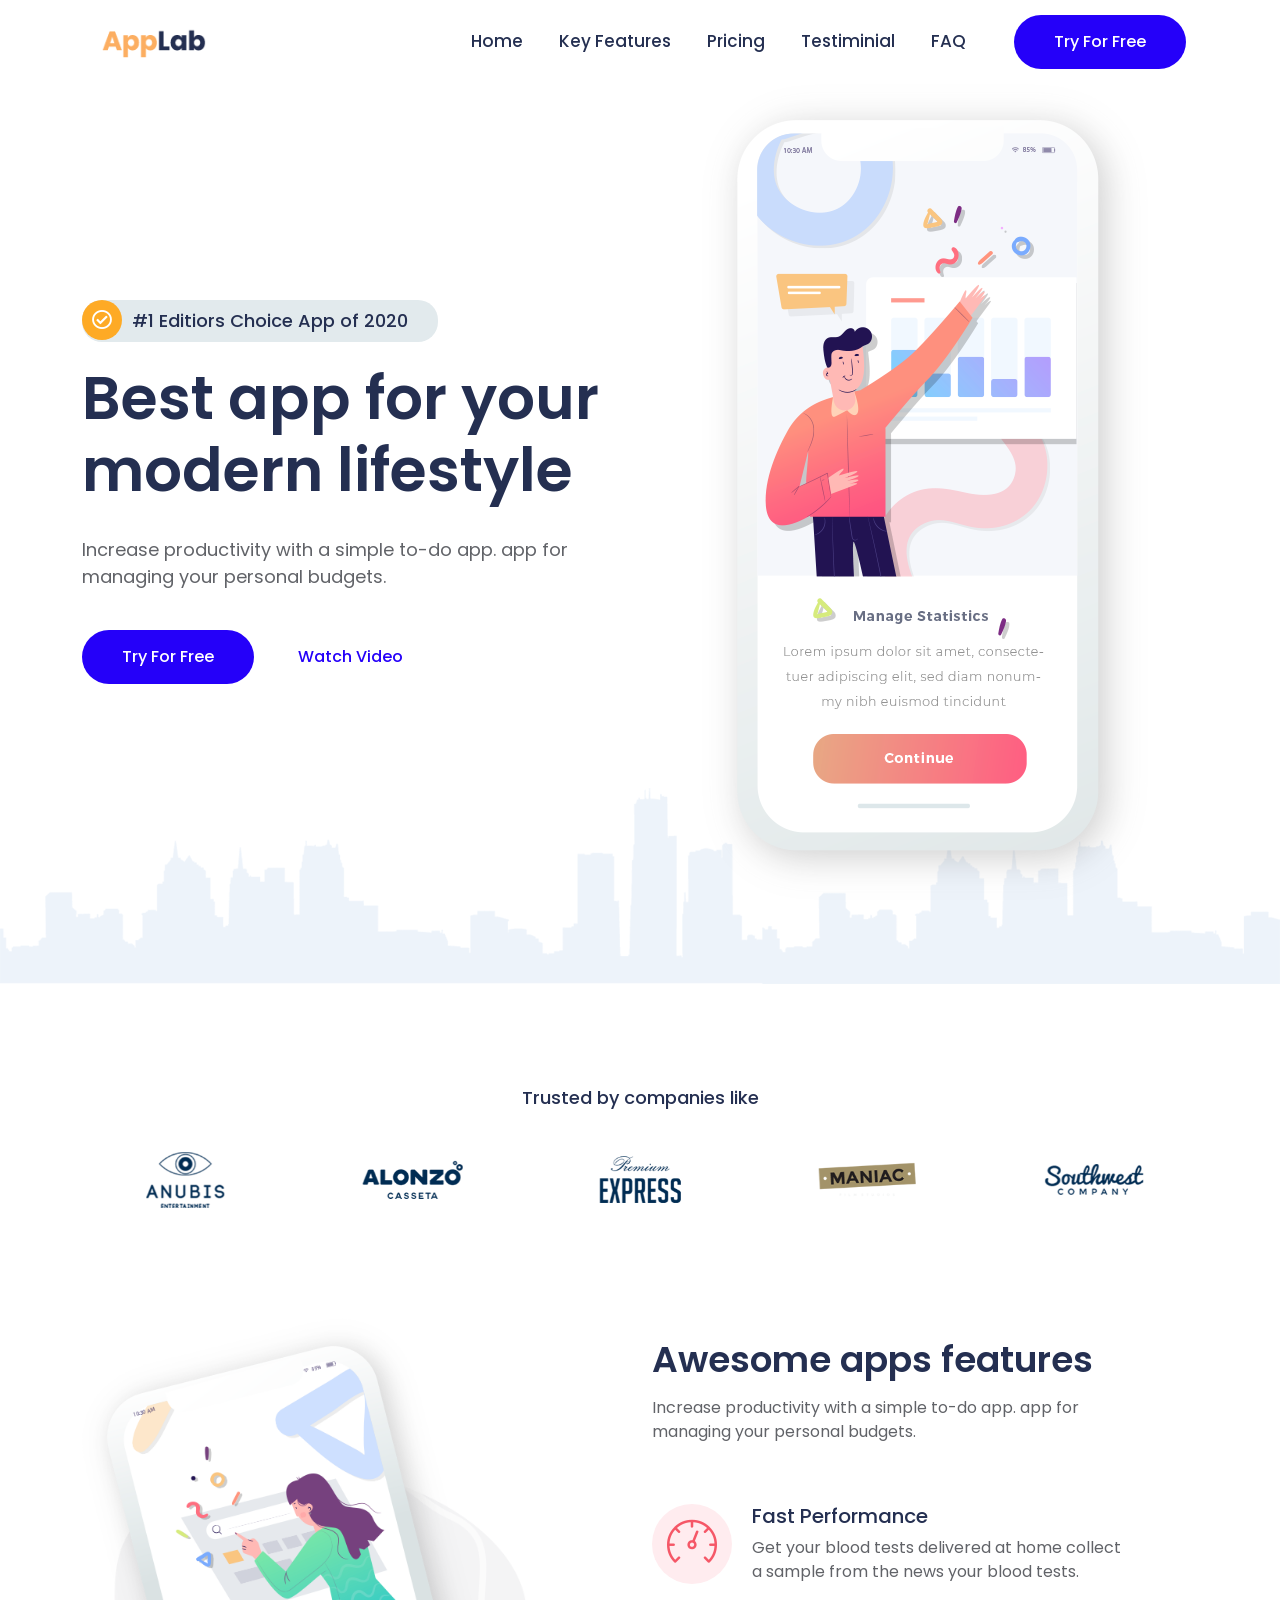
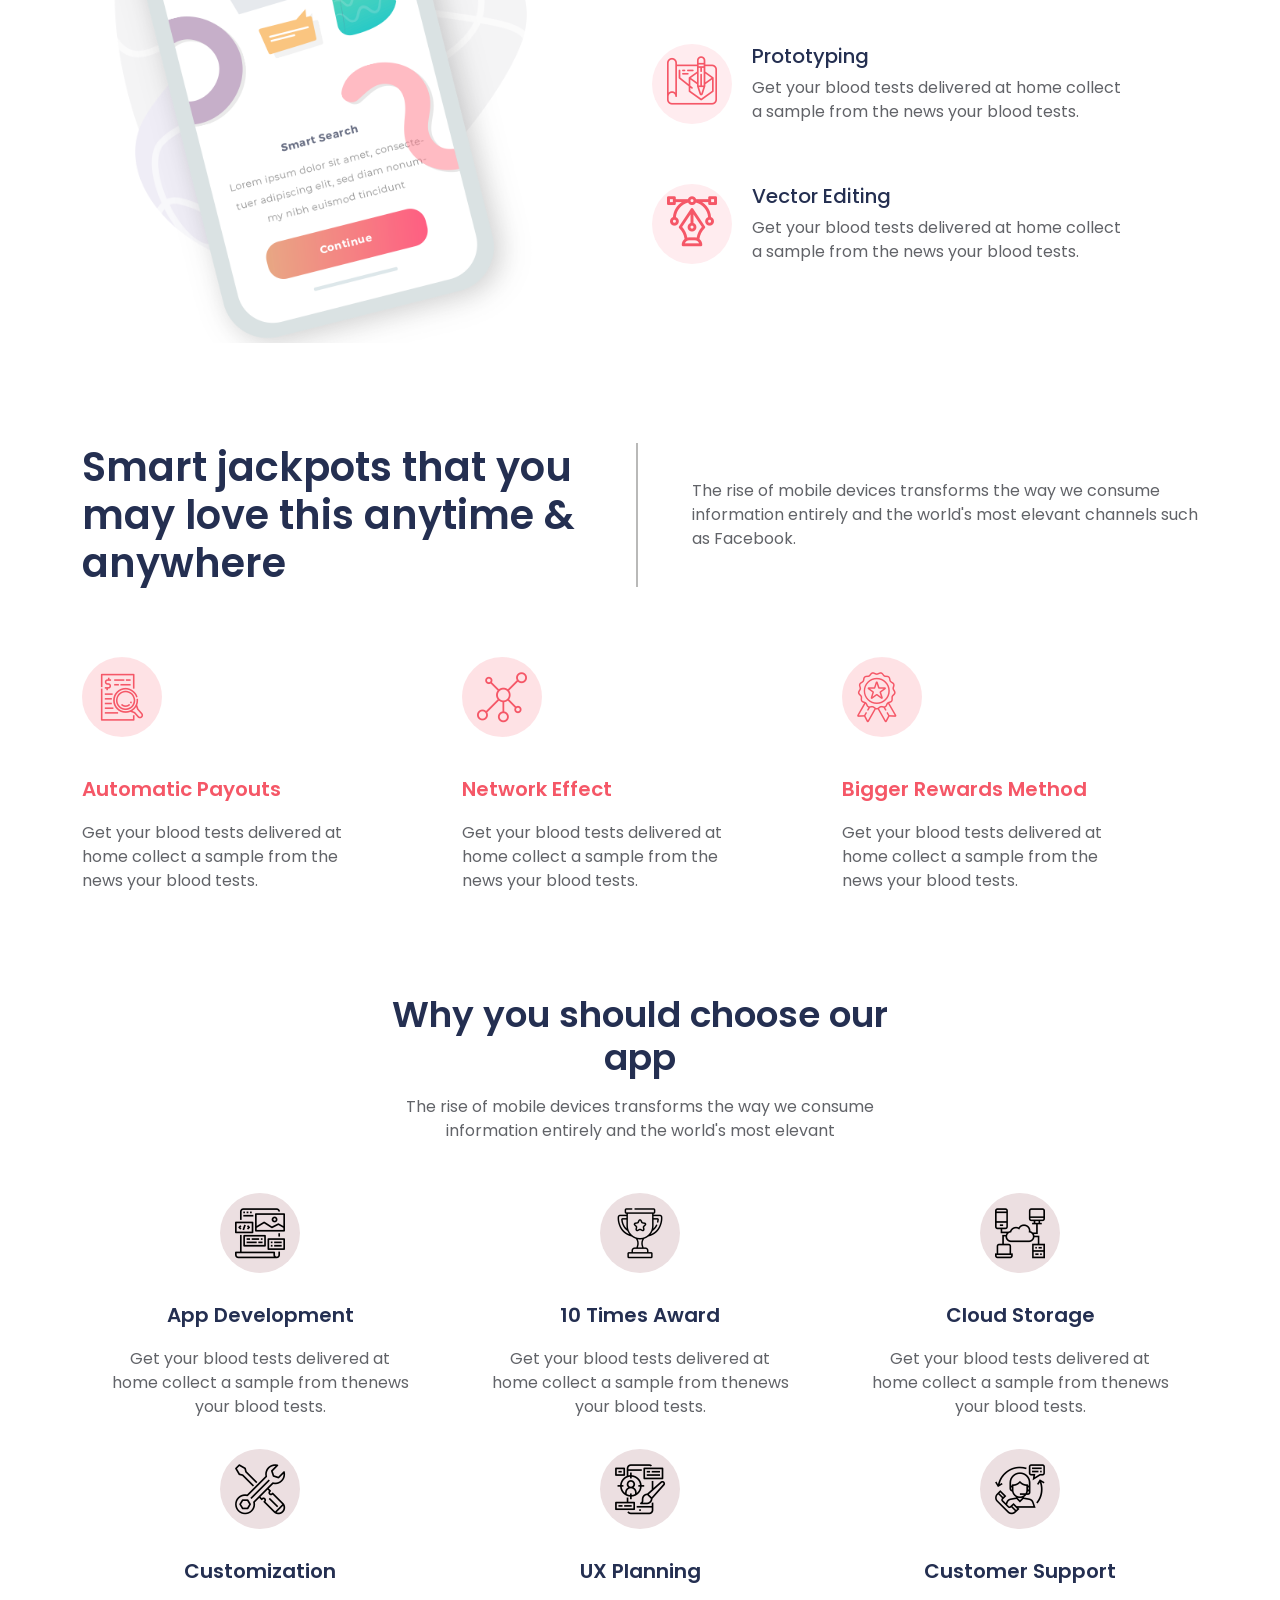
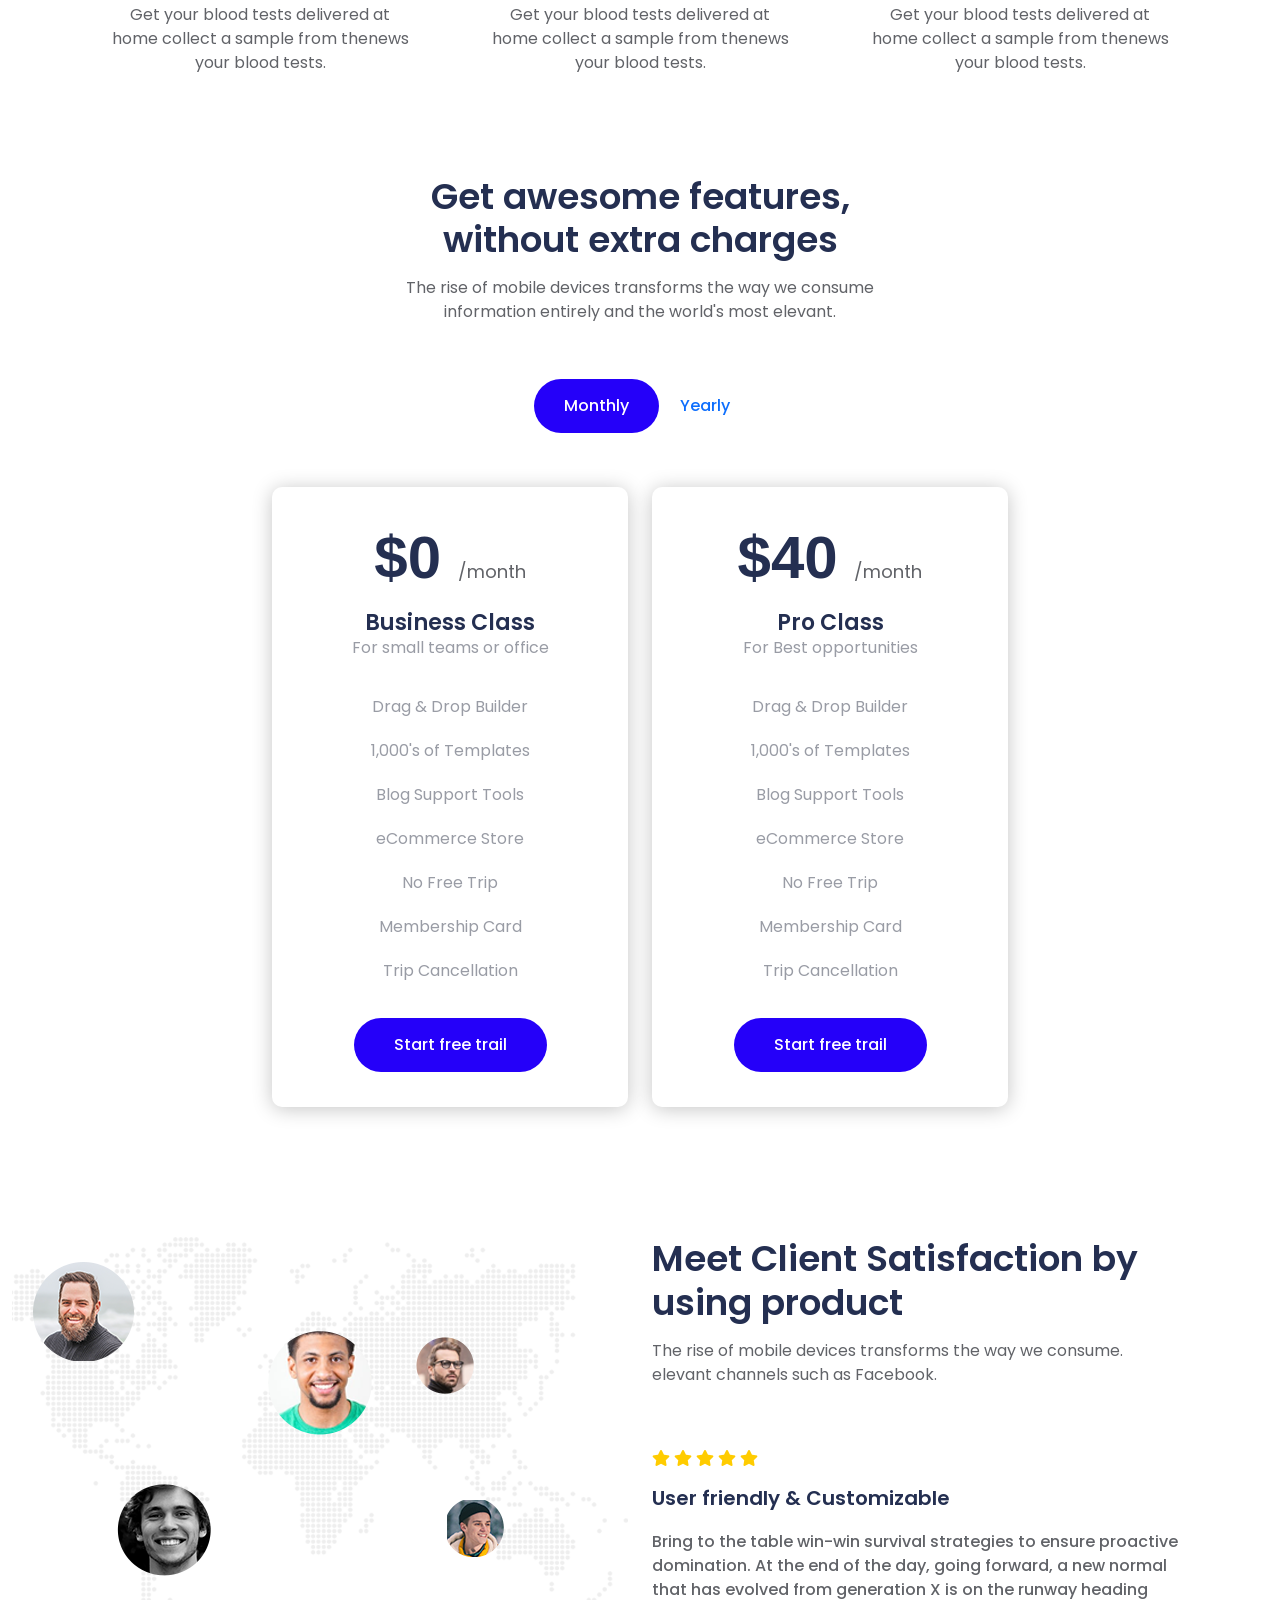
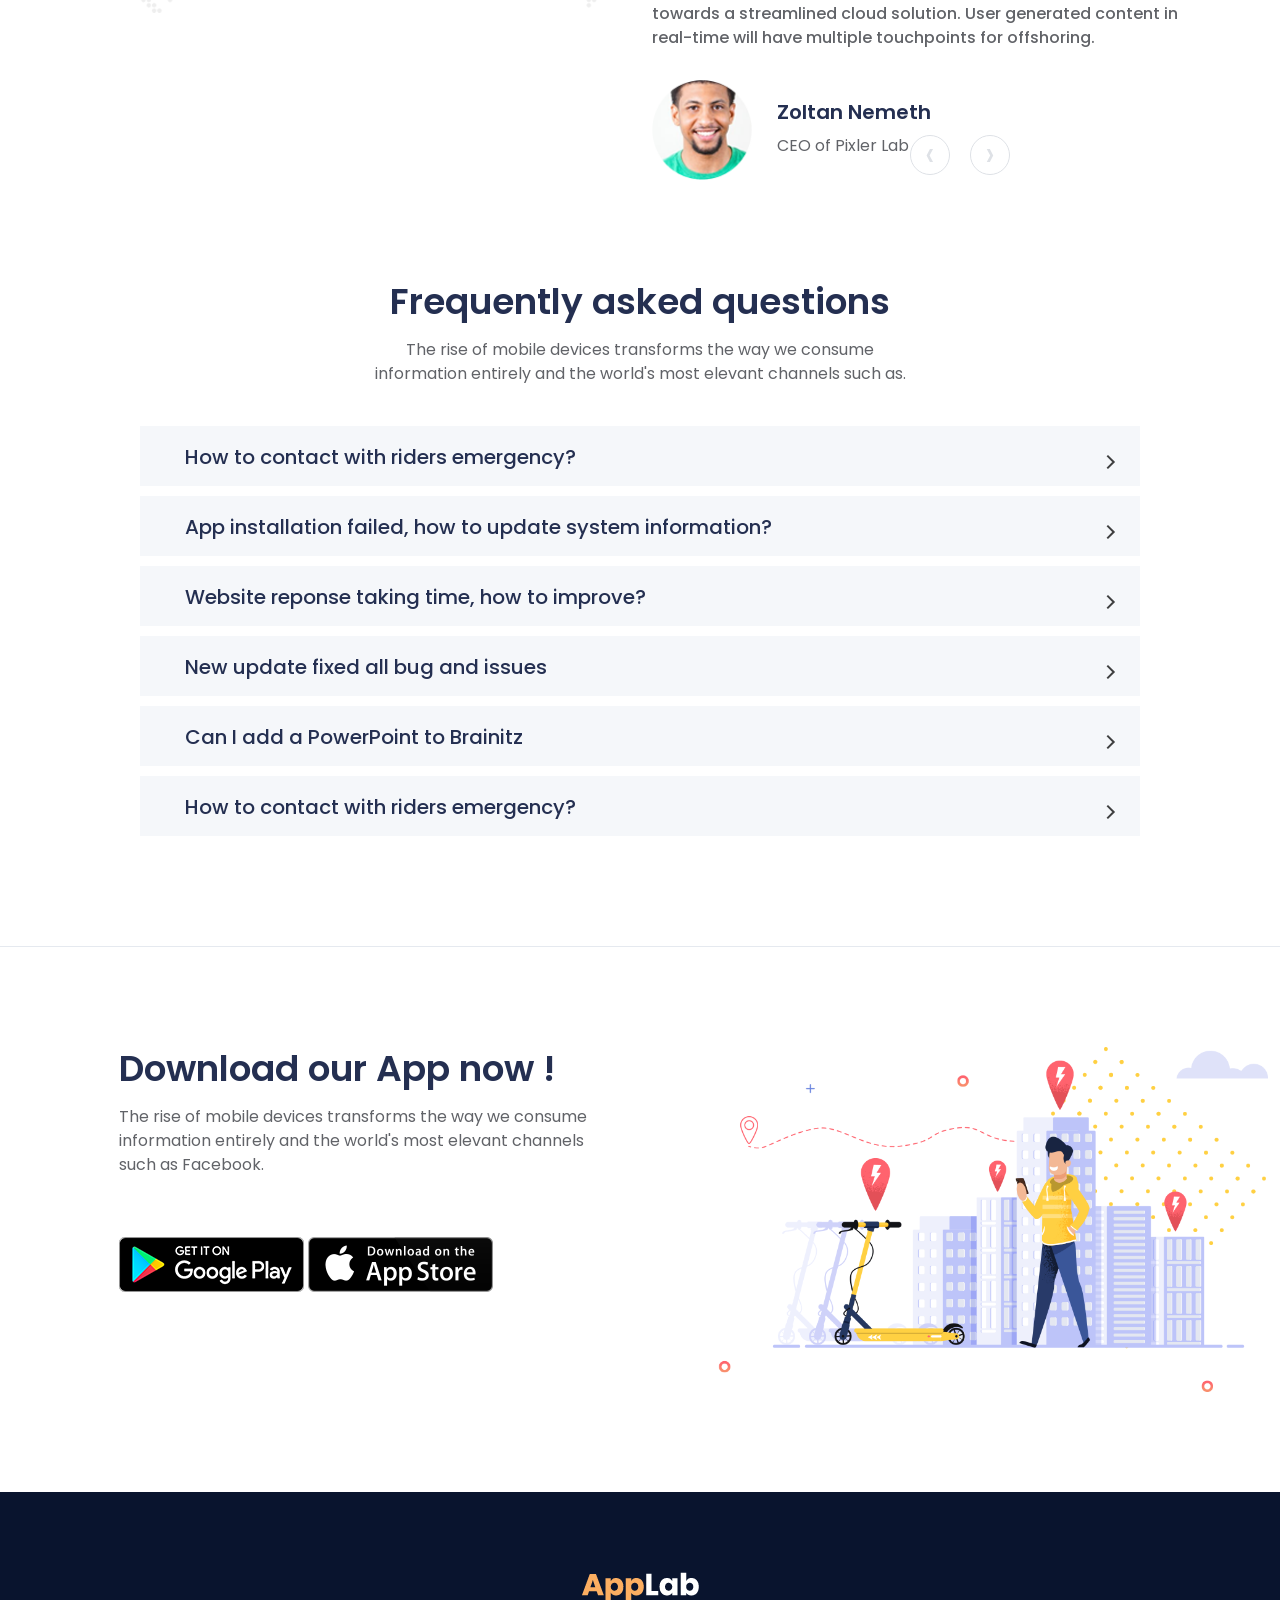
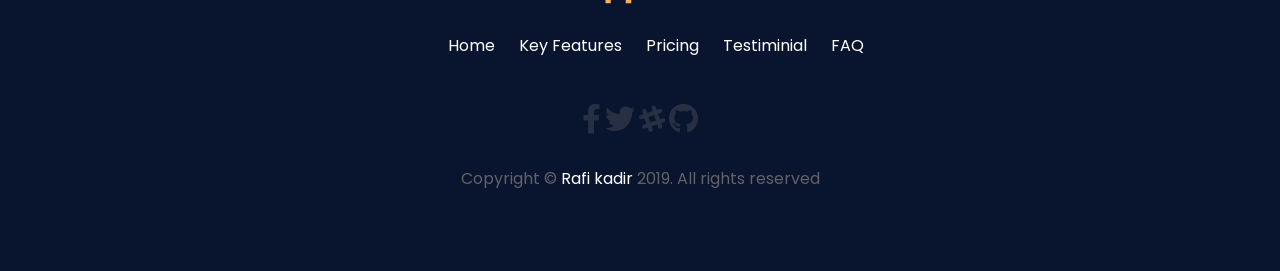
==== commit 357719d7: "add" ====
--- a/index.html
+++ b/index.html
@@ -12,7 +12,7 @@
         <link rel="stylesheet" href="assets/css/all.min.css">
         <link rel="stylesheet" href="assets/fonts/flaticon.css">
         <!-- Animate CSS -->
-        <link rel="stylesheet" href="https://cdnjs.cloudflare.com/ajax/libs/animate.css/4.1.1/animate.min.css">
+        <link rel="stylesheet" href="assets/css/animate.css">
         <!-- Owl Carousel CSS -->
         <link rel="stylesheet" href="assets/css/owl.carousel.min.css">
         <link rel="stylesheet" href="assets/css/owl.theme.default.min.css">
@@ -81,7 +81,7 @@
                             </div>
                         </div>
                     </div>
-                    <div class="col-lg-6">
+                    <div class="col-lg-6 wow animate__bounceInUp" data-wow-duration="2s">
                         <div class="banner-img text-center">
                             <img src="assets/img/banner.png" alt="app image">
                         </div>
@@ -531,7 +531,7 @@
         <section class="apps-section pt-100 pb-100">
             <div class="container-fluid">
                 <div class="row">
-                    <div class="col-lg-5 offset-lg-1">
+                    <div class="col-lg-5 col-sm-6 offset-sm-0 offset-lg-1">
                         <div class="section-title">
                             <h2>Download our App now !</h2>
                             <p>The rise of mobile devices transforms the way we consume information entirely and the world's most elevant channels such as Facebook.</p>
@@ -541,7 +541,7 @@
                             <a href="#"><img src="assets/img/apps.png" alt=""></a>
                         </div>
                     </div>
-                    <div class="col-lg-6">
+                    <div class="col-lg-6 col-sm-6">
                         <img class="apps-img" src="assets/img/app-download.png" alt="">
                     </div>
                 </div>
@@ -585,7 +585,7 @@
         <script src="assets/js/bootstrap.min.js"></script>
         <script src="assets/js/owl.carousel.min.js"></script>
         <script src="assets/js/main.js"></script>
-        <script src="https://cdnjs.cloudflare.com/ajax/libs/wow/1.1.2/wow.min.js"></script>
+        <script src="assets/js/wow.js"></script>
 
     </body>
 </html>
--- a/assets/css/responsive.css
+++ b/assets/css/responsive.css
@@ -206,8 +206,65 @@
 }
 
 @media (min-width: 768px) and (max-width: 991px) {
+  .main-menu .main-btn a {
+    margin-left: 0;
+  }
+  .main-btn a {
+    font-size: 15px;
+    padding: 10px 25px;
+  }
+  .section-title h2 {
+    font-size: 30px;
+    margin-bottom: 15px;
+  }
   .banner-section {
     height: 100%;
+    padding: 70px 0;
+    text-align: center;
+  }
+  .banner-section .banner-btm img {
+    right: 0;
+    left: 0;
+  }
+  .feature-img {
+    margin: 0 auto 30px;
+  }
+  .smart-section {
+    padding-top: 0;
+  }
+  .smart-section h2 {
+    text-align: center;
+    margin-right: 0;
+    margin-bottom: 15px;
+    font-size: 30px;
+  }
+  .smart-section h2::before {
+    display: none;
+  }
+  .smart-section .top-text {
+    text-align: center;
+    margin-left: 0;
+  }
+  .feedback-text {
+    padding: 0 30px;
+  }
+  .apps-section .section-title h2 {
+    font-size: 25px;
+  }
+  .apps-section a img {
+    max-width: 130px;
+  }
+  .footer {
+    padding: 40px 0;
+  }
+}
+
+@media (min-width: 992px) and (max-width: 1024px) {
+  .main-btn a {
+    padding: 10px 30px;
+  }
+  .feedback-slider .owl-nav {
+    left: inherit;
   }
 }
 /*# sourceMappingURL=responsive.css.map */
